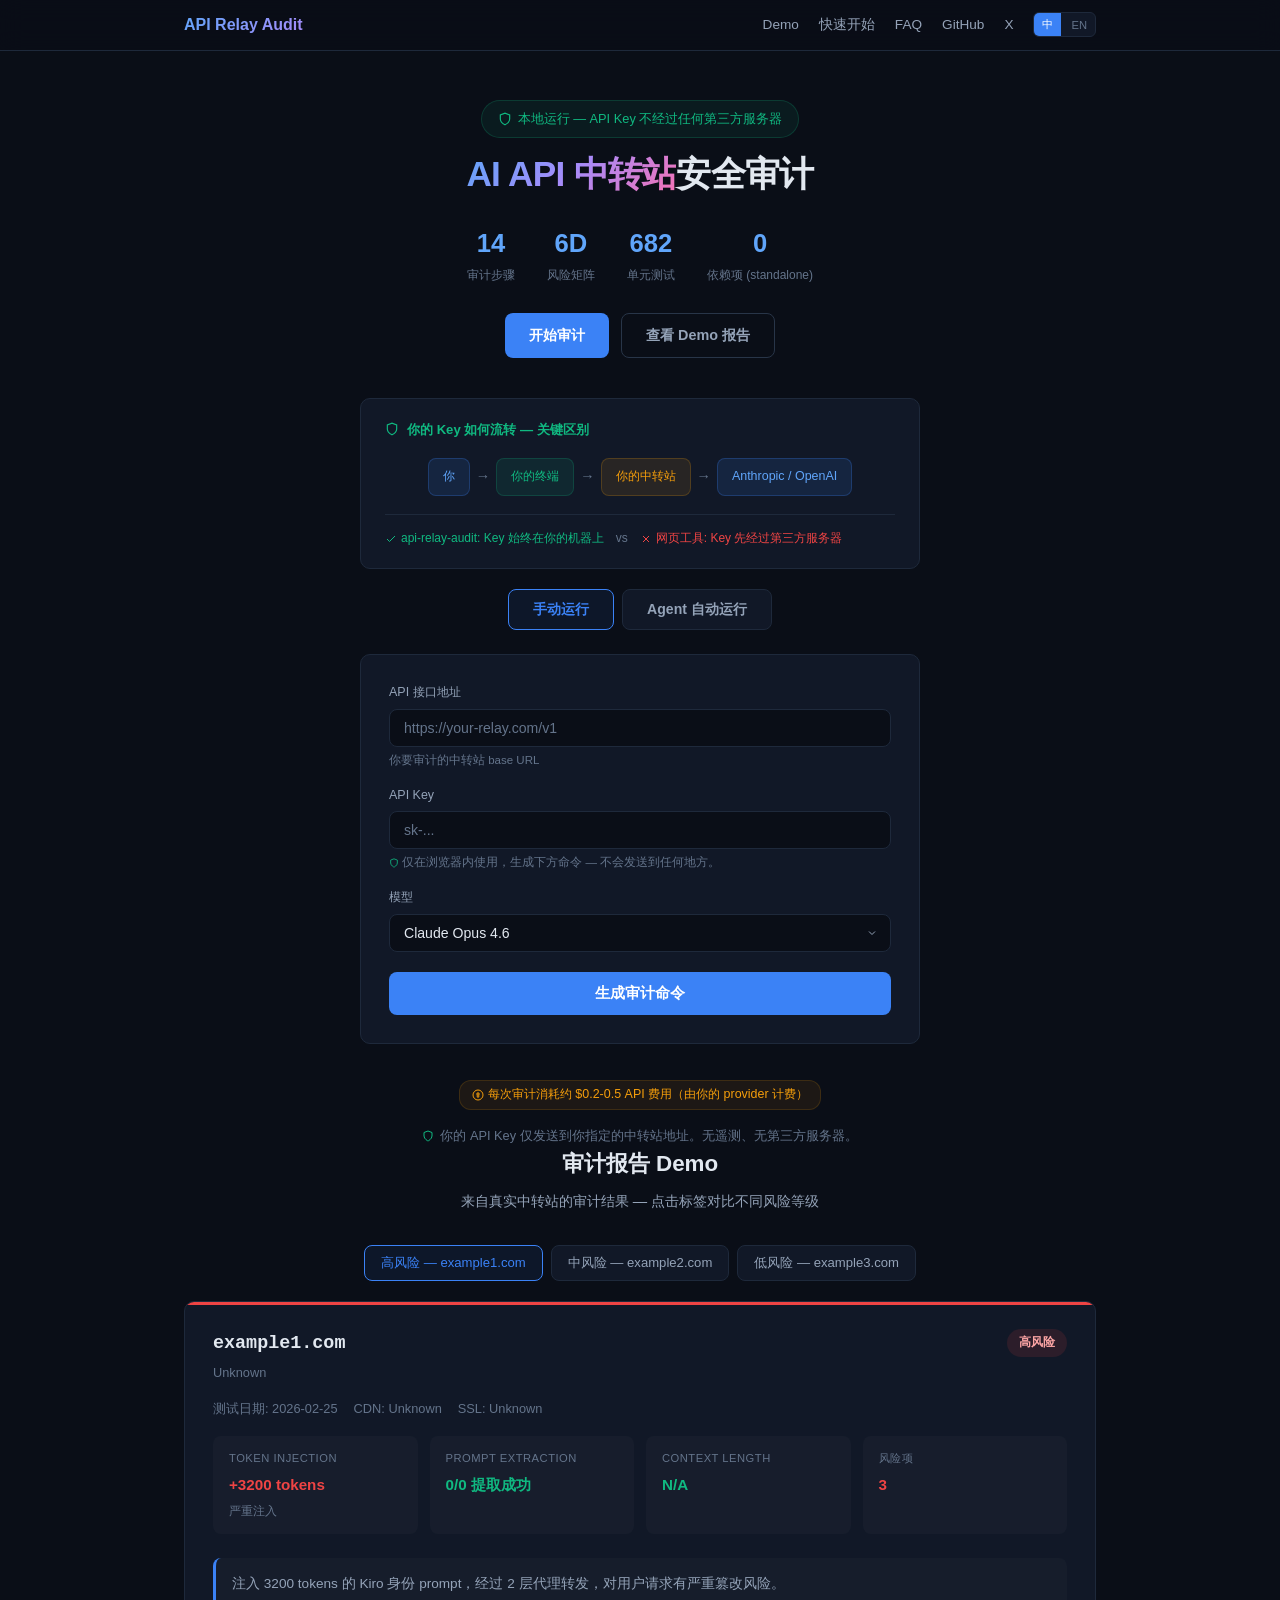
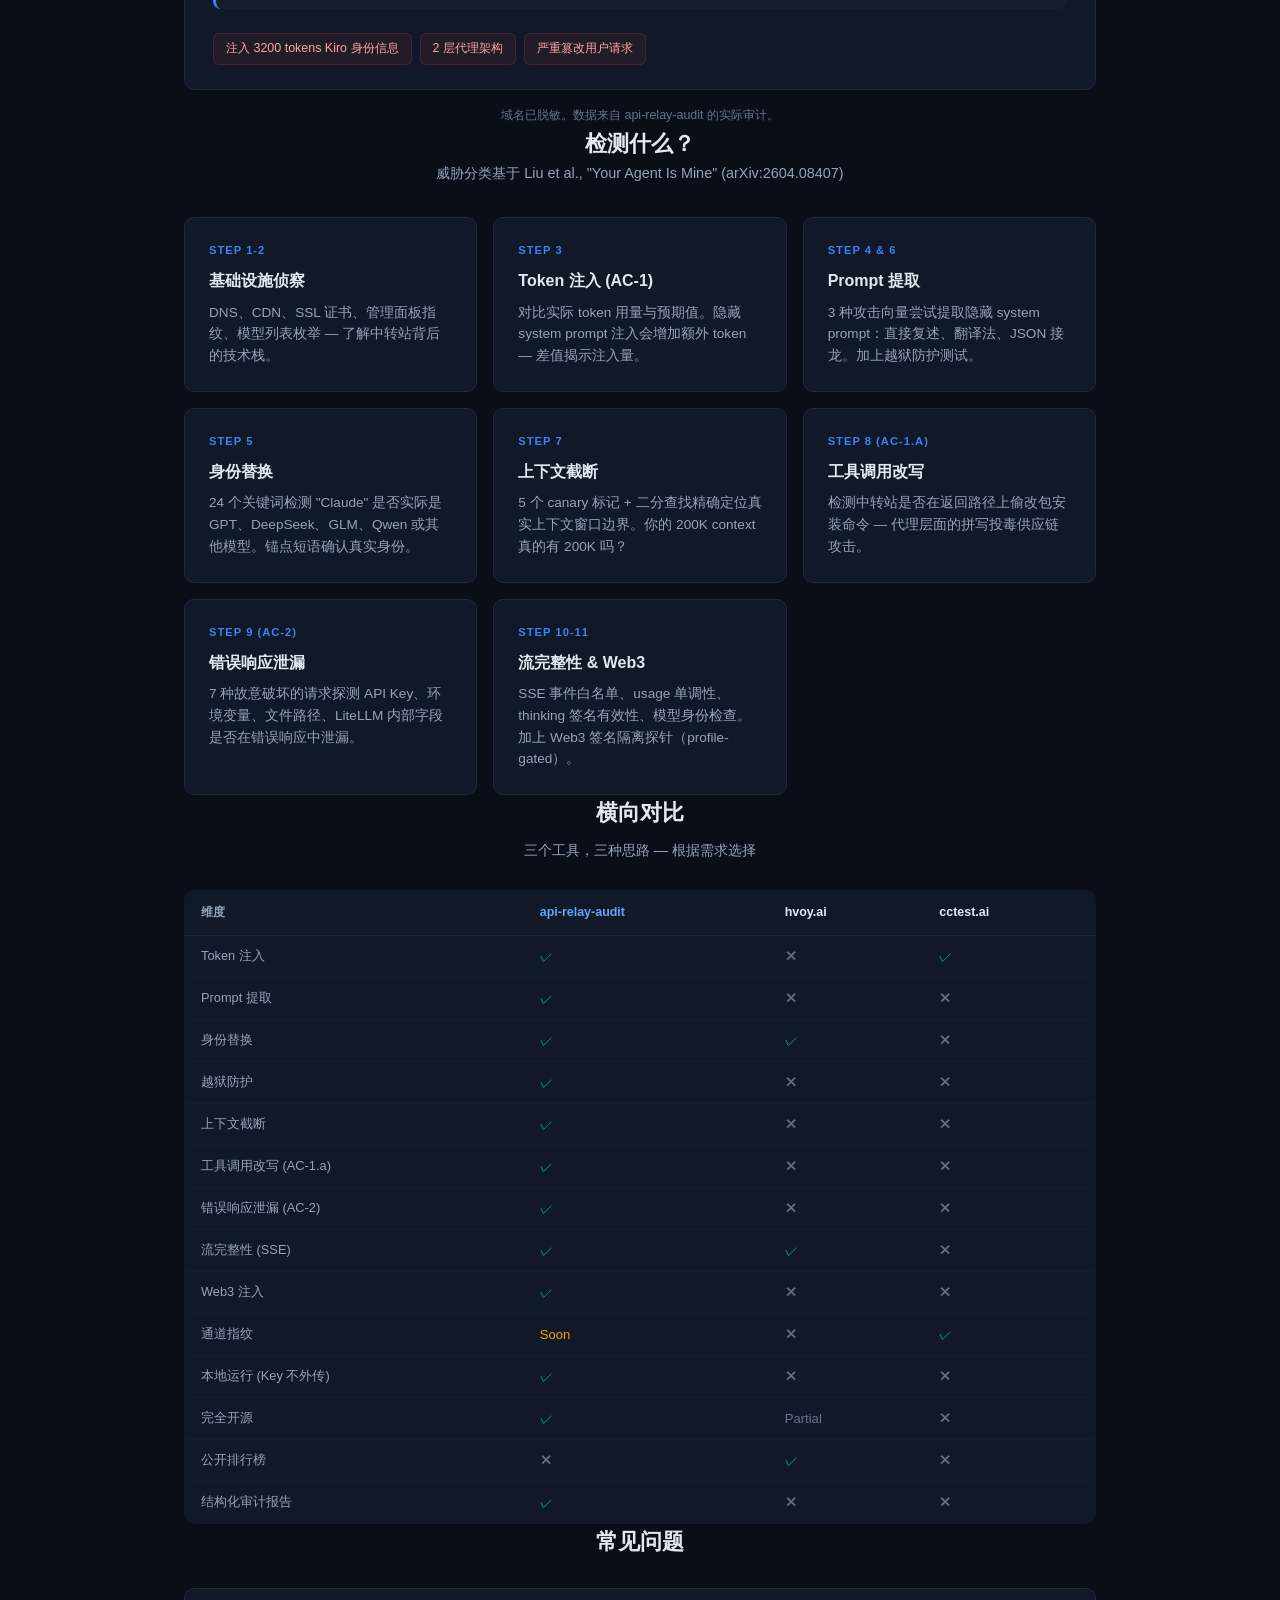
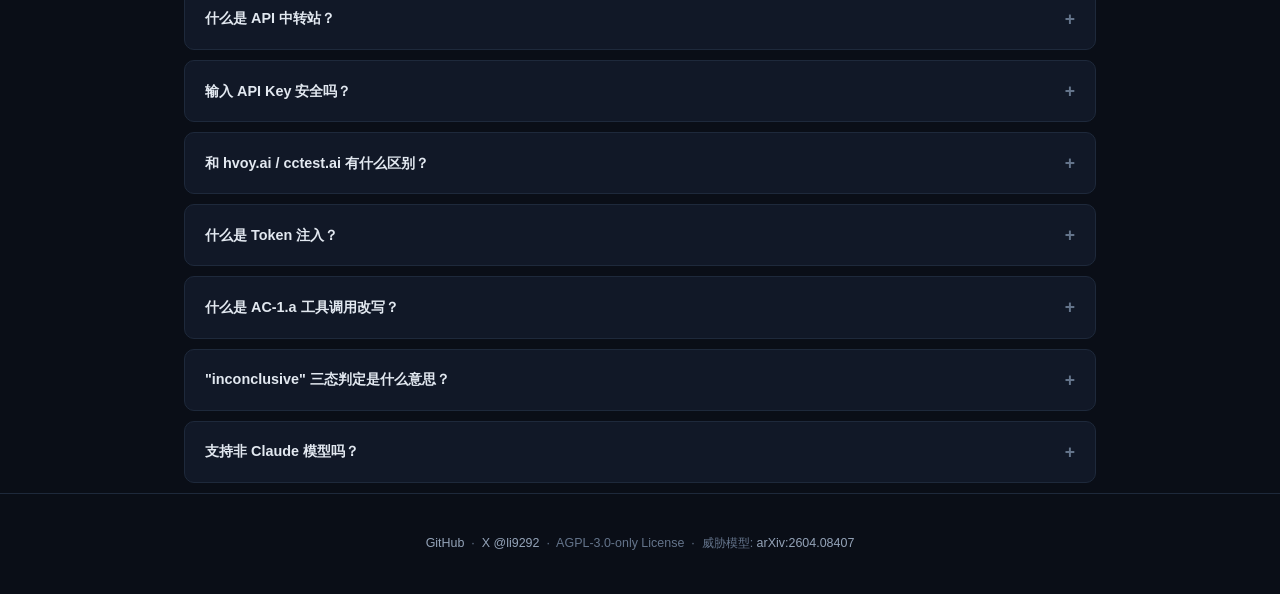
==== web/index.html @ 89159ffd "docs: add social preview assets" ====
<!DOCTYPE html>
<html lang="zh-CN">
<head>
<meta charset="UTF-8">
<meta name="viewport" content="width=device-width, initial-scale=1.0">
<title>API Relay Audit — AI 中转站安全审计</title>
<meta name="description" content="开源 14 步安全审计工具，检测 AI API 中转站的 Token 注入、Prompt 泄露、身份替换、工具调用改写等安全风险。本地运行，Key 不离开你的机器。">
<link rel="canonical" href="https://toby-bridges.github.io/api-relay-audit/">
<meta property="og:type" content="website">
<meta property="og:site_name" content="API Relay Audit">
<meta property="og:title" content="API Relay Audit - AI API Relay Security Audit">
<meta property="og:description" content="Local security audit for AI API relays and LLM proxies: prompt injection, model substitution, tool rewriting, SSE anomalies, and Web3 wallet risks.">
<meta property="og:url" content="https://toby-bridges.github.io/api-relay-audit/">
<meta property="og:image" content="https://toby-bridges.github.io/api-relay-audit/assets/social-preview.png">
<meta property="og:image:width" content="1280">
<meta property="og:image:height" content="640">
<meta property="og:image:alt" content="API Relay Audit - AI API Relay Security Audit. Runs locally, your API key stays local.">
<meta name="twitter:card" content="summary_large_image">
<meta name="twitter:title" content="API Relay Audit - AI API Relay Security Audit">
<meta name="twitter:description" content="Local security audit for AI API relays and LLM proxies: prompt injection, model substitution, tool rewriting, SSE anomalies, and Web3 wallet risks.">
<meta name="twitter:image" content="https://toby-bridges.github.io/api-relay-audit/assets/social-preview.png">
<style>
*{margin:0;padding:0;box-sizing:border-box}
:root{
  --bg:#0a0e17;--bg2:#0d1220;--card:#111827;--card-hover:#1a2332;
  --border:#1e293b;--border2:#283548;
  --text:#e2e8f0;--text2:#94a3b8;--text3:#64748b;
  --accent:#3b82f6;--accent2:#60a5fa;
  --green:#10b981;--yellow:#f59e0b;--red:#ef4444;--gray:#6b7280;
  --radius:10px;
}
html{scroll-behavior:smooth}
body{background:var(--bg);color:var(--text);font-family:-apple-system,BlinkMacSystemFont,'Segoe UI','Noto Sans SC',sans-serif;line-height:1.6;-webkit-font-smoothing:antialiased}

/* ── Nav ── */
nav{position:fixed;top:0;left:0;right:0;z-index:100;background:rgba(10,14,23,.85);backdrop-filter:blur(12px);border-bottom:1px solid var(--border)}
.nav-inner{max-width:960px;margin:0 auto;padding:12px 24px;display:flex;justify-content:space-between;align-items:center}
.nav-logo{font-weight:700;font-size:1rem;color:var(--text);text-decoration:none;display:flex;align-items:center;gap:8px}
.nav-logo span{background:linear-gradient(135deg,var(--accent2),#a78bfa);-webkit-background-clip:text;-webkit-text-fill-color:transparent}
.nav-links{display:flex;gap:20px;align-items:center}
.nav-links a{color:var(--text2);font-size:.85rem;text-decoration:none;transition:color .2s}
.nav-links a:hover{color:var(--text)}
.lang-switch{display:flex;gap:2px;background:var(--card);border:1px solid var(--border);border-radius:6px;overflow:hidden}
.lang-btn{padding:4px 8px;font-size:.7rem;background:none;border:none;color:var(--text3);cursor:pointer;transition:all .2s}
.lang-btn.active{background:var(--accent);color:#fff}
.lang-btn:hover:not(.active){color:var(--text)}

/* ── Sections ── */
.container{max-width:960px;margin:0 auto;padding:0 24px}
section{padding:80px 0 50px}
section:first-of-type{padding-top:100px}

/* ── Hero ── */
.hero{text-align:center}
.hero h1{font-size:2.2rem;font-weight:800;margin-bottom:16px;letter-spacing:-.02em}
.hero h1 .gradient{background:linear-gradient(135deg,var(--accent2),#a78bfa,#f472b6);-webkit-background-clip:text;-webkit-text-fill-color:transparent}
.hero-sub{color:var(--text2);font-size:1.05rem;max-width:600px;margin:0 auto 12px;line-height:1.7}
.hero-stats{display:flex;justify-content:center;gap:32px;margin:20px 0 28px;flex-wrap:wrap}
.stat{text-align:center}
.stat-num{font-size:1.6rem;font-weight:700;color:var(--accent2)}
.stat-label{font-size:.75rem;color:var(--text3);margin-top:2px}
.hero-cta{display:flex;gap:12px;justify-content:center;flex-wrap:wrap;margin-bottom:0}
.btn{padding:10px 24px;border-radius:8px;font-size:.9rem;font-weight:600;text-decoration:none;transition:all .2s;cursor:pointer;border:none;display:inline-flex;align-items:center;gap:8px}
.btn-primary{background:var(--accent);color:#fff}.btn-primary:hover{background:#2563eb}
.btn-secondary{background:transparent;border:1px solid var(--border2);color:var(--text2)}.btn-secondary:hover{border-color:var(--accent);color:var(--text)}
.security-badge{display:inline-flex;align-items:center;gap:6px;background:rgba(16,185,129,.08);border:1px solid rgba(16,185,129,.2);color:var(--green);padding:8px 16px;border-radius:20px;font-size:.8rem;margin-bottom:8px}

/* ── Demo Report ── */
.demo-section h2{font-size:1.4rem;font-weight:700;margin-bottom:8px;text-align:center}
.demo-subtitle{text-align:center;color:var(--text2);font-size:.9rem;margin-bottom:32px}
.demo-tabs{display:flex;gap:8px;margin-bottom:20px;justify-content:center;flex-wrap:wrap}
.demo-tab{padding:8px 16px;border-radius:8px;font-size:.82rem;background:var(--card);border:1px solid var(--border);color:var(--text2);cursor:pointer;transition:all .2s}
.demo-tab.active{border-color:var(--accent);color:var(--accent);background:rgba(59,130,246,.08)}
.demo-tab:hover:not(.active){border-color:var(--border2);color:var(--text)}
.demo-card{background:var(--card);border:1px solid var(--border);border-radius:var(--radius);overflow:hidden;display:none}
.demo-card.active{display:block}
.demo-bar{height:3px}
.demo-bar.red{background:var(--red)}.demo-bar.yellow{background:var(--yellow)}.demo-bar.green{background:var(--green)}
.demo-head{padding:24px 28px 16px;display:flex;justify-content:space-between;align-items:flex-start;flex-wrap:wrap;gap:12px}
.demo-domain{font-size:1.15rem;font-weight:700;font-family:'SF Mono',Monaco,'Cascadia Code',monospace}
.demo-badge{padding:4px 12px;border-radius:20px;font-size:.78rem;font-weight:600}
.demo-badge.red{background:rgba(239,68,68,.12);color:#fca5a5}
.demo-badge.yellow{background:rgba(245,158,11,.12);color:#fcd34d}
.demo-badge.green{background:rgba(16,185,129,.12);color:#6ee7b7}
.demo-meta{padding:0 28px 16px;display:flex;gap:16px;color:var(--text3);font-size:.8rem;flex-wrap:wrap}
.demo-grid{padding:0 28px 24px;display:grid;grid-template-columns:repeat(auto-fit,minmax(200px,1fr));gap:12px}
.demo-metric{background:rgba(255,255,255,.025);border-radius:8px;padding:14px 16px}
.demo-metric-label{font-size:.7rem;color:var(--text3);text-transform:uppercase;letter-spacing:.5px;margin-bottom:6px}
.demo-metric-value{font-size:.95rem;font-weight:600}
.demo-metric-value.ok{color:var(--green)}.demo-metric-value.warn{color:var(--yellow)}.demo-metric-value.danger{color:var(--red)}
.demo-detail{padding:0 28px 24px}
.demo-table{width:100%;border-collapse:collapse;font-size:.82rem}
.demo-table th{text-align:left;padding:8px 12px;color:var(--text3);font-weight:500;border-bottom:1px solid var(--border);font-size:.72rem;text-transform:uppercase;letter-spacing:.5px}
.demo-table td{padding:8px 12px;border-bottom:1px solid rgba(30,41,59,.4)}
.pass{color:var(--green)}.fail{color:var(--red)}.warn-text{color:var(--yellow)}
.demo-flags{padding:0 28px 24px;display:flex;flex-wrap:wrap;gap:8px}
.flag{background:rgba(239,68,68,.08);border:1px solid rgba(239,68,68,.18);color:#fca5a5;padding:5px 12px;border-radius:6px;font-size:.78rem}
.demo-note{text-align:center;color:var(--text3);font-size:.78rem;margin-top:16px}

/* ── How it works ── */
.steps{display:grid;grid-template-columns:repeat(auto-fit,minmax(260px,1fr));gap:16px;margin-top:32px}
.step{background:var(--card);border:1px solid var(--border);border-radius:var(--radius);padding:24px}
.step-num{font-size:.7rem;font-weight:700;color:var(--accent);text-transform:uppercase;letter-spacing:1px;margin-bottom:8px}
.step h3{font-size:1rem;font-weight:600;margin-bottom:8px}
.step p{color:var(--text2);font-size:.85rem;line-height:1.6}

/* ── Install / CTA ── */
.install-section{padding-top:40px}
.install-section h2{font-size:1.4rem;font-weight:700;margin-bottom:8px;text-align:center}
.install-sub{color:var(--text2);font-size:.9rem;margin-bottom:28px;text-align:center}

/* Form */
.audit-form-wrapper{max-width:560px;margin:0 auto 28px}
.audit-form{background:var(--card);border:1px solid var(--border);border-radius:var(--radius);padding:28px;position:relative}
.form-row{margin-bottom:16px}
.form-row:last-of-type{margin-bottom:0}
.form-label{display:block;font-size:.78rem;color:var(--text2);margin-bottom:6px;font-weight:500}
.form-input{width:100%;padding:10px 14px;background:var(--bg);border:1px solid var(--border);border-radius:8px;color:var(--text);font-size:.88rem;font-family:inherit;outline:none;transition:border-color .2s}
.form-input:focus{border-color:var(--accent)}
.form-input::placeholder{color:var(--text3)}
.form-select{width:100%;padding:10px 14px;background:var(--bg);border:1px solid var(--border);border-radius:8px;color:var(--text);font-size:.88rem;font-family:inherit;outline:none;-webkit-appearance:none;appearance:none;background-image:url("data:image/svg+xml,%3Csvg xmlns='http://www.w3.org/2000/svg' width='12' height='12' viewBox='0 0 24 24' fill='none' stroke='%2394a3b8' stroke-width='2'%3E%3Cpath d='M6 9l6 6 6-6'/%3E%3C/svg%3E");background-repeat:no-repeat;background-position:right 12px center;cursor:pointer}
.form-select:focus{border-color:var(--accent)}
.form-hint{font-size:.72rem;color:var(--text3);margin-top:4px}
.generate-btn{width:100%;padding:12px;background:var(--accent);color:#fff;border:none;border-radius:8px;font-size:.92rem;font-weight:600;cursor:pointer;transition:background .2s;margin-top:20px}
.generate-btn:hover{background:#2563eb}

/* Generated command */
.generated-cmd{display:none;max-width:560px;margin:0 auto 20px}
.generated-cmd.visible{display:block}
.cmd-steps{margin-bottom:16px}
.cmd-step{display:flex;gap:12px;align-items:flex-start;margin-bottom:12px}
.cmd-step-num{width:24px;height:24px;background:var(--accent);color:#fff;border-radius:50%;display:flex;align-items:center;justify-content:center;font-size:.72rem;font-weight:700;flex-shrink:0;margin-top:2px}
.cmd-step-text{font-size:.85rem;color:var(--text2);line-height:1.5}
.cmd-block{background:#0d1117;border:1px solid var(--border);border-radius:var(--radius);padding:16px 20px;font-family:'SF Mono',Monaco,'Cascadia Code',monospace;font-size:.82rem;color:var(--accent2);position:relative;overflow-x:auto;line-height:1.7;word-break:break-all}
.cmd-block .comment{color:var(--text3)}
.copy-btn{position:absolute;top:10px;right:10px;background:var(--card);border:1px solid var(--border);color:var(--text3);padding:4px 10px;border-radius:6px;font-size:.72rem;cursor:pointer;transition:all .2s}
.copy-btn:hover{color:var(--text);border-color:var(--border2)}

/* Security flow */
.security-flow{max-width:560px;margin:0 auto 20px;background:var(--card);border:1px solid var(--border);border-radius:var(--radius);padding:20px 24px}
.flow-title{font-size:.82rem;font-weight:600;color:var(--green);margin-bottom:14px;display:flex;align-items:center;gap:8px}
.flow-diagram{display:flex;align-items:center;justify-content:center;gap:0;flex-wrap:wrap;font-size:.78rem;padding:4px 0}
.flow-node{padding:8px 14px;border-radius:8px;text-align:center;white-space:nowrap}
.flow-node.you{background:rgba(59,130,246,.12);border:1px solid rgba(59,130,246,.25);color:var(--accent2)}
.flow-node.local{background:rgba(16,185,129,.1);border:1px solid rgba(16,185,129,.2);color:var(--green)}
.flow-node.relay{background:rgba(245,158,11,.1);border:1px solid rgba(245,158,11,.2);color:var(--yellow)}
.flow-node.danger{background:rgba(239,68,68,.08);border:1px solid rgba(239,68,68,.18);color:#fca5a5}
.flow-arrow{color:var(--text3);font-size:.9rem;padding:0 6px;flex-shrink:0}
.flow-vs{display:flex;align-items:center;gap:12px;margin-top:14px;padding-top:14px;border-top:1px solid var(--border);font-size:.75rem;color:var(--text3)}
.flow-vs-bad{color:var(--red);display:flex;align-items:center;gap:4px}
.flow-vs-good{color:var(--green);display:flex;align-items:center;gap:4px}

.cost-badge{display:inline-flex;align-items:center;gap:4px;background:rgba(245,158,11,.08);border:1px solid rgba(245,158,11,.15);color:var(--yellow);padding:4px 12px;border-radius:12px;font-size:.78rem;margin-top:8px}
.install-note{color:var(--text3);font-size:.8rem;margin-top:16px;display:flex;align-items:center;justify-content:center;gap:6px;text-align:center}

/* ── Comparison table ── */
.compare-section h2{font-size:1.4rem;font-weight:700;margin-bottom:8px;text-align:center}
.compare-sub{text-align:center;color:var(--text2);font-size:.9rem;margin-bottom:28px}
.compare-table{width:100%;border-collapse:collapse;font-size:.82rem;background:var(--card);border:1px solid var(--border);border-radius:var(--radius);overflow:hidden}
.compare-table th{padding:12px 16px;text-align:left;font-weight:600;border-bottom:1px solid var(--border);font-size:.78rem}
.compare-table th:first-child{color:var(--text2)}
.compare-table th.ours{color:var(--accent2)}
.compare-table td{padding:10px 16px;border-bottom:1px solid rgba(30,41,59,.3)}
.compare-table td:first-child{color:var(--text2);font-size:.8rem}
.compare-table tr:last-child td{border-bottom:none}
.compare-table .check{color:var(--green)}.compare-table .cross{color:var(--text3)}.compare-table .soon{color:var(--yellow)}

/* ── FAQ ── */
.faq-section h2{font-size:1.4rem;font-weight:700;margin-bottom:28px;text-align:center}
.faq-item{background:var(--card);border:1px solid var(--border);border-radius:var(--radius);margin-bottom:10px;overflow:hidden}
.faq-q{padding:16px 20px;cursor:pointer;font-weight:600;font-size:.9rem;display:flex;justify-content:space-between;align-items:center;transition:background .2s}
.faq-q:hover{background:var(--card-hover)}
.faq-q::after{content:'+';color:var(--text3);font-size:1.1rem;transition:transform .2s}
.faq-item.open .faq-q::after{content:'-'}
.faq-a{padding:0 20px;max-height:0;overflow:hidden;transition:max-height .3s ease,padding .3s ease;color:var(--text2);font-size:.85rem;line-height:1.7}
.faq-item.open .faq-a{padding:0 20px 16px;max-height:600px}
.faq-a a{color:var(--accent2);text-decoration:none}
.faq-a a:hover{text-decoration:underline}

/* ── Footer ── */
footer{text-align:center;padding:40px 24px;border-top:1px solid var(--border);color:var(--text3);font-size:.78rem}
footer a{color:var(--text2);text-decoration:none}
footer a:hover{color:var(--text)}

/* ── Responsive ── */
@media(max-width:640px){
  .hero h1{font-size:1.6rem}
  .hero-stats{gap:20px}
  .stat-num{font-size:1.3rem}
  .demo-head{padding:16px 16px 12px}
  .demo-meta,.demo-grid,.demo-detail,.demo-flags{padding-left:16px;padding-right:16px}
  .nav-links a.hide-mobile{display:none}
  .compare-table{font-size:.72rem}
  .compare-table th,.compare-table td{padding:8px 10px}
}

/* ── Audit Tabs ── */
.audit-tabs{display:flex;gap:8px;margin-bottom:24px;justify-content:center}
.audit-tab{padding:10px 24px;border-radius:8px;font-size:.88rem;font-weight:600;background:var(--card);border:1px solid var(--border);color:var(--text2);cursor:pointer;transition:all .2s}
.audit-tab.active{border-color:var(--accent);color:var(--accent);background:rgba(59,130,246,.08)}
.audit-tab:hover:not(.active){border-color:var(--border2);color:var(--text)}
.tab-panel{display:none}
.tab-panel.active{display:block}

/* Agent tab */
.agent-pitch{text-align:center;color:var(--text2);font-size:.95rem;margin-bottom:24px;line-height:1.6}
.agent-steps{max-width:560px;margin:0 auto}
.agent-step{background:var(--card);border:1px solid var(--border);border-radius:var(--radius);padding:20px 24px;margin-bottom:14px}
.agent-step-head{display:flex;align-items:center;gap:10px;margin-bottom:10px}
.agent-step-num{width:26px;height:26px;background:var(--accent);color:#fff;border-radius:50%;display:flex;align-items:center;justify-content:center;font-size:.75rem;font-weight:700;flex-shrink:0}
.agent-step-title{font-size:.9rem;font-weight:600}
.agent-step p{color:var(--text2);font-size:.83rem;line-height:1.6;margin-bottom:10px}
.agent-cmd{background:#0d1117;border:1px solid var(--border);border-radius:8px;padding:14px 18px;font-family:'SF Mono',Monaco,'Cascadia Code',monospace;font-size:.8rem;color:var(--accent2);position:relative;overflow-x:auto;line-height:1.6;word-break:break-all}
.agent-trigger{background:rgba(59,130,246,.06);border:1px solid rgba(59,130,246,.15);border-radius:8px;padding:14px 18px;font-size:.88rem;color:var(--text);font-style:italic;text-align:center}
.agent-note{text-align:center;color:var(--text3);font-size:.78rem;margin-top:16px;display:flex;align-items:center;justify-content:center;gap:6px}

/* ── Terminal Demo Animation ── */
.terminal-demo{max-width:560px;margin:24px auto 0;background:#0d1117;border:1px solid var(--border);border-radius:var(--radius);overflow:hidden;display:none}
.terminal-demo.visible{display:block}
.term-bar{background:#161b22;padding:8px 14px;display:flex;align-items:center;gap:6px}
.term-dot{width:10px;height:10px;border-radius:50%}
.term-dot.r{background:#ff5f57}.term-dot.y{background:#febc2e}.term-dot.g{background:#28c840}
.term-bar-title{color:var(--text3);font-size:.7rem;margin-left:8px;font-family:monospace}
.term-body{padding:16px 18px;font-family:'SF Mono',Monaco,'Cascadia Code',monospace;font-size:.78rem;line-height:1.8;color:var(--text2);min-height:160px}
.term-line{opacity:0;transform:translateY(4px);animation:termIn .3s forwards}
.term-line .prompt{color:var(--green)}
.term-line .out{color:var(--text3)}
.term-line .highlight{color:var(--accent2)}
.term-line .warn{color:var(--yellow)}
.term-line .ok{color:var(--green)}
@keyframes termIn{to{opacity:1;transform:translateY(0)}}

/* ── Hidden i18n ── */
[data-i18n]{transition:opacity .15s}
</style>
</head>
<body>

<!-- ── Nav ── -->
<nav>
  <div class="nav-inner">
    <a class="nav-logo" href="#">
      <span>API Relay Audit</span>
    </a>
    <div class="nav-links">
      <a href="#demo" class="hide-mobile" data-i18n="nav_demo">Demo</a>
      <a href="#install" class="hide-mobile" data-i18n="nav_install">Quick Start</a>
      <a href="#faq" class="hide-mobile" data-i18n="nav_faq">FAQ</a>
      <a href="https://github.com/toby-bridges/api-relay-audit" target="_blank" rel="noopener noreferrer">GitHub</a>
      <a href="https://x.com/li9292" target="_blank" rel="noopener noreferrer">X</a>
      <div class="lang-switch">
        <button class="lang-btn active" onclick="setLang('zh')">中</button>
        <button class="lang-btn" onclick="setLang('en')">EN</button>
      </div>
    </div>
  </div>
</nav>

<!-- ── Hero ── -->
<section class="hero container">
  <div class="security-badge">
    <svg width="14" height="14" viewBox="0 0 24 24" fill="none" stroke="currentColor" stroke-width="2"><path d="M12 22s8-4 8-10V5l-8-3-8 3v7c0 6 8 10 8 10z"/></svg>
    <span data-i18n="hero_badge">Local execution — your API Key is never sent to a third-party server</span>
  </div>
  <h1 data-i18n="hero_title"><span class="gradient">AI API Relay</span> Security Audit</h1>
  <div class="hero-stats">
    <div class="stat"><div class="stat-num">14</div><div class="stat-label" data-i18n="stat_steps">Audit Steps</div></div>
    <div class="stat"><div class="stat-num">6D</div><div class="stat-label" data-i18n="stat_matrix">Risk Matrix</div></div>
    <div class="stat"><div class="stat-num">682</div><div class="stat-label" data-i18n="stat_tests">Unit Tests</div></div>
    <div class="stat"><div class="stat-num">0</div><div class="stat-label" data-i18n="stat_deps">Dependencies (standalone)</div></div>
  </div>
  <div class="hero-cta">
    <a class="btn btn-primary" href="#install" data-i18n="cta_install">Start Audit</a>
    <a class="btn btn-secondary" href="#demo" data-i18n="cta_demo">See Demo Report</a>
  </div>
</section>

<!-- ── Audit Form (moved to first position for immediate user value) ── -->
<section class="install-section container" id="install">
  <!-- Security flow diagram -->
  <div class="security-flow">
    <div class="flow-title">
      <svg width="14" height="14" viewBox="0 0 24 24" fill="none" stroke="currentColor" stroke-width="2"><path d="M12 22s8-4 8-10V5l-8-3-8 3v7c0 6 8 10 8 10z"/></svg>
      <span data-i18n="flow_title">How your Key flows — the critical difference</span>
    </div>
    <div class="flow-diagram">
      <div class="flow-node you" data-i18n="flow_you">You</div>
      <div class="flow-arrow">→</div>
      <div class="flow-node local" data-i18n="flow_local">Your Terminal</div>
      <div class="flow-arrow">→</div>
      <div class="flow-node relay" data-i18n="flow_relay">Your Relay</div>
      <div class="flow-arrow">→</div>
      <div class="flow-node you">Anthropic / OpenAI</div>
    </div>
    <div class="flow-vs">
      <span class="flow-vs-good">
        <svg width="12" height="12" viewBox="0 0 24 24" fill="none" stroke="currentColor" stroke-width="2"><path d="M20 6L9 17l-5-5"/></svg>
        <span data-i18n="flow_good">api-relay-audit: Key stays on YOUR machine</span>
      </span>
      <span style="color:var(--text3)">vs</span>
      <span class="flow-vs-bad">
        <svg width="12" height="12" viewBox="0 0 24 24" fill="none" stroke="currentColor" stroke-width="2"><path d="M18 6L6 18M6 6l12 12"/></svg>
        <span data-i18n="flow_bad">Web tools: Key goes to a 3rd-party server first</span>
      </span>
    </div>
  </div>

  <!-- Tab switcher -->
  <div class="audit-tabs">
    <button class="audit-tab active" onclick="switchAuditTab('human')" data-i18n="tab_human">For Human</button>
    <button class="audit-tab" onclick="switchAuditTab('agent')" data-i18n="tab_agent">For Agent</button>
  </div>

  <!-- Tab: Human -->
  <div class="tab-panel active" id="tab-human">

  <!-- Interactive form -->
  <div class="audit-form-wrapper">
    <div class="audit-form">
      <div class="form-row">
        <label class="form-label" data-i18n="form_url_label">API Endpoint URL</label>
        <input class="form-input" type="url" id="f-url" placeholder="https://your-relay.com/v1" spellcheck="false" autocomplete="off">
        <div class="form-hint" data-i18n="form_url_hint">The base URL of the relay you want to audit</div>
      </div>
      <div class="form-row">
        <label class="form-label" data-i18n="form_key_label">API Key</label>
        <input class="form-input" type="password" id="f-key" placeholder="sk-..." spellcheck="false" autocomplete="off">
        <div class="form-hint">
          <svg width="10" height="10" viewBox="0 0 24 24" fill="none" stroke="var(--green)" stroke-width="2" style="vertical-align:middle"><path d="M12 22s8-4 8-10V5l-8-3-8 3v7c0 6 8 10 8 10z"/></svg>
          <span data-i18n="form_key_hint">Stays in your browser. Only used to generate the CLI command below — never sent anywhere.</span>
        </div>
      </div>
      <div class="form-row">
        <label class="form-label" data-i18n="form_model_label">Model</label>
        <select class="form-select" id="f-model">
          <option value="claude-opus-4-6">Claude Opus 4.6</option>
          <option value="claude-sonnet-4-6">Claude Sonnet 4.6</option>
          <option value="claude-haiku-4-5-20251001">Claude Haiku 4.5</option>
        </select>
      </div>
      <button class="generate-btn" onclick="generateCmd()" data-i18n="form_generate">Generate Audit Command</button>
    </div>
  </div>

  <!-- Generated command output -->
  <div class="generated-cmd" id="gen-cmd">
    <div class="cmd-steps">
      <div class="cmd-step">
        <div class="cmd-step-num">1</div>
        <div class="cmd-step-text" data-i18n="cmd_step1">Open your terminal (macOS: Terminal.app / Windows: PowerShell)</div>
      </div>
      <div class="cmd-step">
        <div class="cmd-step-num">2</div>
        <div class="cmd-step-text" data-i18n="cmd_step2">Paste this command and press Enter — takes ~2 minutes:</div>
      </div>
    </div>
    <div class="cmd-block" id="cmd-output">
      <button class="copy-btn" onclick="copyCmdOutput()" data-i18n="copy_btn">Copy</button>
    </div>
    <div class="cmd-steps" style="margin-top:16px">
      <div class="cmd-step">
        <div class="cmd-step-num">3</div>
        <div class="cmd-step-text" data-i18n="cmd_step3">Done! A Markdown audit report will be saved to your current directory.</div>
      </div>
    </div>
  </div>

  <!-- Terminal animation: shows what happens after paste -->
  <div class="terminal-demo" id="term-demo">
    <div class="term-bar">
      <div class="term-dot r"></div><div class="term-dot y"></div><div class="term-dot g"></div>
      <span class="term-bar-title">Terminal</span>
    </div>
    <div class="term-body" id="term-body"></div>
  </div>

  </div><!-- /tab-human -->

  <!-- Tab: Agent -->
  <div class="tab-panel" id="tab-agent">
    <p class="agent-pitch" data-i18n="agent_pitch">Install as a Claude Code Skill — say one sentence, the agent runs the full 14-step audit for you.</p>

    <div class="agent-steps">
      <div class="agent-step">
        <div class="agent-step-head">
          <div class="agent-step-num">1</div>
          <div class="agent-step-title" data-i18n="agent_step1_title">Install the Skill</div>
        </div>
        <p data-i18n="agent_step1_desc">Run this once in your terminal to add the audit skill to Claude Code:</p>
        <div class="agent-cmd" data-cmd="mkdir -p ~/.claude/commands && curl -sL https://raw.githubusercontent.com/toby-bridges/api-relay-audit/master/SKILL.md -o ~/.claude/commands/api-relay-audit.md">
          <button class="copy-btn" onclick="copyAgentCmd(this)" data-i18n="copy_btn">Copy</button>
          mkdir -p ~/.claude/commands && curl -sL https://raw.githubusercontent.com/toby-bridges/api-relay-audit/master/SKILL.md -o ~/.claude/commands/api-relay-audit.md
        </div>
      </div>

      <div class="agent-step">
        <div class="agent-step-head">
          <div class="agent-step-num">2</div>
          <div class="agent-step-title" data-i18n="agent_step2_title">Trigger with one sentence</div>
        </div>
        <p data-i18n="agent_step2_desc">Open Claude Code and say:</p>
        <div class="agent-trigger" data-i18n="agent_trigger">"Audit this relay: https://your-relay.com/v1, my key is sk-xxx"</div>
      </div>

      <div class="agent-step">
        <div class="agent-step-head">
          <div class="agent-step-num">3</div>
          <div class="agent-step-title" data-i18n="agent_step3_title">Agent does everything</div>
        </div>
        <p data-i18n="agent_step3_desc">Claude Code automatically downloads the script, runs all 14 steps, and presents the findings — you just read the result.</p>
      </div>
    </div>

    <p class="agent-note">
      <svg width="10" height="10" viewBox="0 0 24 24" fill="none" stroke="var(--green)" stroke-width="2" style="vertical-align:middle"><path d="M12 22s8-4 8-10V5l-8-3-8 3v7c0 6 8 10 8 10z"/></svg>
      <span data-i18n="agent_security">Same security model — the agent runs locally on your machine, Key never touches a third-party server.</span>
    </p>
  </div><!-- /tab-agent -->

  <div style="text-align:center">
    <div class="cost-badge">
      <svg width="12" height="12" viewBox="0 0 24 24" fill="none" stroke="currentColor" stroke-width="2"><circle cx="12" cy="12" r="10"/><path d="M12 6v12M8 10h8M9 14h6"/></svg>
      <span data-i18n="cost_note">Each audit costs ~$0.2-0.5 in API usage (billed by your provider)</span>
    </div>

    <p class="install-note">
      <svg width="12" height="12" viewBox="0 0 24 24" fill="none" stroke="var(--green)" stroke-width="2"><path d="M12 22s8-4 8-10V5l-8-3-8 3v7c0 6 8 10 8 10z"/></svg>
      <span data-i18n="install_security">Your API Key is only sent to the relay URL you specify. No telemetry, no third-party servers.</span>
    </p>
  </div>
</section>

<!-- ── Demo Report ── -->
<section class="demo-section container" id="demo">
  <h2 data-i18n="demo_title">Audit Report Demo</h2>
  <p class="demo-subtitle" data-i18n="demo_sub">Real audit results from three relay services — click tabs to compare</p>

  <div class="demo-tabs">
    <button class="demo-tab active" onclick="showDemo(0)" data-rating="red"><span data-i18n="demo_tab_high">High Risk</span> — example1.com</button>
    <button class="demo-tab" onclick="showDemo(1)" data-rating="yellow"><span data-i18n="demo_tab_mid">Medium Risk</span> — example2.com</button>
    <button class="demo-tab" onclick="showDemo(2)" data-rating="green"><span data-i18n="demo_tab_low">Low Risk</span> — example3.com</button>
  </div>

  <div id="demo-cards"></div>
  <p class="demo-note" data-i18n="demo_note">Domain names redacted. Data from actual audits run with api-relay-audit.</p>
</section>

<!-- ── How It Works ── -->
<section class="container">
  <h2 style="font-size:1.4rem;font-weight:700;text-align:center" data-i18n="how_title">What Does It Detect?</h2>
  <p style="text-align:center;color:var(--text2);font-size:.9rem;margin-bottom:8px" data-i18n="how_sub">Threat taxonomy based on Liu et al., "Your Agent Is Mine" (arXiv:2604.08407)</p>
  <div class="steps">
    <div class="step">
      <div class="step-num" data-i18n="step_infra_label">Step 1-2</div>
      <h3 data-i18n="step_infra_title">Infrastructure Recon</h3>
      <p data-i18n="step_infra_desc">DNS, CDN, SSL certificate, management panel fingerprint, model list enumeration — understand what's behind the relay.</p>
    </div>
    <div class="step">
      <div class="step-num" data-i18n="step_inject_label">Step 3</div>
      <h3 data-i18n="step_inject_title">Token Injection (AC-1)</h3>
      <p data-i18n="step_inject_desc">Compares actual token usage against expected values. Hidden system prompt injection adds extra tokens — the delta reveals it.</p>
    </div>
    <div class="step">
      <div class="step-num" data-i18n="step_extract_label">Step 4 &amp; 6</div>
      <h3 data-i18n="step_extract_title">Prompt Extraction</h3>
      <p data-i18n="step_extract_desc">3 attack vectors attempt to extract hidden system prompts: verbatim recall, translation trick, JSON continuation. Plus jailbreak resistance tests.</p>
    </div>
    <div class="step">
      <div class="step-num" data-i18n="step_id_label">Step 5</div>
      <h3 data-i18n="step_id_title">Identity Substitution</h3>
      <p data-i18n="step_id_desc">24 keywords detect if "Claude" is actually GPT, DeepSeek, GLM, Qwen, or other models in disguise. Anchor phrases confirm true identity.</p>
    </div>
    <div class="step">
      <div class="step-num" data-i18n="step_ctx_label">Step 7</div>
      <h3 data-i18n="step_ctx_title">Context Truncation</h3>
      <p data-i18n="step_ctx_desc">5 canary markers + binary search pinpoint the real context window boundary. Is your 200K context really 200K?</p>
    </div>
    <div class="step">
      <div class="step-num" data-i18n="step_tool_label">Step 8 (AC-1.a)</div>
      <h3 data-i18n="step_tool_title">Tool-Call Rewriting</h3>
      <p data-i18n="step_tool_desc">Checks if the relay silently modifies package install commands in responses — typosquatting supply-chain attacks at the proxy layer.</p>
    </div>
    <div class="step">
      <div class="step-num" data-i18n="step_err_label">Step 9 (AC-2)</div>
      <h3 data-i18n="step_err_title">Error Response Leakage</h3>
      <p data-i18n="step_err_desc">7 deliberately broken requests probe for API key, env vars, file paths, and LiteLLM internals leaking in error responses.</p>
    </div>
    <div class="step">
      <div class="step-num" data-i18n="step_sse_label">Step 10-11</div>
      <h3 data-i18n="step_sse_title">Stream Integrity &amp; Web3</h3>
      <p data-i18n="step_sse_desc">SSE event whitelist, usage monotonicity, thinking signature validity, model identity check. Plus Web3 signature-isolation probes (profile-gated).</p>
    </div>
  </div>
</section>

<!-- ── Comparison ── -->
<section class="compare-section container" id="compare">
  <h2 data-i18n="cmp_title">How We Compare</h2>
  <p class="compare-sub" data-i18n="cmp_sub">Three tools, three approaches — pick the right one for your needs</p>
  <div style="overflow-x:auto">
  <table class="compare-table">
    <thead>
      <tr>
        <th data-i18n="cmp_col_dim">Dimension</th>
        <th class="ours">api-relay-audit</th>
        <th>hvoy.ai</th>
        <th>cctest.ai</th>
      </tr>
    </thead>
    <tbody>
      <tr><td data-i18n="cmp_inject">Token Injection</td><td class="check">&#10003;</td><td class="cross">&#10005;</td><td class="check">&#10003;</td></tr>
      <tr><td data-i18n="cmp_prompt">Prompt Extraction</td><td class="check">&#10003;</td><td class="cross">&#10005;</td><td class="cross">&#10005;</td></tr>
      <tr><td data-i18n="cmp_identity">Identity Substitution</td><td class="check">&#10003;</td><td class="check">&#10003;</td><td class="cross">&#10005;</td></tr>
      <tr><td data-i18n="cmp_jailbreak">Jailbreak Resistance</td><td class="check">&#10003;</td><td class="cross">&#10005;</td><td class="cross">&#10005;</td></tr>
      <tr><td data-i18n="cmp_context">Context Truncation</td><td class="check">&#10003;</td><td class="cross">&#10005;</td><td class="cross">&#10005;</td></tr>
      <tr><td data-i18n="cmp_tool">Tool-Call Rewriting (AC-1.a)</td><td class="check">&#10003;</td><td class="cross">&#10005;</td><td class="cross">&#10005;</td></tr>
      <tr><td data-i18n="cmp_error">Error Response Leakage (AC-2)</td><td class="check">&#10003;</td><td class="cross">&#10005;</td><td class="cross">&#10005;</td></tr>
      <tr><td data-i18n="cmp_stream">Stream Integrity (SSE)</td><td class="check">&#10003;</td><td class="check">&#10003;</td><td class="cross">&#10005;</td></tr>
      <tr><td data-i18n="cmp_web3">Web3 Injection</td><td class="check">&#10003;</td><td class="cross">&#10005;</td><td class="cross">&#10005;</td></tr>
      <tr><td data-i18n="cmp_channel">Channel Fingerprint</td><td class="soon">Soon</td><td class="cross">&#10005;</td><td class="check">&#10003;</td></tr>
      <tr><td data-i18n="cmp_local">Local Execution (Key stays local)</td><td class="check">&#10003;</td><td class="cross">&#10005;</td><td class="cross">&#10005;</td></tr>
      <tr><td data-i18n="cmp_oss">Fully Open Source</td><td class="check">&#10003;</td><td class="cross">Partial</td><td class="cross">&#10005;</td></tr>
      <tr><td data-i18n="cmp_leaderboard">Public Leaderboard</td><td class="cross">&#10005;</td><td class="check">&#10003;</td><td class="cross">&#10005;</td></tr>
      <tr><td data-i18n="cmp_report">Structured Audit Report</td><td class="check">&#10003;</td><td class="cross">&#10005;</td><td class="cross">&#10005;</td></tr>
    </tbody>
  </table>
  </div>
</section>

<!-- ── FAQ ── -->
<section class="faq-section container" id="faq">
  <h2 data-i18n="faq_title">FAQ</h2>

  <div class="faq-item">
    <div class="faq-q" onclick="toggleFaq(this)" data-i18n="faq_q1">What is an API relay / proxy?</div>
    <div class="faq-a" data-i18n="faq_a1">An API relay (also called "中转站" in Chinese) is a third-party service that sits between you and an AI provider like Anthropic or OpenAI. You send your requests to the relay, and it forwards them to the upstream provider. Relays exist because some users can't access AI APIs directly (geo restrictions, payment issues), or because relays offer cheaper per-token pricing by pooling API keys. The problem: a malicious relay can inject hidden instructions, swap the model, truncate your context, or even steal your credentials from error responses.</div>
  </div>
  <div class="faq-item">
    <div class="faq-q" onclick="toggleFaq(this)" data-i18n="faq_q2">Is it safe to enter my API Key?</div>
    <div class="faq-a" data-i18n="faq_a2">api-relay-audit runs entirely on your machine. Your API Key is only sent to the relay URL you specify — the same relay you're already using. No data is sent to us, no telemetry, no analytics. The standalone version is a single Python file with zero dependencies (just stdlib + curl) — you can read every line of code before running it. This is fundamentally different from web-based tools that ask you to enter your key into a webpage.</div>
  </div>
  <div class="faq-item">
    <div class="faq-q" onclick="toggleFaq(this)" data-i18n="faq_q3">What's the difference between this and hvoy.ai / cctest.ai?</div>
    <div class="faq-a" data-i18n="faq_a3">Three tools, three approaches. <strong>hvoy.ai</strong> excels at information aggregation — its public leaderboard of 40+ relays is the fastest way to check a relay's reputation. <strong>cctest.ai</strong> offers one-click convenience and a unique channel fingerprint (protobuf signature parsing). <strong>api-relay-audit</strong> covers 13 audit dimensions (vs ~5 for hvoy, 5 for cctest), runs locally, and is fully open-source. Only api-relay-audit detects tool-call rewriting (AC-1.a), error response credential leakage (AC-2), context truncation, and Web3 injection. Pick based on your needs: quick lookup → hvoy; one-click check → cctest; full security audit → api-relay-audit. <a href="https://github.com/toby-bridges/api-relay-audit/blob/master/docs/comparison-api-relay-audit-vs-hvoy-vs-cctest.md" target="_blank" rel="noopener noreferrer">Full comparison →</a></div>
  </div>
  <div class="faq-item">
    <div class="faq-q" onclick="toggleFaq(this)" data-i18n="faq_q4">What does "token injection" mean?</div>
    <div class="faq-a" data-i18n="faq_a4">When you send a message to an AI API, the relay may secretly prepend a hidden system prompt. This injects extra tokens into your request — for example, 3200 tokens of instructions telling the model to behave as "Kiro" instead of Claude. You pay for these hidden tokens, and worse, they can override your own instructions. api-relay-audit detects this by comparing actual token counts against expected values: if you sent 100 tokens but the model reports using 3300, there are ~3200 tokens of injection. Similar to the "掺水率" (dilution rate) concept from hvoy.ai, but measured as an absolute token delta for precision.</div>
  </div>
  <div class="faq-item">
    <div class="faq-q" onclick="toggleFaq(this)" data-i18n="faq_q5">What is AC-1.a tool-call rewriting?</div>
    <div class="faq-a" data-i18n="faq_a5">AC-1.a (from the threat taxonomy in arXiv:2604.08407) is a supply-chain attack where the relay modifies package names in the model's response. For example, the model says <code>pip install requests==2.31.0</code>, but the relay changes it to a typosquatted package. If you're using Claude Code or an AI coding agent that automatically installs packages, this is a real attack vector. api-relay-audit sends pinned package-install commands and compares received text character-by-character to detect any modification.</div>
  </div>
  <div class="faq-item">
    <div class="faq-q" onclick="toggleFaq(this)" data-i18n="faq_q6">What does "inconclusive" mean in the tri-state verdict?</div>
    <div class="faq-a" data-i18n="faq_a6">Every audit step returns one of three states: <strong>clean</strong> (no anomaly detected), <strong>anomaly</strong> (issue confirmed), or <strong>inconclusive</strong> (the test couldn't determine a result — e.g., the relay blocked the probe or returned an error). This is important because "couldn't test" and "confirmed safe" are very different things. A relay that blocks all probes gets "inconclusive," not "clean." Numeric scoring systems (0-100) blur this distinction — a blocked test might score 50, which looks like "okay" when it should mean "suspicious."</div>
  </div>
  <div class="faq-item">
    <div class="faq-q" onclick="toggleFaq(this)" data-i18n="faq_q7">Does this work with non-Claude models?</div>
    <div class="faq-a" data-i18n="faq_a7">Most steps (1-9) work with any model through any relay. Step 10 (stream integrity) is Anthropic-specific because it validates Anthropic's SSE event schema, usage fields, and thinking signatures. Step 11 (Web3 injection) is model-agnostic but profile-gated. If your relay uses OpenAI format, the tool auto-detects and adapts the request format. Stream integrity will return "inconclusive" for non-Anthropic formats.</div>
  </div>
</section>

<footer>
  <p>
    <a href="https://github.com/toby-bridges/api-relay-audit" target="_blank" rel="noopener noreferrer">GitHub</a> &nbsp;·&nbsp;
    <a href="https://x.com/li9292" target="_blank" rel="noopener noreferrer">X @li9292</a> &nbsp;·&nbsp;
    AGPL-3.0-only License &nbsp;·&nbsp;
    <span data-i18n="footer_threat">Threat model: </span><a href="https://arxiv.org/abs/2604.08407" target="_blank" rel="noopener noreferrer">arXiv:2604.08407</a>
  </p>
</footer>

<script>
// ── Demo Data ──
const demos = [
  {
    domain:"example1.com", rating:"red", ratingLabel:"HIGH RISK",
    ratingLabel_zh:"高风险", ratingLabel_ja:"高リスク", ratingLabel_ko:"고위험",
    testDate:"2026-02-25",
    infra:{cdn:"Unknown",system:"Unknown",ssl:"Unknown"},
    tokenInjection:{delta:3200,verdict:"Severe injection",verdict_zh:"严重注入",verdict_ja:"深刻な注入",verdict_ko:"심각한 주입"},
    promptExtraction:{leaked:0,total:0},
    toolSub:{detected:false,probes:0},
    errorLeak:{severity:"none"},
    contextLength:{maxTokens:"N/A"},
    redFlags:["Injected 3200 tokens of Kiro identity","2-layer proxy architecture","Severe request tampering"],
    redFlags_zh:["注入 3200 tokens Kiro 身份信息","2 层代理架构","严重篡改用户请求"],
    summary:"Injects 3200 tokens of Kiro identity prompt, routed through 2 proxy layers. Severe request tampering risk.",
    summary_zh:"注入 3200 tokens 的 Kiro 身份 prompt，经过 2 层代理转发，对用户请求有严重篡改风险。"
  },
  {
    domain:"example2.com", rating:"yellow", ratingLabel:"MEDIUM RISK",
    ratingLabel_zh:"低中风险", ratingLabel_ja:"中リスク", ratingLabel_ko:"중간위험",
    testDate:"2026-02-26",
    infra:{cdn:"Alibaba Cloud ESA (HK)",system:"New API v0.10.9",ssl:"Let's Encrypt"},
    tokenInjection:{delta:80,verdict:"Injection (Claude Code CLI identity)",verdict_zh:"有注入（Claude Code CLI 身份）",verdict_ja:"注入あり",verdict_ko:"주입 감지"},
    promptExtraction:{leaked:2,total:6,methods:["Translation","JSON continuation"]},
    toolSub:{detected:false,probes:5},
    errorLeak:{severity:"none"},
    contextLength:{maxTokens:"~200K"},
    redFlags:["Hidden system prompt ~80 tokens","Multi-domain shared cert","Custom system prompt causes 422 conflict"],
    redFlags_zh:["隐藏 system prompt 注入 ~80 tokens","多域名共享证书","自定义 system prompt 导致 422 冲突"],
    summary:"Injects ~80 tokens of Claude Code CLI identity. Translation and JSON continuation methods can extract prompt. Context ~200K tokens intact.",
    summary_zh:"注入约 80 tokens 的 Claude Code CLI 身份指令。翻译法和 JSON 接龙法可提取 prompt。上下文 ~200K tokens 完整。",
    tests:[
      {step:"Token Injection",result:"warn",detail:"+80 tokens"},
      {step:"Prompt Extraction",result:"warn",detail:"2/6 extracted"},
      {step:"Identity",result:"fail",detail:"422 error"},
      {step:"Context Length",result:"pass",detail:"~200K OK"},
      {step:"Tool-Call (AC-1.a)",result:"pass",detail:"5/5 intact"},
      {step:"Error Leakage (AC-2)",result:"pass",detail:"Clean"},
    ]
  },
  {
    domain:"example3.com", rating:"green", ratingLabel:"LOW RISK",
    ratingLabel_zh:"低风险", ratingLabel_ja:"低リスク", ratingLabel_ko:"저위험",
    testDate:"2026-02-26",
    infra:{cdn:"Cloudflare (AMS)",system:"New API (self-hosted)",ssl:"Google Trust Services"},
    tokenInjection:{delta:25,verdict:"Minor (likely system default)",verdict_zh:"轻微注入（疑似系统默认）",verdict_ja:"軽微（システムデフォルトの可能性）",verdict_ko:"경미(시스템 기본값 추정)"},
    promptExtraction:{leaked:1,total:6,methods:["Verbatim recall"]},
    toolSub:{detected:false,probes:5},
    errorLeak:{severity:"none"},
    contextLength:{maxTokens:"~197K"},
    redFlags:["Minor ~25 tokens (likely New API default behavior)"],
    redFlags_zh:["轻微注入 ~25 tokens（疑似 New API 系统默认行为）"],
    summary:"Self-hosted relay, minor ~25 token injection (likely New API default). Cat-test and identity test passed. Context ~197K tokens intact. Overall safe and reliable.",
    summary_zh:"自建中转站，轻微注入约 25 tokens（可能是 New API 默认行为）。猫叫和身份测试通过，上下文 ~197K tokens 完整。整体安全可靠。",
    tests:[
      {step:"Token Injection",result:"pass",detail:"+25 (default)"},
      {step:"Prompt Extraction",result:"pass",detail:"1/6 (minor)"},
      {step:"Identity",result:"pass",detail:"Claude by Anthropic"},
      {step:"Context Length",result:"pass",detail:"~197K OK"},
      {step:"Tool-Call (AC-1.a)",result:"pass",detail:"5/5 intact"},
      {step:"Error Leakage (AC-2)",result:"pass",detail:"Clean"},
    ]
  }
];

function esc(s){return s==null?'—':String(s).replace(/</g,'&lt;').replace(/>/g,'&gt;')}

function renderDemo(i){
  const d=demos[i];
  const lang=currentLang;
  const rl = d['ratingLabel_'+lang]||d.ratingLabel;
  const vd = d.tokenInjection['verdict_'+lang]||d.tokenInjection.verdict;
  const sm = d['summary_'+lang]||d.summary;
  const rf = d['redFlags_'+lang]||d.redFlags;

  const testsHtml = d.tests ? `
    <div class="demo-detail">
      <table class="demo-table">
        <tr><th>${t('demo_th_step')}</th><th>${t('demo_th_result')}</th><th>${t('demo_th_detail')}</th></tr>
        ${d.tests.map(t=>`<tr>
          <td>${esc(t.step)}</td>
          <td class="${t.result==='pass'?'pass':t.result==='warn'?'warn-text':'fail'}">${t.result==='pass'?'&#10003; Clean':t.result==='warn'?'&#9888; Warning':'&#10005; Issue'}</td>
          <td>${esc(t.detail)}</td>
        </tr>`).join('')}
      </table>
    </div>` : '';

  return `
    <div class="demo-card active" id="demo-${i}">
      <div class="demo-bar ${d.rating}"></div>
      <div class="demo-head">
        <div>
          <div class="demo-domain">${esc(d.domain)}</div>
          <div style="color:var(--text3);font-size:.8rem;margin-top:4px">${esc(d.infra.system)}</div>
        </div>
        <span class="demo-badge ${d.rating}">${esc(rl)}</span>
      </div>
      <div class="demo-meta">
        <span>${t('demo_date')}: ${esc(d.testDate)}</span>
        <span>CDN: ${esc(d.infra.cdn)}</span>
        <span>SSL: ${esc(d.infra.ssl)}</span>
      </div>
      <div class="demo-grid">
        <div class="demo-metric">
          <div class="demo-metric-label">Token Injection</div>
          <div class="demo-metric-value ${d.tokenInjection.delta>500?'danger':d.tokenInjection.delta>50?'warn':'ok'}">${d.tokenInjection.delta>0?'+'+d.tokenInjection.delta+' tokens':t('demo_no_inject')}</div>
          <div style="color:var(--text3);font-size:.72rem;margin-top:4px">${esc(vd)}</div>
        </div>
        <div class="demo-metric">
          <div class="demo-metric-label">Prompt Extraction</div>
          <div class="demo-metric-value ${d.promptExtraction.leaked>1?'warn':d.promptExtraction.leaked>0?'warn':'ok'}">${d.promptExtraction.leaked}/${d.promptExtraction.total} ${t('demo_extracted')}</div>
        </div>
        <div class="demo-metric">
          <div class="demo-metric-label">Context Length</div>
          <div class="demo-metric-value ok">${esc(d.contextLength.maxTokens)}</div>
        </div>
        <div class="demo-metric">
          <div class="demo-metric-label">${t('demo_risk_items')}</div>
          <div class="demo-metric-value ${rf.length>2?'danger':rf.length>0?'warn':'ok'}">${rf.length}</div>
        </div>
      </div>
      ${testsHtml}
      <div class="demo-detail">
        <div style="color:var(--text2);font-size:.85rem;line-height:1.7;background:rgba(255,255,255,.02);padding:14px 16px;border-radius:8px;border-left:3px solid var(--accent)">${esc(sm)}</div>
      </div>
      ${rf.length?`<div class="demo-flags">${rf.map(f=>`<span class="flag">${esc(f)}</span>`).join('')}</div>`:''}
    </div>`;
}

let currentDemo=0;
function showDemo(i){
  currentDemo=i;
  document.querySelectorAll('.demo-tab').forEach((t,j)=>t.classList.toggle('active',j===i));
  document.getElementById('demo-cards').innerHTML=renderDemo(i);
}

// ── Audit Tab Switching ──
function switchAuditTab(tab){
  document.querySelectorAll('.audit-tab').forEach((b,i)=>b.classList.toggle('active',i===(tab==='human'?0:1)));
  document.getElementById('tab-human').classList.toggle('active',tab==='human');
  document.getElementById('tab-agent').classList.toggle('active',tab==='agent');
}
function copyAgentCmd(btn){
  const block=btn.parentElement;
  const text=block.getAttribute('data-cmd')||block.innerText.replace(t('copy_btn'),'').replace(t('copied_btn'),'').trim();
  navigator.clipboard.writeText(text).then(()=>{
    btn.textContent=t('copied_btn');
    setTimeout(()=>btn.textContent=t('copy_btn'),1500);
  });
}

// ── Terminal Animation ──
function playTerminalDemo(userUrl){
  const el=document.getElementById('term-demo');
  const body=document.getElementById('term-body');
  el.classList.add('visible');
  body.innerHTML='';
  const domain=userUrl.replace(/^https?:\/\//,'').replace(/\/.*$/,'');
  const lines=[
    {text:'$ curl -sO https://raw.githubusercontent.com/.../audit.py',cls:'prompt',delay:0},
    {text:t('term_downloading'),cls:'out',delay:600},
    {text:'$ python3 audit.py --key \'sk-...\' --url \''+esc(domain)+'/v1\'',cls:'prompt',delay:1200},
    {text:'',cls:'out',delay:1600},
    {text:t('term_step1'),cls:'highlight',delay:2000},
    {text:t('term_step1_out'),cls:'out',delay:2600},
    {text:t('term_step3'),cls:'highlight',delay:3200},
    {text:t('term_step3_out'),cls:'warn',delay:3800},
    {text:t('term_step5'),cls:'highlight',delay:4400},
    {text:t('term_step5_out'),cls:'ok',delay:5000},
    {text:t('term_step8'),cls:'highlight',delay:5600},
    {text:t('term_step8_out'),cls:'ok',delay:6200},
    {text:'...',cls:'out',delay:6600},
    {text:'',cls:'out',delay:7000},
    {text:t('term_done').replace('{domain}',domain),cls:'ok',delay:7400},
    {text:t('term_open_hint'),cls:'out',delay:8000},
  ];
  lines.forEach(l=>{
    setTimeout(()=>{
      const div=document.createElement('div');
      div.className='term-line';
      div.style.animationDelay='0s';
      if(l.cls==='prompt') div.innerHTML='<span class="prompt">'+l.text+'</span>';
      else if(l.cls==='highlight') div.innerHTML='<span class="highlight">'+l.text+'</span>';
      else if(l.cls==='warn') div.innerHTML='<span class="warn">'+l.text+'</span>';
      else if(l.cls==='ok') div.innerHTML='<span class="ok">'+l.text+'</span>';
      else div.innerHTML='<span class="out">'+l.text+'</span>';
      body.appendChild(div);
      body.scrollTop=body.scrollHeight;
    },l.delay);
  });
}

// ── FAQ Toggle ──
function toggleFaq(el){
  el.parentElement.classList.toggle('open');
}

// ── Form & Command Generator ──
// Shell-safe escaping: wrap in single quotes, escape inner single quotes
function shellEscape(s){
  return "'"+s.replace(/'/g,"'\\''")+"'";
}
function isWindows(){
  return /Win/i.test(navigator.platform||navigator.userAgent);
}
function generateCmd(){
  const url=document.getElementById('f-url').value.trim();
  const key=document.getElementById('f-key').value.trim();
  const model=document.getElementById('f-model').value;
  if(!url){document.getElementById('f-url').focus();return}
  if(!key){document.getElementById('f-key').focus();return}
  const win=isWindows();
  let cmd;
  if(win){
    // PowerShell: Invoke-WebRequest, semicolon, single-quote escaping via doubling
    const psKey=key.replace(/'/g,"''");
    const psUrl=url.replace(/'/g,"''");
    cmd=`Invoke-WebRequest -Uri 'https://raw.githubusercontent.com/toby-bridges/api-relay-audit/master/audit.py' -OutFile audit.py; python audit.py --key '${psKey}' --url '${psUrl}' --model ${model}`;
  } else {
    cmd=`curl -sO https://raw.githubusercontent.com/toby-bridges/api-relay-audit/master/audit.py && python3 audit.py --key ${shellEscape(key)} --url ${shellEscape(url)} --model ${model}`;
  }
  const el=document.getElementById('cmd-output');
  el.setAttribute('data-cmd',cmd);
  const copyBtn=el.querySelector('.copy-btn');
  el.innerHTML='';
  el.appendChild(copyBtn);
  const commentSpan=document.createElement('span');
  commentSpan.className='comment';
  commentSpan.textContent=(win?'# PowerShell\n':'# ')+ t('cmd_comment');
  el.appendChild(commentSpan);
  el.appendChild(document.createElement('br'));
  el.appendChild(document.createTextNode(cmd));
  // Show env-var hint for shell history awareness
  const hintDiv=document.createElement('div');
  hintDiv.style.cssText='margin-top:10px;font-size:.72rem;color:var(--text3);font-family:inherit';
  hintDiv.textContent=t('cmd_history_hint');
  el.appendChild(hintDiv);
  document.getElementById('gen-cmd').classList.add('visible');
  document.getElementById('gen-cmd').scrollIntoView({behavior:'smooth',block:'center'});
  // Trigger terminal animation
  playTerminalDemo(url);
}

function copyCmdOutput(){
  const el=document.getElementById('cmd-output');
  const text=el.getAttribute('data-cmd')||'';
  navigator.clipboard.writeText(text).then(()=>{
    const btn=el.querySelector('.copy-btn');
    btn.textContent=t('copied_btn');
    setTimeout(()=>btn.textContent=t('copy_btn'),1500);
  });
}

// ── i18n ──
let currentLang='zh';
const i18n={
  zh:{
    nav_demo:"Demo",nav_install:"快速开始",nav_faq:"FAQ",
    hero_badge:"本地运行 — API Key 不经过任何第三方服务器",
    hero_title:'<span class="gradient">AI API 中转站</span>安全审计',
    hero_sub:"开源 14 步审计工具。检测 Token 注入、Prompt 泄露、身份替换、工具调用改写、错误响应凭证回显、SSE 流完整性篡改。",
    stat_steps:"审计步骤",stat_matrix:"风险矩阵",stat_tests:"单元测试",stat_deps:"依赖项 (standalone)",
    cta_demo:"查看 Demo 报告",cta_install:"开始审计",
    demo_title:"审计报告 Demo",
    demo_sub:"来自真实中转站的审计结果 — 点击标签对比不同风险等级",
    demo_tab_high:"高风险",demo_tab_mid:"中风险",demo_tab_low:"低风险",
    demo_note:"域名已脱敏。数据来自 api-relay-audit 的实际审计。",
    demo_date:"测试日期",demo_no_inject:"无注入",demo_extracted:"提取成功",demo_risk_items:"风险项",
    demo_th_step:"检测项",demo_th_result:"结果",demo_th_detail:"详情",
    how_title:"检测什么？",
    how_sub:'威胁分类基于 Liu et al., "Your Agent Is Mine" (arXiv:2604.08407)',
    step_infra_label:"Step 1-2",step_infra_title:"基础设施侦察",step_infra_desc:"DNS、CDN、SSL 证书、管理面板指纹、模型列表枚举 — 了解中转站背后的技术栈。",
    step_inject_label:"Step 3",step_inject_title:"Token 注入 (AC-1)",step_inject_desc:"对比实际 token 用量与预期值。隐藏 system prompt 注入会增加额外 token — 差值揭示注入量。",
    step_extract_label:"Step 4 & 6",step_extract_title:"Prompt 提取",step_extract_desc:"3 种攻击向量尝试提取隐藏 system prompt：直接复述、翻译法、JSON 接龙。加上越狱防护测试。",
    step_id_label:"Step 5",step_id_title:"身份替换",step_id_desc:'24 个关键词检测 "Claude" 是否实际是 GPT、DeepSeek、GLM、Qwen 或其他模型。锚点短语确认真实身份。',
    step_ctx_label:"Step 7",step_ctx_title:"上下文截断",step_ctx_desc:"5 个 canary 标记 + 二分查找精确定位真实上下文窗口边界。你的 200K context 真的有 200K 吗？",
    step_tool_label:"Step 8 (AC-1.a)",step_tool_title:"工具调用改写",step_tool_desc:"检测中转站是否在返回路径上偷改包安装命令 — 代理层面的拼写投毒供应链攻击。",
    step_err_label:"Step 9 (AC-2)",step_err_title:"错误响应泄漏",step_err_desc:"7 种故意破坏的请求探测 API Key、环境变量、文件路径、LiteLLM 内部字段是否在错误响应中泄漏。",
    step_sse_label:"Step 10-11",step_sse_title:"流完整性 & Web3",step_sse_desc:"SSE 事件白名单、usage 单调性、thinking 签名有效性、模型身份检查。加上 Web3 签名隔离探针（profile-gated）。",
    cmp_title:"横向对比",cmp_sub:"三个工具，三种思路 — 根据需求选择",
    cmp_col_dim:"维度",
    cmp_inject:"Token 注入",cmp_prompt:"Prompt 提取",cmp_identity:"身份替换",cmp_jailbreak:"越狱防护",
    cmp_context:"上下文截断",cmp_tool:"工具调用改写 (AC-1.a)",cmp_error:"错误响应泄漏 (AC-2)",
    cmp_stream:"流完整性 (SSE)",cmp_web3:"Web3 注入",cmp_channel:"通道指纹",
    cmp_local:"本地运行 (Key 不外传)",cmp_oss:"完全开源",cmp_leaderboard:"公开排行榜",cmp_report:"结构化审计报告",
    install_title:"开始审计",install_sub:"填写你的中转站信息 — 我们生成命令，你在本地运行。",
    flow_title:"你的 Key 如何流转 — 关键区别",
    flow_you:"你",flow_local:"你的终端",flow_relay:"你的中转站",
    flow_good:"api-relay-audit: Key 始终在你的机器上",
    flow_bad:"网页工具: Key 先经过第三方服务器",
    form_url_label:"API 接口地址",form_url_hint:"你要审计的中转站 base URL",
    form_key_label:"API Key",form_key_hint:"仅在浏览器内使用，生成下方命令 — 不会发送到任何地方。",
    form_model_label:"模型",form_generate:"生成审计命令",
    cmd_step1:"打开终端（macOS: Terminal.app / Windows: PowerShell）",
    cmd_step2:"粘贴以下命令并回车 — 约 2 分钟完成：",
    cmd_step3:"完成！Markdown 审计报告会保存在当前目录。",
    cmd_comment:"下载审计脚本并运行 14 步审计",
    cmd_history_hint:"Tip: 命令中的 Key 会留在 shell history 中。如需更安全，可改用环境变量: export KEY=sk-... 然后 --key $KEY",
    tab_human:"手动运行",tab_agent:"Agent 自动运行",
    agent_pitch:"安装为 Claude Code Skill — 说一句话，agent 替你跑完 14 步审计。",
    agent_step1_title:"安装 Skill",agent_step1_desc:"在终端运行一次，将审计技能添加到 Claude Code：",
    agent_step2_title:"一句话触发",agent_step2_desc:"打开 Claude Code，说：",
    agent_trigger:'\u201c帮我审计这个中转站：https://your-relay.com/v1，key 是 sk-xxx\u201d',
    agent_step3_title:"Agent 全自动执行",agent_step3_desc:"Claude Code 自动下载脚本、运行 14 步检测、呈现结果 — 你只需要看报告。",
    agent_security:"同样的安全模型 — agent 在你的本地机器上运行，Key 不经过任何第三方服务器。",
    term_downloading:"audit.py 已下载 (2,847 行, 零依赖)",
    term_step1:"[Step 1/14] 基础设施侦察...",
    term_step1_out:"  CDN: Cloudflare | 系统: New API | SSL: Let's Encrypt",
    term_step3:"[Step 3/14] Token 注入检测...",
    term_step3_out:"  ⚠ 检测到注入: +80 tokens (疑似 Claude Code CLI 身份)",
    term_step5:"[Step 5/14] 身份替换检测...",
    term_step5_out:"  ✓ 身份确认: Claude by Anthropic",
    term_step8:"[Step 8/14] 工具调用改写检测 (AC-1.a)...",
    term_step8_out:"  ✓ 5/5 包管理器探测完整，无改写",
    term_done:"✓ 审计完成! 报告已保存: audit-{domain}.md",
    term_open_hint:"用任意文本编辑器打开 .md 文件查看完整报告",
    copy_btn:"复制",copied_btn:"已复制!",
    cost_note:"每次审计消耗约 $0.2-0.5 API 费用（由你的 provider 计费）",
    install_security:"你的 API Key 仅发送到你指定的中转站地址。无遥测、无第三方服务器。",
    faq_title:"常见问题",
    faq_q1:"什么是 API 中转站？",
    faq_a1:'API 中转站是介于你和 AI 提供商（如 Anthropic、OpenAI）之间的第三方服务。你的请求发送到中转站，由它转发给上游。中转站存在的原因：部分用户无法直接访问 AI API（地理限制、支付问题），或者中转站通过共享 API Key 提供更便宜的价格。问题是：恶意中转站可以注入隐藏指令、替换模型、截断上下文、甚至从错误响应中窃取你的凭证。',
    faq_q2:"输入 API Key 安全吗？",
    faq_a2:'api-relay-audit 完全在你的机器上运行。你的 API Key 仅发送到你指定的中转站地址 — 也就是你本来就在使用的那个中转站。没有数据发送给我们，没有遥测，没有分析。Standalone 版本是一个单 Python 文件，零依赖（只用 stdlib + curl）— 你可以在运行前阅读每一行代码。这与要求你在网页上输入 Key 的工具有本质区别。',
    faq_q3:"和 hvoy.ai / cctest.ai 有什么区别？",
    faq_a3:'三个工具，三种思路。<strong>hvoy.ai</strong> 擅长信息聚合 — 40+ 中转站的公开排行榜是最快的查看方式。<strong>cctest.ai</strong> 提供一键便利和独特的通道指纹（protobuf 签名解析）。<strong>api-relay-audit</strong> 覆盖 14 个审计步骤（vs hvoy ~5 个，cctest 5 个），本地运行，完全开源。只有 api-relay-audit 能检测工具调用改写 (AC-1.a)、错误响应凭证泄漏 (AC-2)、上下文截断和 Web3 注入。按需选择：快速查看 → hvoy；一键检查 → cctest；完整安全审计 → api-relay-audit。<a href="https://github.com/toby-bridges/api-relay-audit/blob/master/docs/comparison-api-relay-audit-vs-hvoy-vs-cctest.md" target="_blank" rel="noopener noreferrer">完整评测 →</a>',
    faq_q4:"什么是 Token 注入？",
    faq_a4:'当你向 AI API 发送消息时，中转站可能暗中在前面插入一段隐藏 system prompt。这注入了额外的 token — 例如 3200 tokens 的指令让模型表现为 "Kiro" 而非 Claude。你为这些隐藏 token 付费，更严重的是它们可以覆盖你的指令。api-relay-audit 通过对比实际 token 数与预期值来检测：如果你发送了 100 tokens 但模型报告使用了 3300，说明有 ~3200 tokens 的注入。类似于 hvoy.ai 的 "掺水率" 概念，但以绝对 token 差值衡量，更精确。',
    faq_q5:"什么是 AC-1.a 工具调用改写？",
    faq_a5:'AC-1.a（来自 arXiv:2604.08407 的威胁分类）是一种供应链攻击：中转站修改模型回复中的包名。例如模型说 <code>pip install requests==2.31.0</code>，但中转站把它改成一个拼写投毒的包名。如果你使用 Claude Code 或 AI 编码 agent 自动安装包，这是一个真实的攻击向量。api-relay-audit 发送固定版本的包安装命令，逐字符比对返回内容来检测任何修改。',
    faq_q6:'"inconclusive" 三态判定是什么意思？',
    faq_a6:'每个审计步骤返回三种状态之一：<strong>clean</strong>（未检测到异常）、<strong>anomaly</strong>（确认问题）、<strong>inconclusive</strong>（无法确定 — 例如中转站拦截了探针或返回错误）。这很重要，因为 "无法测试" 和 "确认安全" 是截然不同的。拦截所有探针的中转站得到 "inconclusive" 而非 "clean"。数字评分系统（0-100）模糊了这个区别 — 一个被拦截的测试可能得 50 分，看起来像 "还行"，但实际应该是 "可疑"。',
    faq_q7:"支持非 Claude 模型吗？",
    faq_a7:'大多数步骤 (1-9) 适用于任何模型和中转站。Step 10（流完整性）是 Anthropic 专属的，因为它验证 Anthropic 的 SSE 事件 schema、usage 字段和 thinking 签名。Step 11（Web3 注入）不限模型但需要 profile 开关。如果你的中转站使用 OpenAI 格式，工具会自动检测并适配请求格式。非 Anthropic 格式的流完整性检测会返回 "inconclusive"。',
    footer_threat:"威胁模型: "
  },
  en:{
    nav_demo:"Demo",nav_install:"Quick Start",nav_faq:"FAQ",
    hero_badge:"Local execution — your API Key is never sent to a third-party server",
    hero_title:'<span class="gradient">AI API Relay</span> Security Audit',
    hero_sub:"Open-source 14-step audit tool. Detects token injection, prompt leakage, identity substitution, tool-call rewriting, credential leakage in error responses, and SSE stream tampering.",
    stat_steps:"Audit Steps",stat_matrix:"Risk Matrix",stat_tests:"Unit Tests",stat_deps:"Dependencies (standalone)",
    cta_demo:"See Demo Report",cta_install:"Start Audit",
    demo_title:"Audit Report Demo",demo_sub:"Real audit results from three relay services — click tabs to compare",
    demo_tab_high:"High Risk",demo_tab_mid:"Medium Risk",demo_tab_low:"Low Risk",
    demo_note:"Domain names redacted. Data from actual audits run with api-relay-audit.",
    demo_date:"Test date",demo_no_inject:"No injection",demo_extracted:"extracted",demo_risk_items:"Risk Items",
    demo_th_step:"Test",demo_th_result:"Result",demo_th_detail:"Detail",
    how_title:"What Does It Detect?",
    how_sub:'Threat taxonomy based on Liu et al., "Your Agent Is Mine" (arXiv:2604.08407)',
    step_infra_label:"Step 1-2",step_infra_title:"Infrastructure Recon",step_infra_desc:"DNS, CDN, SSL certificate, management panel fingerprint, model list enumeration — understand what's behind the relay.",
    step_inject_label:"Step 3",step_inject_title:"Token Injection (AC-1)",step_inject_desc:"Compares actual token usage against expected values. Hidden system prompt injection adds extra tokens — the delta reveals it.",
    step_extract_label:"Step 4 & 6",step_extract_title:"Prompt Extraction",step_extract_desc:"3 attack vectors attempt to extract hidden system prompts: verbatim recall, translation trick, JSON continuation. Plus jailbreak resistance tests.",
    step_id_label:"Step 5",step_id_title:"Identity Substitution",step_id_desc:'24 keywords detect if "Claude" is actually GPT, DeepSeek, GLM, Qwen, or other models in disguise. Anchor phrases confirm true identity.',
    step_ctx_label:"Step 7",step_ctx_title:"Context Truncation",step_ctx_desc:"5 canary markers + binary search pinpoint the real context window boundary. Is your 200K context really 200K?",
    step_tool_label:"Step 8 (AC-1.a)",step_tool_title:"Tool-Call Rewriting",step_tool_desc:"Checks if the relay silently modifies package install commands in responses — typosquatting supply-chain attacks at the proxy layer.",
    step_err_label:"Step 9 (AC-2)",step_err_title:"Error Response Leakage",step_err_desc:"7 deliberately broken requests probe for API key, env vars, file paths, and LiteLLM internals leaking in error responses.",
    step_sse_label:"Step 10-11",step_sse_title:"Stream Integrity & Web3",step_sse_desc:"SSE event whitelist, usage monotonicity, thinking signature validity, model identity check. Plus Web3 signature-isolation probes (profile-gated).",
    cmp_title:"How We Compare",cmp_sub:"Three tools, three approaches — pick the right one for your needs",
    cmp_col_dim:"Dimension",
    cmp_inject:"Token Injection",cmp_prompt:"Prompt Extraction",cmp_identity:"Identity Substitution",cmp_jailbreak:"Jailbreak Resistance",
    cmp_context:"Context Truncation",cmp_tool:"Tool-Call Rewriting (AC-1.a)",cmp_error:"Error Response Leakage (AC-2)",
    cmp_stream:"Stream Integrity (SSE)",cmp_web3:"Web3 Injection",cmp_channel:"Channel Fingerprint",
    cmp_local:"Local Execution (Key stays local)",cmp_oss:"Fully Open Source",cmp_leaderboard:"Public Leaderboard",cmp_report:"Structured Audit Report",
    install_title:"Start Your Audit",install_sub:"Fill in your relay info — we generate the command, you run it locally.",
    flow_title:"How your Key flows — the critical difference",
    flow_you:"You",flow_local:"Your Terminal",flow_relay:"Your Relay",
    flow_good:"api-relay-audit: Key stays on YOUR machine",
    flow_bad:"Web tools: Key goes to a 3rd-party server first",
    form_url_label:"API Endpoint URL",form_url_hint:"The base URL of the relay you want to audit",
    form_key_label:"API Key",form_key_hint:"Stays in your browser. Only used to generate the CLI command below — never sent anywhere.",
    form_model_label:"Model",form_generate:"Generate Audit Command",
    cmd_step1:"Open your terminal (macOS: Terminal.app / Windows: PowerShell)",
    cmd_step2:"Paste this command and press Enter — takes ~2 minutes:",
    cmd_step3:"Done! A Markdown audit report will be saved to your current directory.",
    cmd_comment:"Download audit script and run full 14-step audit",
    cmd_history_hint:"Tip: The Key in this command will persist in shell history. For better hygiene: export KEY=sk-... then use --key $KEY",
    tab_human:"Run Manually",tab_agent:"Agent Auto-Run",
    agent_pitch:"Install as a Claude Code Skill — say one sentence, the agent runs the full 14-step audit for you.",
    agent_step1_title:"Install the Skill",agent_step1_desc:"Run this once in your terminal to add the audit skill to Claude Code:",
    agent_step2_title:"Trigger with one sentence",agent_step2_desc:"Open Claude Code and say:",
    agent_trigger:'"Audit this relay: https://your-relay.com/v1, my key is sk-xxx"',
    agent_step3_title:"Agent does everything",agent_step3_desc:"Claude Code automatically downloads the script, runs all 14 steps, and presents the findings — you just read the result.",
    agent_security:"Same security model — the agent runs locally on your machine, Key never touches a third-party server.",
    term_downloading:"audit.py downloaded (2,847 lines, zero dependencies)",
    term_step1:"[Step 1/14] Infrastructure recon...",
    term_step1_out:"  CDN: Cloudflare | System: New API | SSL: Let's Encrypt",
    term_step3:"[Step 3/14] Token injection detection...",
    term_step3_out:"  ⚠ Injection detected: +80 tokens (Claude Code CLI identity)",
    term_step5:"[Step 5/14] Identity substitution check...",
    term_step5_out:"  ✓ Identity confirmed: Claude by Anthropic",
    term_step8:"[Step 8/14] Tool-call rewriting (AC-1.a)...",
    term_step8_out:"  ✓ 5/5 package manager probes intact, no rewriting",
    term_done:"✓ Audit complete! Report saved: audit-{domain}.md",
    term_open_hint:"Open the .md file with any text editor to view the full report",
    copy_btn:"Copy",copied_btn:"Copied!",
    cost_note:"Each audit costs ~$0.2-0.5 in API usage (billed by your provider)",
    install_security:"Your API Key is only sent to the relay URL you specify. No telemetry, no third-party servers.",
    faq_title:"FAQ",
    faq_q1:"What is an API relay / proxy?",
    faq_a1:'An API relay (also called "中转站" in Chinese) is a third-party service that sits between you and an AI provider like Anthropic or OpenAI. You send your requests to the relay, and it forwards them to the upstream provider. Relays exist because some users can\'t access AI APIs directly (geo restrictions, payment issues), or because relays offer cheaper per-token pricing by pooling API keys. The problem: a malicious relay can inject hidden instructions, swap the model, truncate your context, or even steal your credentials from error responses.',
    faq_a2:'api-relay-audit runs entirely on your machine. Your API Key is only sent to the relay URL you specify — the same relay you\'re already using. No data is sent to us, no telemetry, no analytics. The standalone version is a single Python file with zero dependencies (just stdlib + curl) — you can read every line of code before running it. This is fundamentally different from web-based tools that ask you to enter your key into a webpage.',
    faq_q2:"Is it safe to enter my API Key?",
    faq_q3:"What's the difference between this and hvoy.ai / cctest.ai?",
    faq_a3:'Three tools, three approaches. <strong>hvoy.ai</strong> excels at information aggregation — its public leaderboard of 40+ relays is the fastest way to check a relay\'s reputation. <strong>cctest.ai</strong> offers one-click convenience and a unique channel fingerprint (protobuf signature parsing). <strong>api-relay-audit</strong> covers 13 audit dimensions (vs ~5 for hvoy, 5 for cctest), runs locally, and is fully open-source. Only api-relay-audit detects tool-call rewriting (AC-1.a), error response credential leakage (AC-2), context truncation, and Web3 injection. Pick based on your needs: quick lookup → hvoy; one-click check → cctest; full security audit → api-relay-audit. <a href="https://github.com/toby-bridges/api-relay-audit/blob/master/docs/comparison-api-relay-audit-vs-hvoy-vs-cctest.md" target="_blank" rel="noopener noreferrer">Full comparison →</a>',
    faq_q4:'What does "token injection" mean?',
    faq_a4:'When you send a message to an AI API, the relay may secretly prepend a hidden system prompt. This injects extra tokens into your request — for example, 3200 tokens of instructions telling the model to behave as "Kiro" instead of Claude. You pay for these hidden tokens, and worse, they can override your own instructions. api-relay-audit detects this by comparing actual token counts against expected values: if you sent 100 tokens but the model reports using 3300, there are ~3200 tokens of injection. Similar to hvoy.ai\'s "掺水率" (dilution rate) concept, but measured as an absolute token delta for precision.',
    faq_q5:"What is AC-1.a tool-call rewriting?",
    faq_a5:'AC-1.a (from the threat taxonomy in arXiv:2604.08407) is a supply-chain attack where the relay modifies package names in the model\'s response. For example, the model says <code>pip install requests==2.31.0</code>, but the relay changes it to a typosquatted package. If you\'re using Claude Code or an AI coding agent that automatically installs packages, this is a real attack vector. api-relay-audit sends pinned package-install commands and compares received text character-by-character to detect any modification.',
    faq_q6:'What does "inconclusive" mean in the tri-state verdict?',
    faq_a6:'Every audit step returns one of three states: <strong>clean</strong> (no anomaly detected), <strong>anomaly</strong> (issue confirmed), or <strong>inconclusive</strong> (the test couldn\'t determine a result — e.g., the relay blocked the probe or returned an error). This is important because "couldn\'t test" and "confirmed safe" are very different things. A relay that blocks all probes gets "inconclusive," not "clean." Numeric scoring systems (0-100) blur this distinction — a blocked test might score 50, which looks like "okay" when it should mean "suspicious."',
    faq_q7:"Does this work with non-Claude models?",
    faq_a7:'Most steps (1-9) work with any model through any relay. Step 10 (stream integrity) is Anthropic-specific because it validates Anthropic\'s SSE event schema, usage fields, and thinking signatures. Step 11 (Web3 injection) is model-agnostic but profile-gated. If your relay uses OpenAI format, the tool auto-detects and adapts the request format. Stream integrity will return "inconclusive" for non-Anthropic formats.',
    footer_threat:"Threat model: "
  }
};


function t(key){
  return (i18n[currentLang]&&i18n[currentLang][key])||i18n.en[key]||key;
}

function setLang(lang){
  currentLang=lang;
  document.querySelectorAll('.lang-btn').forEach(b=>b.classList.toggle('active',b.textContent.trim()==={zh:'中',en:'EN'}[lang]));
  document.documentElement.lang={zh:'zh-CN',en:'en'}[lang];
  // Update all data-i18n elements
  document.querySelectorAll('[data-i18n]').forEach(el=>{
    const key=el.getAttribute('data-i18n');
    const val=t(key);
    if(val){
      if(val.includes('<')){el.innerHTML=val}else{el.textContent=val}
    }
  });
  // Re-render demo
  showDemo(currentDemo);
}

// ── Init ──
document.addEventListener('DOMContentLoaded',()=>{
  setLang('zh');
  showDemo(0);
});
</script>
</body>
</html>
<!-- deployed 2026-04-13T19:22:58Z -->
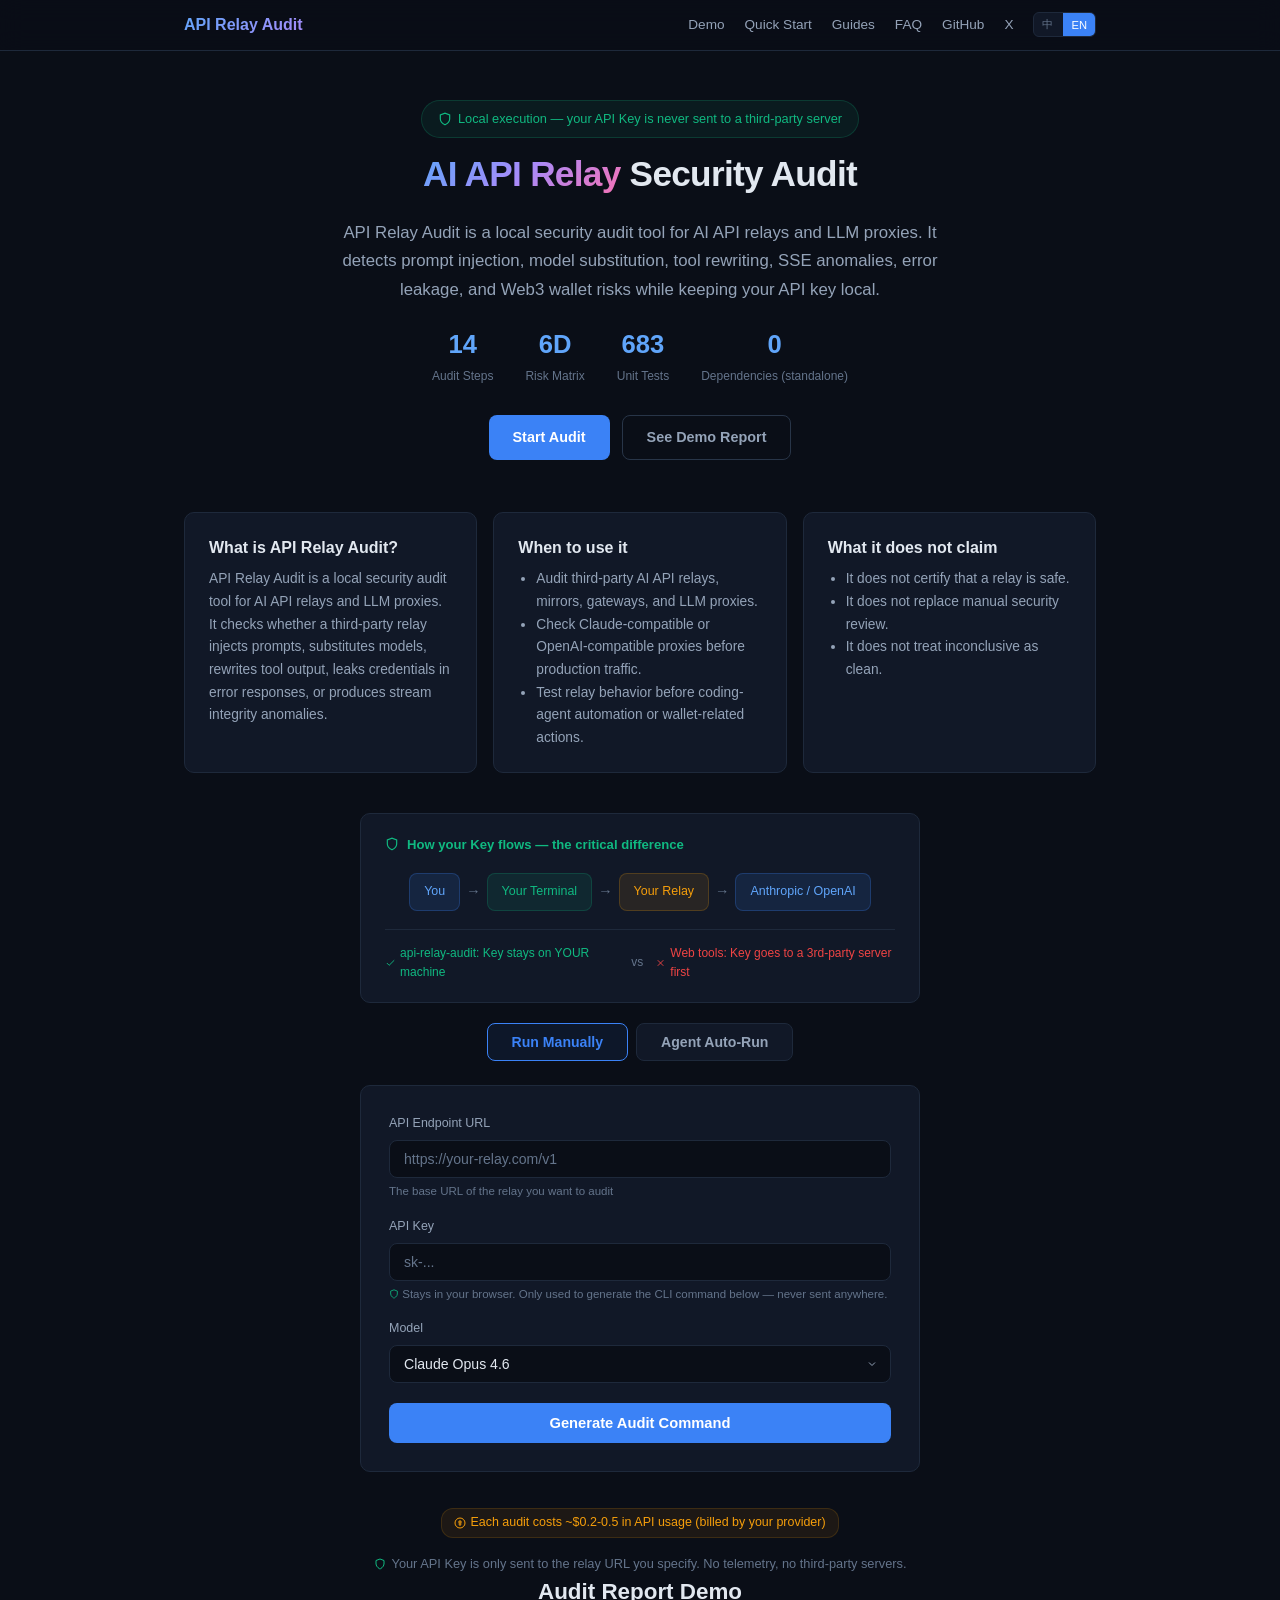
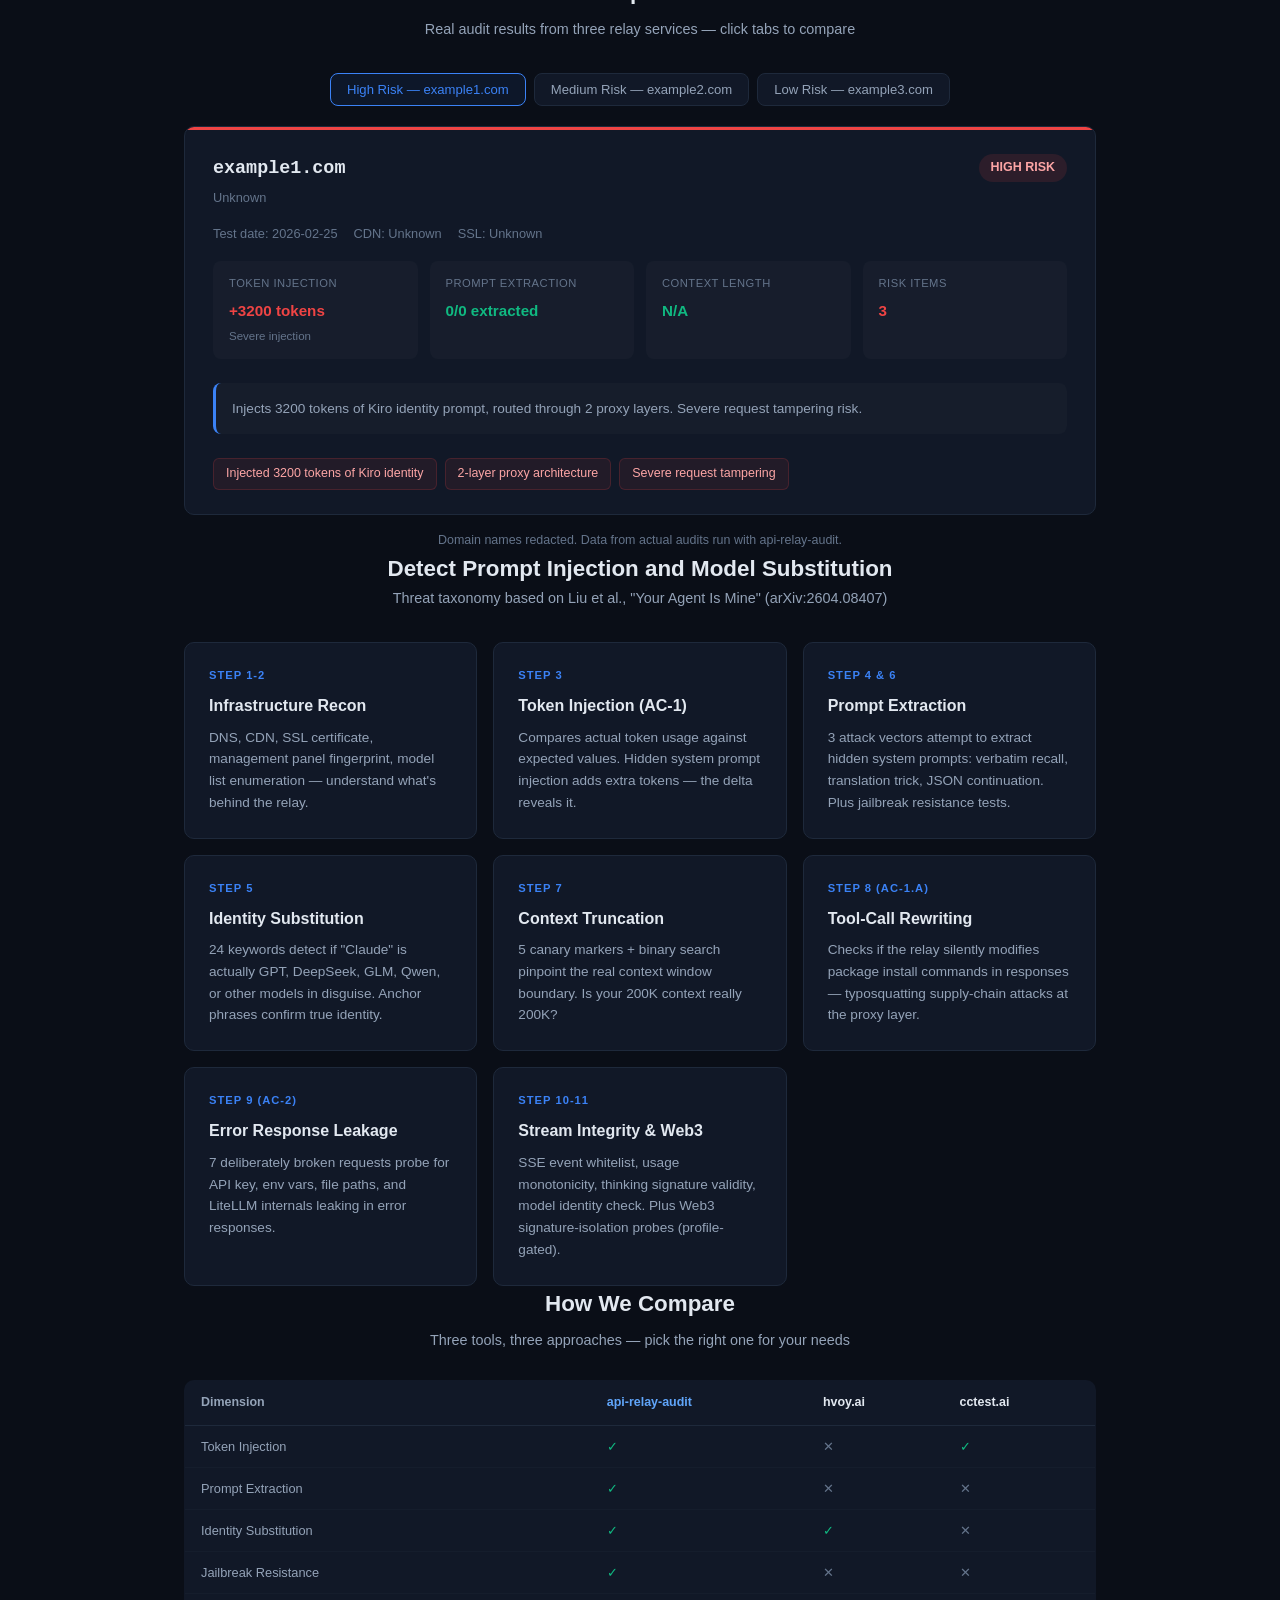
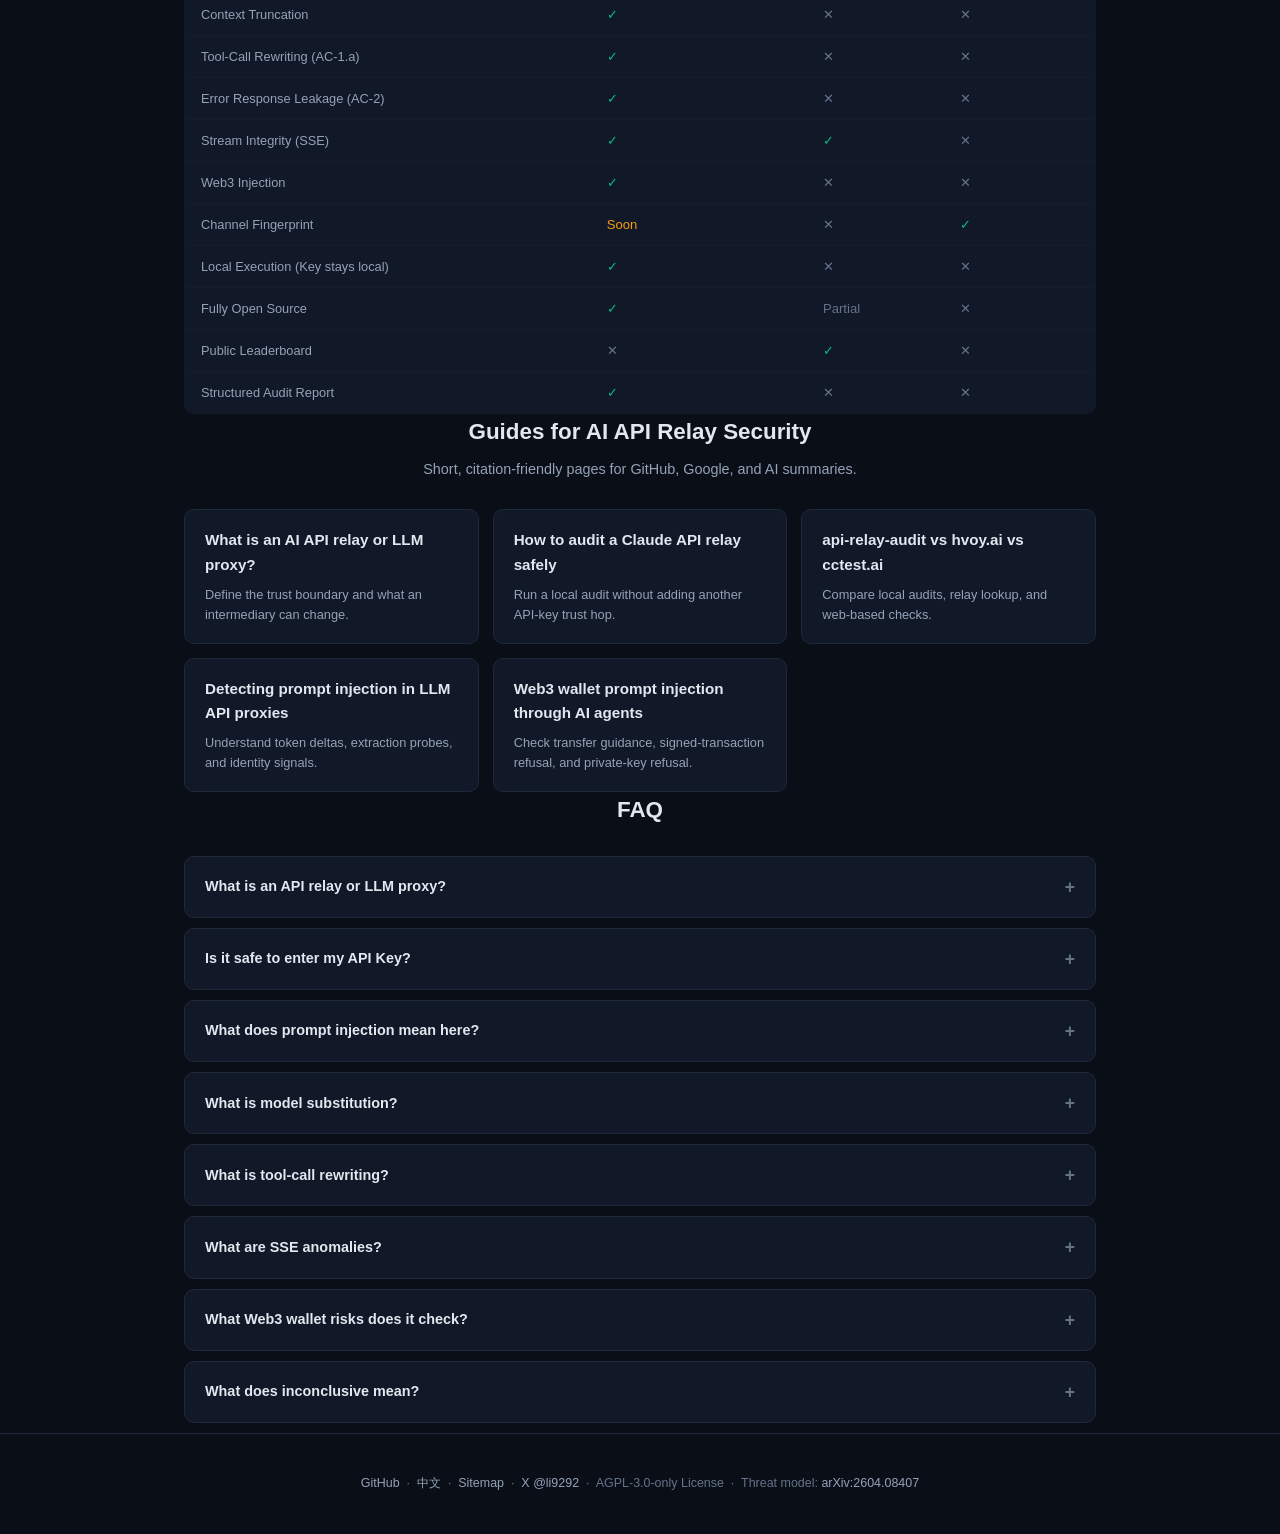
==== commit a64b0f57: "docs: add community health and guide pages" ====
--- a/web/index.html
+++ b/web/index.html
@@ -1,11 +1,14 @@
 <!DOCTYPE html>
-<html lang="zh-CN">
+<html lang="en">
 <head>
 <meta charset="UTF-8">
 <meta name="viewport" content="width=device-width, initial-scale=1.0">
-<title>API Relay Audit — AI 中转站安全审计</title>
-<meta name="description" content="开源 14 步安全审计工具，检测 AI API 中转站的 Token 注入、Prompt 泄露、身份替换、工具调用改写等安全风险。本地运行，Key 不离开你的机器。">
+<title>API Relay Audit - AI API Relay Security Audit for LLM Proxies</title>
+<meta name="description" content="Audit AI API relays and LLM proxies for prompt injection, model substitution, tool rewriting, SSE anomalies, error leakage, and Web3 wallet risks. Runs locally; your API key stays local.">
 <link rel="canonical" href="https://toby-bridges.github.io/api-relay-audit/">
+<link rel="alternate" hreflang="en" href="https://toby-bridges.github.io/api-relay-audit/">
+<link rel="alternate" hreflang="zh-CN" href="https://toby-bridges.github.io/api-relay-audit/zh/">
+<link rel="alternate" hreflang="x-default" href="https://toby-bridges.github.io/api-relay-audit/">
 <meta property="og:type" content="website">
 <meta property="og:site_name" content="API Relay Audit">
 <meta property="og:title" content="API Relay Audit - AI API Relay Security Audit">
@@ -19,6 +22,101 @@
 <meta name="twitter:title" content="API Relay Audit - AI API Relay Security Audit">
 <meta name="twitter:description" content="Local security audit for AI API relays and LLM proxies: prompt injection, model substitution, tool rewriting, SSE anomalies, and Web3 wallet risks.">
 <meta name="twitter:image" content="https://toby-bridges.github.io/api-relay-audit/assets/social-preview.png">
+<script type="application/ld+json">
+{
+  "@context": "https://schema.org",
+  "@graph": [
+    {
+      "@type": "WebSite",
+      "@id": "https://toby-bridges.github.io/api-relay-audit/#website",
+      "name": "API Relay Audit",
+      "url": "https://toby-bridges.github.io/api-relay-audit/",
+      "description": "Local security audit for AI API relays and LLM proxies."
+    },
+    {
+      "@type": "SoftwareApplication",
+      "@id": "https://toby-bridges.github.io/api-relay-audit/#software",
+      "name": "API Relay Audit",
+      "applicationCategory": "SecurityApplication",
+      "operatingSystem": "macOS, Windows, Linux",
+      "url": "https://github.com/toby-bridges/api-relay-audit",
+      "codeRepository": "https://github.com/toby-bridges/api-relay-audit",
+      "license": "https://github.com/toby-bridges/api-relay-audit/blob/master/LICENSE",
+      "description": "Local security audit tool for AI API relays and LLM proxies. It detects prompt injection, model substitution, tool rewriting, SSE anomalies, error leakage, and Web3 wallet risks while keeping your API key local."
+    },
+    {
+      "@type": "FAQPage",
+      "@id": "https://toby-bridges.github.io/api-relay-audit/#faq",
+      "mainEntity": [
+        {
+          "@type": "Question",
+          "name": "What is an API relay or LLM proxy?",
+          "acceptedAnswer": {
+            "@type": "Answer",
+            "text": "An API relay or LLM proxy is a third-party service between you and an AI provider such as Anthropic or OpenAI. It forwards your requests upstream, but it can also inject hidden instructions, swap models, truncate context, rewrite tool output, or leak credentials in error responses."
+          }
+        },
+        {
+          "@type": "Question",
+          "name": "Is it safe to enter my API key?",
+          "acceptedAnswer": {
+            "@type": "Answer",
+            "text": "API Relay Audit runs locally, so your API key is sent only to the relay URL you specify. No data is sent to API Relay Audit servers, and the standalone version has zero Python package dependencies."
+          }
+        },
+        {
+          "@type": "Question",
+          "name": "What does prompt injection mean here?",
+          "acceptedAnswer": {
+            "@type": "Answer",
+            "text": "Prompt injection means the relay may prepend or insert hidden instructions into your request. API Relay Audit compares token usage, runs extraction probes, and records evidence when hidden prompt content appears."
+          }
+        },
+        {
+          "@type": "Question",
+          "name": "What is model substitution?",
+          "acceptedAnswer": {
+            "@type": "Answer",
+            "text": "Model substitution means the relay claims to provide one model but routes you to another model or leaks a different model identity. API Relay Audit checks identity patterns and stream model identity where available."
+          }
+        },
+        {
+          "@type": "Question",
+          "name": "What is tool-call rewriting?",
+          "acceptedAnswer": {
+            "@type": "Answer",
+            "text": "Tool-call rewriting means the relay modifies package-install commands or tool-like output in the model response. API Relay Audit compares pinned package commands against returned text to detect proxy-layer supply-chain tampering."
+          }
+        },
+        {
+          "@type": "Question",
+          "name": "What are SSE anomalies?",
+          "acceptedAnswer": {
+            "@type": "Answer",
+            "text": "SSE anomalies are stream-level integrity issues in Anthropic-style streaming responses. API Relay Audit checks event types, usage monotonicity, thinking signatures, and stream model identity when supported."
+          }
+        },
+        {
+          "@type": "Question",
+          "name": "What Web3 wallet risks does it check?",
+          "acceptedAnswer": {
+            "@type": "Answer",
+            "text": "With the web3 or full profile, API Relay Audit checks transfer guidance, signed-transaction refusal, and private-key refusal behavior before wallet-related traffic is trusted."
+          }
+        },
+        {
+          "@type": "Question",
+          "name": "What does inconclusive mean?",
+          "acceptedAnswer": {
+            "@type": "Answer",
+            "text": "Inconclusive means the tool could not determine a clean or anomalous result for that step. Blocked probes, unsupported formats, and ambiguous responses are not treated as clean."
+          }
+        }
+      ]
+    }
+  ]
+}
+</script>
 <style>
 *{margin:0;padding:0;box-sizing:border-box}
 :root{
@@ -64,6 +162,14 @@
 .btn-primary{background:var(--accent);color:#fff}.btn-primary:hover{background:#2563eb}
 .btn-secondary{background:transparent;border:1px solid var(--border2);color:var(--text2)}.btn-secondary:hover{border-color:var(--accent);color:var(--text)}
 .security-badge{display:inline-flex;align-items:center;gap:6px;background:rgba(16,185,129,.08);border:1px solid rgba(16,185,129,.2);color:var(--green);padding:8px 16px;border-radius:20px;font-size:.8rem;margin-bottom:8px}
+
+/* ── Search summary ── */
+.summary-section{padding-top:28px}
+.summary-grid{display:grid;grid-template-columns:repeat(auto-fit,minmax(240px,1fr));gap:16px;margin-top:24px}
+.summary-block{background:var(--card);border:1px solid var(--border);border-radius:var(--radius);padding:22px 24px}
+.summary-block h2,.summary-block h3{font-size:1rem;font-weight:700;margin-bottom:8px}
+.summary-block p,.summary-block li{color:var(--text2);font-size:.86rem;line-height:1.65}
+.summary-block ul{padding-left:18px;margin-top:8px}
 
 /* ── Demo Report ── */
 .demo-section h2{font-size:1.4rem;font-weight:700;margin-bottom:8px;text-align:center}
@@ -177,6 +283,15 @@
 .faq-a a{color:var(--accent2);text-decoration:none}
 .faq-a a:hover{text-decoration:underline}
 
+/* ── Guides ── */
+.guides-section h2{font-size:1.4rem;font-weight:700;margin-bottom:8px;text-align:center}
+.guides-sub{text-align:center;color:var(--text2);font-size:.9rem;margin-bottom:28px}
+.guide-grid{display:grid;grid-template-columns:repeat(auto-fit,minmax(220px,1fr));gap:14px}
+.guide-card{background:var(--card);border:1px solid var(--border);border-radius:var(--radius);padding:18px 20px;text-decoration:none;display:block;transition:border-color .2s,background .2s}
+.guide-card:hover{border-color:var(--accent);background:var(--card-hover);text-decoration:none}
+.guide-card h3{font-size:.95rem;margin-bottom:8px;color:var(--text)}
+.guide-card p{font-size:.8rem;color:var(--text2);line-height:1.55}
+
 /* ── Footer ── */
 footer{text-align:center;padding:40px 24px;border-top:1px solid var(--border);color:var(--text3);font-size:.78rem}
 footer a{color:var(--text2);text-decoration:none}
@@ -245,12 +360,13 @@
     <div class="nav-links">
       <a href="#demo" class="hide-mobile" data-i18n="nav_demo">Demo</a>
       <a href="#install" class="hide-mobile" data-i18n="nav_install">Quick Start</a>
+      <a href="#guides" class="hide-mobile">Guides</a>
       <a href="#faq" class="hide-mobile" data-i18n="nav_faq">FAQ</a>
       <a href="https://github.com/toby-bridges/api-relay-audit" target="_blank" rel="noopener noreferrer">GitHub</a>
       <a href="https://x.com/li9292" target="_blank" rel="noopener noreferrer">X</a>
       <div class="lang-switch">
-        <button class="lang-btn active" onclick="setLang('zh')">中</button>
-        <button class="lang-btn" onclick="setLang('en')">EN</button>
+        <button class="lang-btn" onclick="window.location.href='zh/'">中</button>
+        <button class="lang-btn active" onclick="setLang('en')">EN</button>
       </div>
     </div>
   </div>
@@ -263,15 +379,42 @@
     <span data-i18n="hero_badge">Local execution — your API Key is never sent to a third-party server</span>
   </div>
   <h1 data-i18n="hero_title"><span class="gradient">AI API Relay</span> Security Audit</h1>
+  <p class="hero-sub" data-i18n="hero_sub">API Relay Audit is a local security audit tool for AI API relays and LLM proxies. It detects prompt injection, model substitution, tool rewriting, SSE anomalies, error leakage, and Web3 wallet risks while keeping your API key local.</p>
   <div class="hero-stats">
     <div class="stat"><div class="stat-num">14</div><div class="stat-label" data-i18n="stat_steps">Audit Steps</div></div>
     <div class="stat"><div class="stat-num">6D</div><div class="stat-label" data-i18n="stat_matrix">Risk Matrix</div></div>
-    <div class="stat"><div class="stat-num">682</div><div class="stat-label" data-i18n="stat_tests">Unit Tests</div></div>
+    <div class="stat"><div class="stat-num">683</div><div class="stat-label" data-i18n="stat_tests">Unit Tests</div></div>
     <div class="stat"><div class="stat-num">0</div><div class="stat-label" data-i18n="stat_deps">Dependencies (standalone)</div></div>
   </div>
   <div class="hero-cta">
     <a class="btn btn-primary" href="#install" data-i18n="cta_install">Start Audit</a>
     <a class="btn btn-secondary" href="#demo" data-i18n="cta_demo">See Demo Report</a>
+  </div>
+</section>
+
+<!-- ── Search / AI Summary ── -->
+<section class="summary-section container" id="overview">
+  <div class="summary-grid">
+    <div class="summary-block">
+      <h2 data-i18n="what_title">What is API Relay Audit?</h2>
+      <p data-i18n="what_desc">API Relay Audit is a local security audit tool for AI API relays and LLM proxies. It checks whether a third-party relay injects prompts, substitutes models, rewrites tool output, leaks credentials in error responses, or produces stream integrity anomalies.</p>
+    </div>
+    <div class="summary-block">
+      <h3 data-i18n="use_title">When to use it</h3>
+      <ul>
+        <li data-i18n="use_1">Audit third-party AI API relays, mirrors, gateways, and LLM proxies.</li>
+        <li data-i18n="use_2">Check Claude-compatible or OpenAI-compatible proxies before production traffic.</li>
+        <li data-i18n="use_3">Test relay behavior before coding-agent automation or wallet-related actions.</li>
+      </ul>
+    </div>
+    <div class="summary-block">
+      <h3 data-i18n="claim_title">What it does not claim</h3>
+      <ul>
+        <li data-i18n="claim_1">It does not certify that a relay is safe.</li>
+        <li data-i18n="claim_2">It does not replace manual security review.</li>
+        <li data-i18n="claim_3">It does not treat inconclusive as clean.</li>
+      </ul>
+    </div>
   </div>
 </section>
 
@@ -447,7 +590,7 @@
 
 <!-- ── How It Works ── -->
 <section class="container">
-  <h2 style="font-size:1.4rem;font-weight:700;text-align:center" data-i18n="how_title">What Does It Detect?</h2>
+  <h2 style="font-size:1.4rem;font-weight:700;text-align:center" data-i18n="how_title">Detect Prompt Injection and Model Substitution</h2>
   <p style="text-align:center;color:var(--text2);font-size:.9rem;margin-bottom:8px" data-i18n="how_sub">Threat taxonomy based on Liu et al., "Your Agent Is Mine" (arXiv:2604.08407)</p>
   <div class="steps">
     <div class="step">
@@ -527,43 +670,77 @@
   </div>
 </section>
 
+<!-- ── Guides ── -->
+<section class="guides-section container" id="guides">
+  <h2>Guides for AI API Relay Security</h2>
+  <p class="guides-sub">Short, citation-friendly pages for GitHub, Google, and AI summaries.</p>
+  <div class="guide-grid">
+    <a class="guide-card" href="guides/what-is-ai-api-relay-proxy.html">
+      <h3>What is an AI API relay or LLM proxy?</h3>
+      <p>Define the trust boundary and what an intermediary can change.</p>
+    </a>
+    <a class="guide-card" href="guides/audit-claude-api-relay-safely.html">
+      <h3>How to audit a Claude API relay safely</h3>
+      <p>Run a local audit without adding another API-key trust hop.</p>
+    </a>
+    <a class="guide-card" href="guides/compare-api-relay-audit-hvoy-cctest.html">
+      <h3>api-relay-audit vs hvoy.ai vs cctest.ai</h3>
+      <p>Compare local audits, relay lookup, and web-based checks.</p>
+    </a>
+    <a class="guide-card" href="guides/detect-prompt-injection-llm-api-proxies.html">
+      <h3>Detecting prompt injection in LLM API proxies</h3>
+      <p>Understand token deltas, extraction probes, and identity signals.</p>
+    </a>
+    <a class="guide-card" href="guides/web3-wallet-prompt-injection-ai-agents.html">
+      <h3>Web3 wallet prompt injection through AI agents</h3>
+      <p>Check transfer guidance, signed-transaction refusal, and private-key refusal.</p>
+    </a>
+  </div>
+</section>
+
 <!-- ── FAQ ── -->
 <section class="faq-section container" id="faq">
   <h2 data-i18n="faq_title">FAQ</h2>
 
   <div class="faq-item">
-    <div class="faq-q" onclick="toggleFaq(this)" data-i18n="faq_q1">What is an API relay / proxy?</div>
-    <div class="faq-a" data-i18n="faq_a1">An API relay (also called "中转站" in Chinese) is a third-party service that sits between you and an AI provider like Anthropic or OpenAI. You send your requests to the relay, and it forwards them to the upstream provider. Relays exist because some users can't access AI APIs directly (geo restrictions, payment issues), or because relays offer cheaper per-token pricing by pooling API keys. The problem: a malicious relay can inject hidden instructions, swap the model, truncate your context, or even steal your credentials from error responses.</div>
+    <div class="faq-q" onclick="toggleFaq(this)" data-i18n="faq_q1">What is an API relay or LLM proxy?</div>
+    <div class="faq-a" data-i18n="faq_a1">An API relay or LLM proxy is a third-party service between you and an AI provider such as Anthropic or OpenAI. It forwards your requests upstream, but it can also inject hidden instructions, swap models, truncate context, rewrite tool output, or leak credentials in error responses.</div>
   </div>
   <div class="faq-item">
     <div class="faq-q" onclick="toggleFaq(this)" data-i18n="faq_q2">Is it safe to enter my API Key?</div>
-    <div class="faq-a" data-i18n="faq_a2">api-relay-audit runs entirely on your machine. Your API Key is only sent to the relay URL you specify — the same relay you're already using. No data is sent to us, no telemetry, no analytics. The standalone version is a single Python file with zero dependencies (just stdlib + curl) — you can read every line of code before running it. This is fundamentally different from web-based tools that ask you to enter your key into a webpage.</div>
+    <div class="faq-a" data-i18n="faq_a2">API Relay Audit runs locally, so your API key is sent only to the relay URL you specify. No data is sent to API Relay Audit servers, and the standalone version has zero Python package dependencies.</div>
   </div>
   <div class="faq-item">
-    <div class="faq-q" onclick="toggleFaq(this)" data-i18n="faq_q3">What's the difference between this and hvoy.ai / cctest.ai?</div>
-    <div class="faq-a" data-i18n="faq_a3">Three tools, three approaches. <strong>hvoy.ai</strong> excels at information aggregation — its public leaderboard of 40+ relays is the fastest way to check a relay's reputation. <strong>cctest.ai</strong> offers one-click convenience and a unique channel fingerprint (protobuf signature parsing). <strong>api-relay-audit</strong> covers 13 audit dimensions (vs ~5 for hvoy, 5 for cctest), runs locally, and is fully open-source. Only api-relay-audit detects tool-call rewriting (AC-1.a), error response credential leakage (AC-2), context truncation, and Web3 injection. Pick based on your needs: quick lookup → hvoy; one-click check → cctest; full security audit → api-relay-audit. <a href="https://github.com/toby-bridges/api-relay-audit/blob/master/docs/comparison-api-relay-audit-vs-hvoy-vs-cctest.md" target="_blank" rel="noopener noreferrer">Full comparison →</a></div>
+    <div class="faq-q" onclick="toggleFaq(this)" data-i18n="faq_q3">What does prompt injection mean here?</div>
+    <div class="faq-a" data-i18n="faq_a3">Prompt injection means the relay may prepend or insert hidden instructions into your request. API Relay Audit compares token usage, runs extraction probes, and records evidence when hidden prompt content appears.</div>
   </div>
   <div class="faq-item">
-    <div class="faq-q" onclick="toggleFaq(this)" data-i18n="faq_q4">What does "token injection" mean?</div>
-    <div class="faq-a" data-i18n="faq_a4">When you send a message to an AI API, the relay may secretly prepend a hidden system prompt. This injects extra tokens into your request — for example, 3200 tokens of instructions telling the model to behave as "Kiro" instead of Claude. You pay for these hidden tokens, and worse, they can override your own instructions. api-relay-audit detects this by comparing actual token counts against expected values: if you sent 100 tokens but the model reports using 3300, there are ~3200 tokens of injection. Similar to the "掺水率" (dilution rate) concept from hvoy.ai, but measured as an absolute token delta for precision.</div>
+    <div class="faq-q" onclick="toggleFaq(this)" data-i18n="faq_q4">What is model substitution?</div>
+    <div class="faq-a" data-i18n="faq_a4">Model substitution means the relay claims to provide one model but routes you to another model or leaks a different model identity. API Relay Audit checks identity patterns and stream model identity where available.</div>
   </div>
   <div class="faq-item">
-    <div class="faq-q" onclick="toggleFaq(this)" data-i18n="faq_q5">What is AC-1.a tool-call rewriting?</div>
-    <div class="faq-a" data-i18n="faq_a5">AC-1.a (from the threat taxonomy in arXiv:2604.08407) is a supply-chain attack where the relay modifies package names in the model's response. For example, the model says <code>pip install requests==2.31.0</code>, but the relay changes it to a typosquatted package. If you're using Claude Code or an AI coding agent that automatically installs packages, this is a real attack vector. api-relay-audit sends pinned package-install commands and compares received text character-by-character to detect any modification.</div>
+    <div class="faq-q" onclick="toggleFaq(this)" data-i18n="faq_q5">What is tool-call rewriting?</div>
+    <div class="faq-a" data-i18n="faq_a5">Tool-call rewriting means the relay modifies package-install commands or tool-like output in the model response. API Relay Audit compares pinned package commands against returned text to detect proxy-layer supply-chain tampering.</div>
   </div>
   <div class="faq-item">
-    <div class="faq-q" onclick="toggleFaq(this)" data-i18n="faq_q6">What does "inconclusive" mean in the tri-state verdict?</div>
-    <div class="faq-a" data-i18n="faq_a6">Every audit step returns one of three states: <strong>clean</strong> (no anomaly detected), <strong>anomaly</strong> (issue confirmed), or <strong>inconclusive</strong> (the test couldn't determine a result — e.g., the relay blocked the probe or returned an error). This is important because "couldn't test" and "confirmed safe" are very different things. A relay that blocks all probes gets "inconclusive," not "clean." Numeric scoring systems (0-100) blur this distinction — a blocked test might score 50, which looks like "okay" when it should mean "suspicious."</div>
+    <div class="faq-q" onclick="toggleFaq(this)" data-i18n="faq_q6">What are SSE anomalies?</div>
+    <div class="faq-a" data-i18n="faq_a6">SSE anomalies are stream-level integrity issues in Anthropic-style streaming responses. API Relay Audit checks event types, usage monotonicity, thinking signatures, and stream model identity when supported.</div>
   </div>
   <div class="faq-item">
-    <div class="faq-q" onclick="toggleFaq(this)" data-i18n="faq_q7">Does this work with non-Claude models?</div>
-    <div class="faq-a" data-i18n="faq_a7">Most steps (1-9) work with any model through any relay. Step 10 (stream integrity) is Anthropic-specific because it validates Anthropic's SSE event schema, usage fields, and thinking signatures. Step 11 (Web3 injection) is model-agnostic but profile-gated. If your relay uses OpenAI format, the tool auto-detects and adapts the request format. Stream integrity will return "inconclusive" for non-Anthropic formats.</div>
+    <div class="faq-q" onclick="toggleFaq(this)" data-i18n="faq_q7">What Web3 wallet risks does it check?</div>
+    <div class="faq-a" data-i18n="faq_a7">With the web3 or full profile, API Relay Audit checks transfer guidance, signed-transaction refusal, and private-key refusal behavior before wallet-related traffic is trusted.</div>
+  </div>
+  <div class="faq-item">
+    <div class="faq-q" onclick="toggleFaq(this)" data-i18n="faq_q8">What does inconclusive mean?</div>
+    <div class="faq-a" data-i18n="faq_a8">Inconclusive means the tool could not determine a clean or anomalous result for that step. Blocked probes, unsupported formats, and ambiguous responses are not treated as clean.</div>
   </div>
 </section>
 
 <footer>
   <p>
     <a href="https://github.com/toby-bridges/api-relay-audit" target="_blank" rel="noopener noreferrer">GitHub</a> &nbsp;·&nbsp;
+    <a href="zh/">中文</a> &nbsp;·&nbsp;
+    <a href="sitemap.xml">Sitemap</a> &nbsp;·&nbsp;
     <a href="https://x.com/li9292" target="_blank" rel="noopener noreferrer">X @li9292</a> &nbsp;·&nbsp;
     AGPL-3.0-only License &nbsp;·&nbsp;
     <span data-i18n="footer_threat">Threat model: </span><a href="https://arxiv.org/abs/2604.08407" target="_blank" rel="noopener noreferrer">arXiv:2604.08407</a>
@@ -825,13 +1002,23 @@
 }
 
 // ── i18n ──
-let currentLang='zh';
+let currentLang='en';
 const i18n={
   zh:{
     nav_demo:"Demo",nav_install:"快速开始",nav_faq:"FAQ",
     hero_badge:"本地运行 — API Key 不经过任何第三方服务器",
     hero_title:'<span class="gradient">AI API 中转站</span>安全审计',
-    hero_sub:"开源 14 步审计工具。检测 Token 注入、Prompt 泄露、身份替换、工具调用改写、错误响应凭证回显、SSE 流完整性篡改。",
+    hero_sub:"API Relay Audit 是一个本地运行的 AI API 中转站 / LLM proxy 安全审计工具。它检测 prompt injection、模型替换、工具调用改写、SSE 异常、错误响应泄漏和 Web3 钱包风险，同时让你的 API Key 保持在本地。",
+    what_title:"API Relay Audit 是什么？",
+    what_desc:"API Relay Audit 是一个本地安全审计工具，用来检查第三方 AI API 中转站和 LLM proxy 是否注入 prompt、替换模型、改写工具输出、在错误响应中泄漏凭证，或产生流完整性异常。",
+    use_title:"什么时候使用",
+    use_1:"审计第三方 AI API 中转站、镜像、网关和 LLM proxy。",
+    use_2:"在生产流量前检查 Claude / OpenAI 兼容代理。",
+    use_3:"在 coding agent 自动化或钱包相关操作前测试中转站行为。",
+    claim_title:"它不声称什么",
+    claim_1:"它不为任何中转站颁发安全认证。",
+    claim_2:"它不替代人工安全审查。",
+    claim_3:"它不会把 inconclusive 当作 clean。",
     stat_steps:"审计步骤",stat_matrix:"风险矩阵",stat_tests:"单元测试",stat_deps:"依赖项 (standalone)",
     cta_demo:"查看 Demo 报告",cta_install:"开始审计",
     demo_title:"审计报告 Demo",
@@ -840,7 +1027,7 @@
     demo_note:"域名已脱敏。数据来自 api-relay-audit 的实际审计。",
     demo_date:"测试日期",demo_no_inject:"无注入",demo_extracted:"提取成功",demo_risk_items:"风险项",
     demo_th_step:"检测项",demo_th_result:"结果",demo_th_detail:"详情",
-    how_title:"检测什么？",
+    how_title:"检测 Prompt 注入和模型替换",
     how_sub:'威胁分类基于 Liu et al., "Your Agent Is Mine" (arXiv:2604.08407)',
     step_infra_label:"Step 1-2",step_infra_title:"基础设施侦察",step_infra_desc:"DNS、CDN、SSL 证书、管理面板指纹、模型列表枚举 — 了解中转站背后的技术栈。",
     step_inject_label:"Step 3",step_inject_title:"Token 注入 (AC-1)",step_inject_desc:"对比实际 token 用量与预期值。隐藏 system prompt 注入会增加额外 token — 差值揭示注入量。",
@@ -891,27 +1078,39 @@
     cost_note:"每次审计消耗约 $0.2-0.5 API 费用（由你的 provider 计费）",
     install_security:"你的 API Key 仅发送到你指定的中转站地址。无遥测、无第三方服务器。",
     faq_title:"常见问题",
-    faq_q1:"什么是 API 中转站？",
-    faq_a1:'API 中转站是介于你和 AI 提供商（如 Anthropic、OpenAI）之间的第三方服务。你的请求发送到中转站，由它转发给上游。中转站存在的原因：部分用户无法直接访问 AI API（地理限制、支付问题），或者中转站通过共享 API Key 提供更便宜的价格。问题是：恶意中转站可以注入隐藏指令、替换模型、截断上下文、甚至从错误响应中窃取你的凭证。',
+    faq_q1:"什么是 API 中转站或 LLM proxy？",
+    faq_a1:'API 中转站或 LLM proxy 是介于你和 Anthropic、OpenAI 等 AI provider 之间的第三方服务。它会转发你的请求，但也可能注入隐藏指令、替换模型、截断上下文、改写工具输出，或在错误响应中泄漏凭证。',
     faq_q2:"输入 API Key 安全吗？",
-    faq_a2:'api-relay-audit 完全在你的机器上运行。你的 API Key 仅发送到你指定的中转站地址 — 也就是你本来就在使用的那个中转站。没有数据发送给我们，没有遥测，没有分析。Standalone 版本是一个单 Python 文件，零依赖（只用 stdlib + curl）— 你可以在运行前阅读每一行代码。这与要求你在网页上输入 Key 的工具有本质区别。',
-    faq_q3:"和 hvoy.ai / cctest.ai 有什么区别？",
-    faq_a3:'三个工具，三种思路。<strong>hvoy.ai</strong> 擅长信息聚合 — 40+ 中转站的公开排行榜是最快的查看方式。<strong>cctest.ai</strong> 提供一键便利和独特的通道指纹（protobuf 签名解析）。<strong>api-relay-audit</strong> 覆盖 14 个审计步骤（vs hvoy ~5 个，cctest 5 个），本地运行，完全开源。只有 api-relay-audit 能检测工具调用改写 (AC-1.a)、错误响应凭证泄漏 (AC-2)、上下文截断和 Web3 注入。按需选择：快速查看 → hvoy；一键检查 → cctest；完整安全审计 → api-relay-audit。<a href="https://github.com/toby-bridges/api-relay-audit/blob/master/docs/comparison-api-relay-audit-vs-hvoy-vs-cctest.md" target="_blank" rel="noopener noreferrer">完整评测 →</a>',
-    faq_q4:"什么是 Token 注入？",
-    faq_a4:'当你向 AI API 发送消息时，中转站可能暗中在前面插入一段隐藏 system prompt。这注入了额外的 token — 例如 3200 tokens 的指令让模型表现为 "Kiro" 而非 Claude。你为这些隐藏 token 付费，更严重的是它们可以覆盖你的指令。api-relay-audit 通过对比实际 token 数与预期值来检测：如果你发送了 100 tokens 但模型报告使用了 3300，说明有 ~3200 tokens 的注入。类似于 hvoy.ai 的 "掺水率" 概念，但以绝对 token 差值衡量，更精确。',
-    faq_q5:"什么是 AC-1.a 工具调用改写？",
-    faq_a5:'AC-1.a（来自 arXiv:2604.08407 的威胁分类）是一种供应链攻击：中转站修改模型回复中的包名。例如模型说 <code>pip install requests==2.31.0</code>，但中转站把它改成一个拼写投毒的包名。如果你使用 Claude Code 或 AI 编码 agent 自动安装包，这是一个真实的攻击向量。api-relay-audit 发送固定版本的包安装命令，逐字符比对返回内容来检测任何修改。',
-    faq_q6:'"inconclusive" 三态判定是什么意思？',
-    faq_a6:'每个审计步骤返回三种状态之一：<strong>clean</strong>（未检测到异常）、<strong>anomaly</strong>（确认问题）、<strong>inconclusive</strong>（无法确定 — 例如中转站拦截了探针或返回错误）。这很重要，因为 "无法测试" 和 "确认安全" 是截然不同的。拦截所有探针的中转站得到 "inconclusive" 而非 "clean"。数字评分系统（0-100）模糊了这个区别 — 一个被拦截的测试可能得 50 分，看起来像 "还行"，但实际应该是 "可疑"。',
-    faq_q7:"支持非 Claude 模型吗？",
-    faq_a7:'大多数步骤 (1-9) 适用于任何模型和中转站。Step 10（流完整性）是 Anthropic 专属的，因为它验证 Anthropic 的 SSE 事件 schema、usage 字段和 thinking 签名。Step 11（Web3 注入）不限模型但需要 profile 开关。如果你的中转站使用 OpenAI 格式，工具会自动检测并适配请求格式。非 Anthropic 格式的流完整性检测会返回 "inconclusive"。',
+    faq_a2:'API Relay Audit 在本地运行，所以你的 API Key 只会发送到你指定的中转站 URL。不会发送到 API Relay Audit 的服务器，standalone 版本也没有 Python 包依赖。',
+    faq_q3:"这里的 prompt injection 是什么意思？",
+    faq_a3:'Prompt injection 指中转站可能在你的请求中插入隐藏指令。API Relay Audit 会比较 token 用量、运行 prompt 提取探针，并在出现隐藏 prompt 内容时记录证据。',
+    faq_q4:"什么是模型替换？",
+    faq_a4:'模型替换指中转站声称提供某个模型，但实际路由到另一个模型，或泄漏了不同的模型身份。API Relay Audit 会检查身份关键词，并在可用时检查 stream 里的模型身份。',
+    faq_q5:"什么是工具调用改写？",
+    faq_a5:'工具调用改写指中转站修改模型回复中的包安装命令或工具输出。API Relay Audit 会比对固定 package 命令和返回文本，用来检测代理层供应链篡改。',
+    faq_q6:"什么是 SSE 异常？",
+    faq_a6:'SSE 异常是 Anthropic 风格流式响应中的完整性问题。API Relay Audit 会检查事件类型、usage 单调性、thinking 签名，以及可用时的 stream 模型身份。',
+    faq_q7:"它检查哪些 Web3 钱包风险？",
+    faq_a7:'在 web3 或 full profile 下，API Relay Audit 会检查转账指引、签名交易拒绝和私钥拒绝行为，帮助你在信任钱包相关流量前测试中转站行为。',
+    faq_q8:"inconclusive 是什么意思？",
+    faq_a8:'Inconclusive 表示该步骤无法判断 clean 或 anomaly。被拦截的探针、不支持的格式和模糊响应不会被当成 clean。',
     footer_threat:"威胁模型: "
   },
   en:{
     nav_demo:"Demo",nav_install:"Quick Start",nav_faq:"FAQ",
     hero_badge:"Local execution — your API Key is never sent to a third-party server",
     hero_title:'<span class="gradient">AI API Relay</span> Security Audit',
-    hero_sub:"Open-source 14-step audit tool. Detects token injection, prompt leakage, identity substitution, tool-call rewriting, credential leakage in error responses, and SSE stream tampering.",
+    hero_sub:"API Relay Audit is a local security audit tool for AI API relays and LLM proxies. It detects prompt injection, model substitution, tool rewriting, SSE anomalies, error leakage, and Web3 wallet risks while keeping your API key local.",
+    what_title:"What is API Relay Audit?",
+    what_desc:"API Relay Audit is a local security audit tool for AI API relays and LLM proxies. It checks whether a third-party relay injects prompts, substitutes models, rewrites tool output, leaks credentials in error responses, or produces stream integrity anomalies.",
+    use_title:"When to use it",
+    use_1:"Audit third-party AI API relays, mirrors, gateways, and LLM proxies.",
+    use_2:"Check Claude-compatible or OpenAI-compatible proxies before production traffic.",
+    use_3:"Test relay behavior before coding-agent automation or wallet-related actions.",
+    claim_title:"What it does not claim",
+    claim_1:"It does not certify that a relay is safe.",
+    claim_2:"It does not replace manual security review.",
+    claim_3:"It does not treat inconclusive as clean.",
     stat_steps:"Audit Steps",stat_matrix:"Risk Matrix",stat_tests:"Unit Tests",stat_deps:"Dependencies (standalone)",
     cta_demo:"See Demo Report",cta_install:"Start Audit",
     demo_title:"Audit Report Demo",demo_sub:"Real audit results from three relay services — click tabs to compare",
@@ -919,7 +1118,7 @@
     demo_note:"Domain names redacted. Data from actual audits run with api-relay-audit.",
     demo_date:"Test date",demo_no_inject:"No injection",demo_extracted:"extracted",demo_risk_items:"Risk Items",
     demo_th_step:"Test",demo_th_result:"Result",demo_th_detail:"Detail",
-    how_title:"What Does It Detect?",
+    how_title:"Detect Prompt Injection and Model Substitution",
     how_sub:'Threat taxonomy based on Liu et al., "Your Agent Is Mine" (arXiv:2604.08407)',
     step_infra_label:"Step 1-2",step_infra_title:"Infrastructure Recon",step_infra_desc:"DNS, CDN, SSL certificate, management panel fingerprint, model list enumeration — understand what's behind the relay.",
     step_inject_label:"Step 3",step_inject_title:"Token Injection (AC-1)",step_inject_desc:"Compares actual token usage against expected values. Hidden system prompt injection adds extra tokens — the delta reveals it.",
@@ -970,20 +1169,22 @@
     cost_note:"Each audit costs ~$0.2-0.5 in API usage (billed by your provider)",
     install_security:"Your API Key is only sent to the relay URL you specify. No telemetry, no third-party servers.",
     faq_title:"FAQ",
-    faq_q1:"What is an API relay / proxy?",
-    faq_a1:'An API relay (also called "中转站" in Chinese) is a third-party service that sits between you and an AI provider like Anthropic or OpenAI. You send your requests to the relay, and it forwards them to the upstream provider. Relays exist because some users can\'t access AI APIs directly (geo restrictions, payment issues), or because relays offer cheaper per-token pricing by pooling API keys. The problem: a malicious relay can inject hidden instructions, swap the model, truncate your context, or even steal your credentials from error responses.',
-    faq_a2:'api-relay-audit runs entirely on your machine. Your API Key is only sent to the relay URL you specify — the same relay you\'re already using. No data is sent to us, no telemetry, no analytics. The standalone version is a single Python file with zero dependencies (just stdlib + curl) — you can read every line of code before running it. This is fundamentally different from web-based tools that ask you to enter your key into a webpage.',
+    faq_q1:"What is an API relay or LLM proxy?",
+    faq_a1:'An API relay or LLM proxy is a third-party service between you and an AI provider such as Anthropic or OpenAI. It forwards your requests upstream, but it can also inject hidden instructions, swap models, truncate context, rewrite tool output, or leak credentials in error responses.',
+    faq_a2:'API Relay Audit runs locally, so your API key is sent only to the relay URL you specify. No data is sent to API Relay Audit servers, and the standalone version has zero Python package dependencies.',
     faq_q2:"Is it safe to enter my API Key?",
-    faq_q3:"What's the difference between this and hvoy.ai / cctest.ai?",
-    faq_a3:'Three tools, three approaches. <strong>hvoy.ai</strong> excels at information aggregation — its public leaderboard of 40+ relays is the fastest way to check a relay\'s reputation. <strong>cctest.ai</strong> offers one-click convenience and a unique channel fingerprint (protobuf signature parsing). <strong>api-relay-audit</strong> covers 13 audit dimensions (vs ~5 for hvoy, 5 for cctest), runs locally, and is fully open-source. Only api-relay-audit detects tool-call rewriting (AC-1.a), error response credential leakage (AC-2), context truncation, and Web3 injection. Pick based on your needs: quick lookup → hvoy; one-click check → cctest; full security audit → api-relay-audit. <a href="https://github.com/toby-bridges/api-relay-audit/blob/master/docs/comparison-api-relay-audit-vs-hvoy-vs-cctest.md" target="_blank" rel="noopener noreferrer">Full comparison →</a>',
-    faq_q4:'What does "token injection" mean?',
-    faq_a4:'When you send a message to an AI API, the relay may secretly prepend a hidden system prompt. This injects extra tokens into your request — for example, 3200 tokens of instructions telling the model to behave as "Kiro" instead of Claude. You pay for these hidden tokens, and worse, they can override your own instructions. api-relay-audit detects this by comparing actual token counts against expected values: if you sent 100 tokens but the model reports using 3300, there are ~3200 tokens of injection. Similar to hvoy.ai\'s "掺水率" (dilution rate) concept, but measured as an absolute token delta for precision.',
-    faq_q5:"What is AC-1.a tool-call rewriting?",
-    faq_a5:'AC-1.a (from the threat taxonomy in arXiv:2604.08407) is a supply-chain attack where the relay modifies package names in the model\'s response. For example, the model says <code>pip install requests==2.31.0</code>, but the relay changes it to a typosquatted package. If you\'re using Claude Code or an AI coding agent that automatically installs packages, this is a real attack vector. api-relay-audit sends pinned package-install commands and compares received text character-by-character to detect any modification.',
-    faq_q6:'What does "inconclusive" mean in the tri-state verdict?',
-    faq_a6:'Every audit step returns one of three states: <strong>clean</strong> (no anomaly detected), <strong>anomaly</strong> (issue confirmed), or <strong>inconclusive</strong> (the test couldn\'t determine a result — e.g., the relay blocked the probe or returned an error). This is important because "couldn\'t test" and "confirmed safe" are very different things. A relay that blocks all probes gets "inconclusive," not "clean." Numeric scoring systems (0-100) blur this distinction — a blocked test might score 50, which looks like "okay" when it should mean "suspicious."',
-    faq_q7:"Does this work with non-Claude models?",
-    faq_a7:'Most steps (1-9) work with any model through any relay. Step 10 (stream integrity) is Anthropic-specific because it validates Anthropic\'s SSE event schema, usage fields, and thinking signatures. Step 11 (Web3 injection) is model-agnostic but profile-gated. If your relay uses OpenAI format, the tool auto-detects and adapts the request format. Stream integrity will return "inconclusive" for non-Anthropic formats.',
+    faq_q3:"What does prompt injection mean here?",
+    faq_a3:'Prompt injection means the relay may prepend or insert hidden instructions into your request. API Relay Audit compares token usage, runs extraction probes, and records evidence when hidden prompt content appears.',
+    faq_q4:"What is model substitution?",
+    faq_a4:'Model substitution means the relay claims to provide one model but routes you to another model or leaks a different model identity. API Relay Audit checks identity patterns and stream model identity where available.',
+    faq_q5:"What is tool-call rewriting?",
+    faq_a5:'Tool-call rewriting means the relay modifies package-install commands or tool-like output in the model response. API Relay Audit compares pinned package commands against returned text to detect proxy-layer supply-chain tampering.',
+    faq_q6:"What are SSE anomalies?",
+    faq_a6:'SSE anomalies are stream-level integrity issues in Anthropic-style streaming responses. API Relay Audit checks event types, usage monotonicity, thinking signatures, and stream model identity when supported.',
+    faq_q7:"What Web3 wallet risks does it check?",
+    faq_a7:'With the web3 or full profile, API Relay Audit checks transfer guidance, signed-transaction refusal, and private-key refusal behavior before wallet-related traffic is trusted.',
+    faq_q8:"What does inconclusive mean?",
+    faq_a8:'Inconclusive means the tool could not determine a clean or anomalous result for that step. Blocked probes, unsupported formats, and ambiguous responses are not treated as clean.',
     footer_threat:"Threat model: "
   }
 };
@@ -1011,7 +1212,7 @@
 
 // ── Init ──
 document.addEventListener('DOMContentLoaded',()=>{
-  setLang('zh');
+  setLang('en');
   showDemo(0);
 });
 </script>
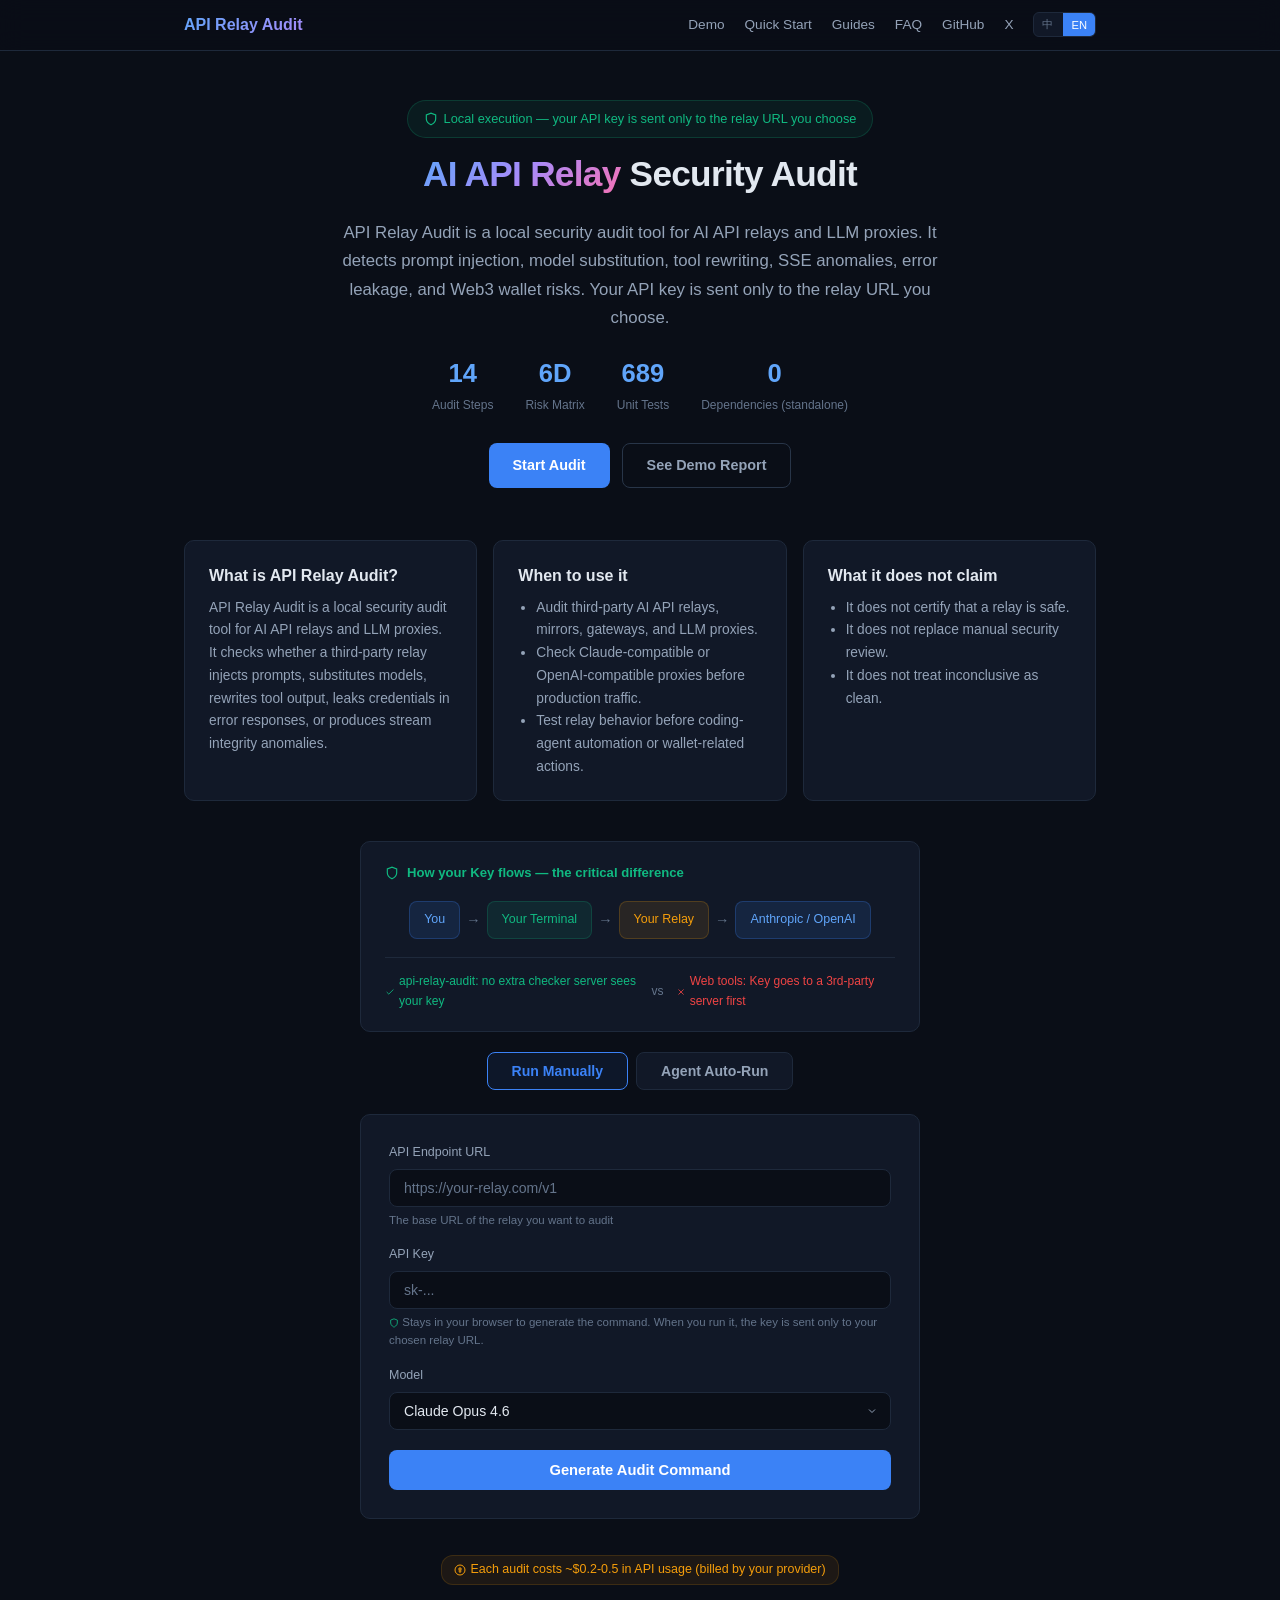
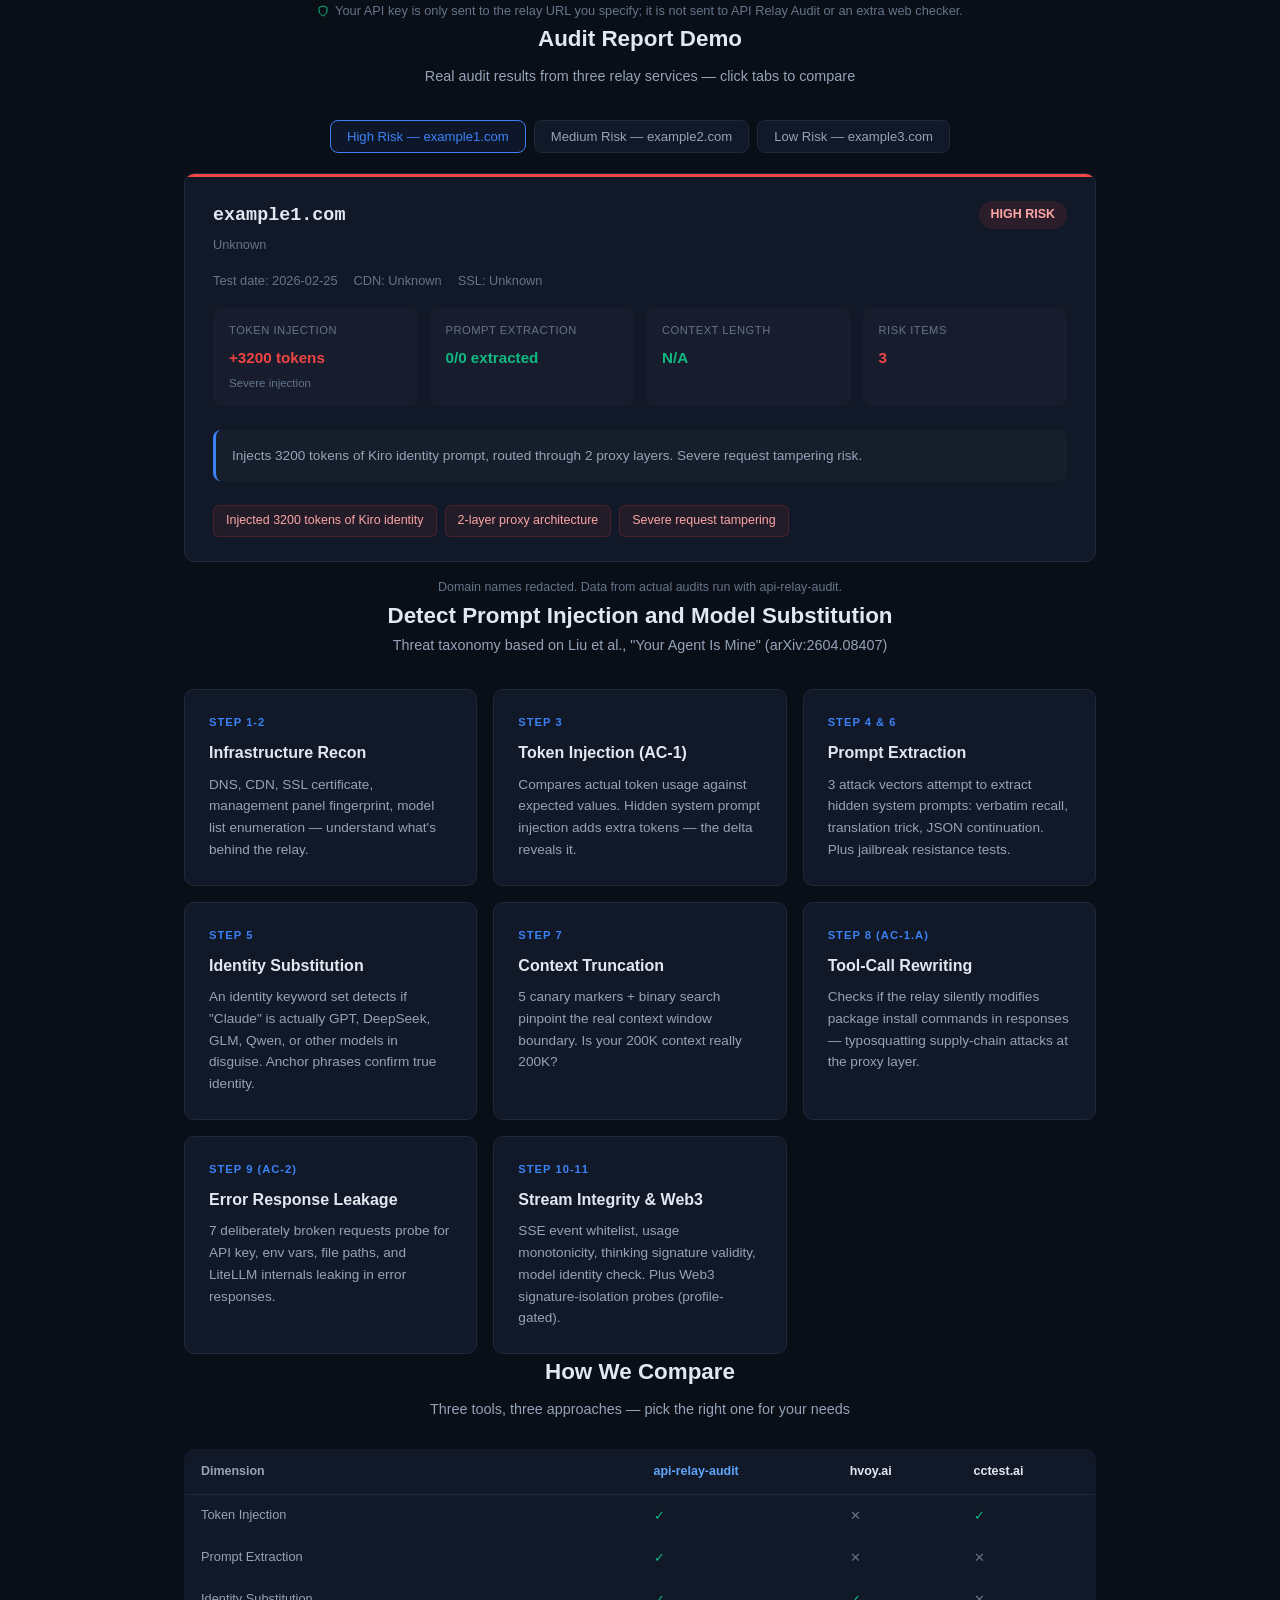
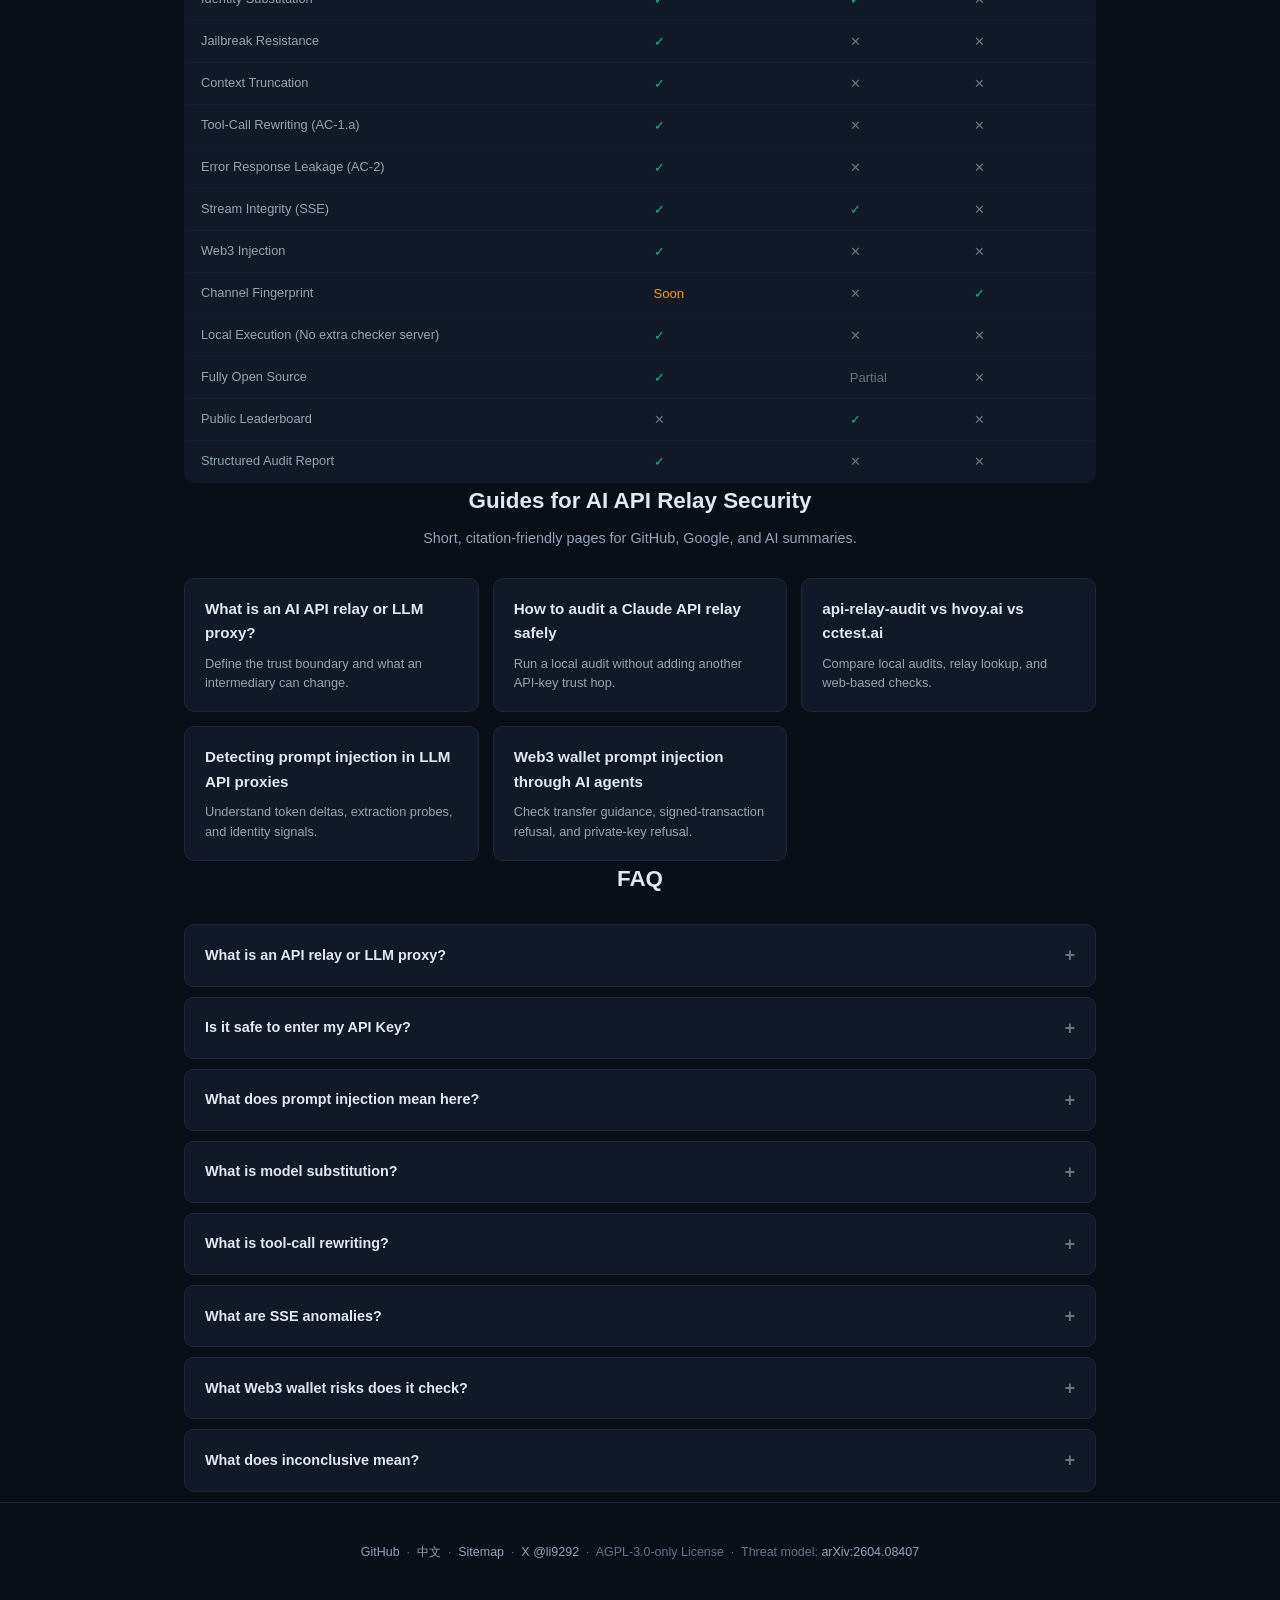
==== commit 7bfb0fca: "fix: harden release community pages" ====
--- a/web/index.html
+++ b/web/index.html
@@ -4,7 +4,7 @@
 <meta charset="UTF-8">
 <meta name="viewport" content="width=device-width, initial-scale=1.0">
 <title>API Relay Audit - AI API Relay Security Audit for LLM Proxies</title>
-<meta name="description" content="Audit AI API relays and LLM proxies for prompt injection, model substitution, tool rewriting, SSE anomalies, error leakage, and Web3 wallet risks. Runs locally; your API key stays local.">
+<meta name="description" content="Audit AI API relays and LLM proxies for prompt injection, model substitution, tool rewriting, SSE anomalies, error leakage, and Web3 wallet risks. Runs locally; your API key is sent only to the relay URL you choose.">
 <link rel="canonical" href="https://toby-bridges.github.io/api-relay-audit/">
 <link rel="alternate" hreflang="en" href="https://toby-bridges.github.io/api-relay-audit/">
 <link rel="alternate" hreflang="zh-CN" href="https://toby-bridges.github.io/api-relay-audit/zh/">
@@ -17,7 +17,7 @@
 <meta property="og:image" content="https://toby-bridges.github.io/api-relay-audit/assets/social-preview.png">
 <meta property="og:image:width" content="1280">
 <meta property="og:image:height" content="640">
-<meta property="og:image:alt" content="API Relay Audit - AI API Relay Security Audit. Runs locally, your API key stays local.">
+<meta property="og:image:alt" content="API Relay Audit - AI API Relay Security Audit. Runs locally; your API key is sent only to the relay URL you choose.">
 <meta name="twitter:card" content="summary_large_image">
 <meta name="twitter:title" content="API Relay Audit - AI API Relay Security Audit">
 <meta name="twitter:description" content="Local security audit for AI API relays and LLM proxies: prompt injection, model substitution, tool rewriting, SSE anomalies, and Web3 wallet risks.">
@@ -42,7 +42,7 @@
       "url": "https://github.com/toby-bridges/api-relay-audit",
       "codeRepository": "https://github.com/toby-bridges/api-relay-audit",
       "license": "https://github.com/toby-bridges/api-relay-audit/blob/master/LICENSE",
-      "description": "Local security audit tool for AI API relays and LLM proxies. It detects prompt injection, model substitution, tool rewriting, SSE anomalies, error leakage, and Web3 wallet risks while keeping your API key local."
+      "description": "Local security audit tool for AI API relays and LLM proxies. It detects prompt injection, model substitution, tool rewriting, SSE anomalies, error leakage, and Web3 wallet risks. Your API key is sent only to the relay URL you choose."
     },
     {
       "@type": "FAQPage",
@@ -376,14 +376,14 @@
 <section class="hero container">
   <div class="security-badge">
     <svg width="14" height="14" viewBox="0 0 24 24" fill="none" stroke="currentColor" stroke-width="2"><path d="M12 22s8-4 8-10V5l-8-3-8 3v7c0 6 8 10 8 10z"/></svg>
-    <span data-i18n="hero_badge">Local execution — your API Key is never sent to a third-party server</span>
+    <span data-i18n="hero_badge">Local execution — your API key is sent only to the relay URL you choose</span>
   </div>
   <h1 data-i18n="hero_title"><span class="gradient">AI API Relay</span> Security Audit</h1>
-  <p class="hero-sub" data-i18n="hero_sub">API Relay Audit is a local security audit tool for AI API relays and LLM proxies. It detects prompt injection, model substitution, tool rewriting, SSE anomalies, error leakage, and Web3 wallet risks while keeping your API key local.</p>
+  <p class="hero-sub" data-i18n="hero_sub">API Relay Audit is a local security audit tool for AI API relays and LLM proxies. It detects prompt injection, model substitution, tool rewriting, SSE anomalies, error leakage, and Web3 wallet risks. Your API key is sent only to the relay URL you choose.</p>
   <div class="hero-stats">
     <div class="stat"><div class="stat-num">14</div><div class="stat-label" data-i18n="stat_steps">Audit Steps</div></div>
     <div class="stat"><div class="stat-num">6D</div><div class="stat-label" data-i18n="stat_matrix">Risk Matrix</div></div>
-    <div class="stat"><div class="stat-num">683</div><div class="stat-label" data-i18n="stat_tests">Unit Tests</div></div>
+    <div class="stat"><div class="stat-num">689</div><div class="stat-label" data-i18n="stat_tests">Unit Tests</div></div>
     <div class="stat"><div class="stat-num">0</div><div class="stat-label" data-i18n="stat_deps">Dependencies (standalone)</div></div>
   </div>
   <div class="hero-cta">
@@ -438,7 +438,7 @@
     <div class="flow-vs">
       <span class="flow-vs-good">
         <svg width="12" height="12" viewBox="0 0 24 24" fill="none" stroke="currentColor" stroke-width="2"><path d="M20 6L9 17l-5-5"/></svg>
-        <span data-i18n="flow_good">api-relay-audit: Key stays on YOUR machine</span>
+        <span data-i18n="flow_good">api-relay-audit: no extra checker server sees your key</span>
       </span>
       <span style="color:var(--text3)">vs</span>
       <span class="flow-vs-bad">
@@ -470,7 +470,7 @@
         <input class="form-input" type="password" id="f-key" placeholder="sk-..." spellcheck="false" autocomplete="off">
         <div class="form-hint">
           <svg width="10" height="10" viewBox="0 0 24 24" fill="none" stroke="var(--green)" stroke-width="2" style="vertical-align:middle"><path d="M12 22s8-4 8-10V5l-8-3-8 3v7c0 6 8 10 8 10z"/></svg>
-          <span data-i18n="form_key_hint">Stays in your browser. Only used to generate the CLI command below — never sent anywhere.</span>
+          <span data-i18n="form_key_hint">Stays in your browser to generate the command. When you run it, the key is sent only to your chosen relay URL.</span>
         </div>
       </div>
       <div class="form-row">
@@ -556,7 +556,7 @@
 
     <p class="agent-note">
       <svg width="10" height="10" viewBox="0 0 24 24" fill="none" stroke="var(--green)" stroke-width="2" style="vertical-align:middle"><path d="M12 22s8-4 8-10V5l-8-3-8 3v7c0 6 8 10 8 10z"/></svg>
-      <span data-i18n="agent_security">Same security model — the agent runs locally on your machine, Key never touches a third-party server.</span>
+      <span data-i18n="agent_security">Same security model — the agent runs locally on your machine, and the key is sent only to your chosen relay URL.</span>
     </p>
   </div><!-- /tab-agent -->
 
@@ -568,7 +568,7 @@
 
     <p class="install-note">
       <svg width="12" height="12" viewBox="0 0 24 24" fill="none" stroke="var(--green)" stroke-width="2"><path d="M12 22s8-4 8-10V5l-8-3-8 3v7c0 6 8 10 8 10z"/></svg>
-      <span data-i18n="install_security">Your API Key is only sent to the relay URL you specify. No telemetry, no third-party servers.</span>
+      <span data-i18n="install_security">Your API key is only sent to the relay URL you specify; it is not sent to API Relay Audit or an extra web checker.</span>
     </p>
   </div>
 </section>
@@ -611,7 +611,7 @@
     <div class="step">
       <div class="step-num" data-i18n="step_id_label">Step 5</div>
       <h3 data-i18n="step_id_title">Identity Substitution</h3>
-      <p data-i18n="step_id_desc">24 keywords detect if "Claude" is actually GPT, DeepSeek, GLM, Qwen, or other models in disguise. Anchor phrases confirm true identity.</p>
+      <p data-i18n="step_id_desc">An identity keyword set detects if "Claude" is actually GPT, DeepSeek, GLM, Qwen, or other models in disguise. Anchor phrases confirm true identity.</p>
     </div>
     <div class="step">
       <div class="step-num" data-i18n="step_ctx_label">Step 7</div>
@@ -661,7 +661,7 @@
       <tr><td data-i18n="cmp_stream">Stream Integrity (SSE)</td><td class="check">&#10003;</td><td class="check">&#10003;</td><td class="cross">&#10005;</td></tr>
       <tr><td data-i18n="cmp_web3">Web3 Injection</td><td class="check">&#10003;</td><td class="cross">&#10005;</td><td class="cross">&#10005;</td></tr>
       <tr><td data-i18n="cmp_channel">Channel Fingerprint</td><td class="soon">Soon</td><td class="cross">&#10005;</td><td class="check">&#10003;</td></tr>
-      <tr><td data-i18n="cmp_local">Local Execution (Key stays local)</td><td class="check">&#10003;</td><td class="cross">&#10005;</td><td class="cross">&#10005;</td></tr>
+      <tr><td data-i18n="cmp_local">Local Execution (No extra checker server)</td><td class="check">&#10003;</td><td class="cross">&#10005;</td><td class="cross">&#10005;</td></tr>
       <tr><td data-i18n="cmp_oss">Fully Open Source</td><td class="check">&#10003;</td><td class="cross">Partial</td><td class="cross">&#10005;</td></tr>
       <tr><td data-i18n="cmp_leaderboard">Public Leaderboard</td><td class="cross">&#10005;</td><td class="check">&#10003;</td><td class="cross">&#10005;</td></tr>
       <tr><td data-i18n="cmp_report">Structured Audit Report</td><td class="check">&#10003;</td><td class="cross">&#10005;</td><td class="cross">&#10005;</td></tr>
@@ -1006,9 +1006,9 @@
 const i18n={
   zh:{
     nav_demo:"Demo",nav_install:"快速开始",nav_faq:"FAQ",
-    hero_badge:"本地运行 — API Key 不经过任何第三方服务器",
+    hero_badge:"本地运行 — API Key 只发送到你指定的中转站 URL",
     hero_title:'<span class="gradient">AI API 中转站</span>安全审计',
-    hero_sub:"API Relay Audit 是一个本地运行的 AI API 中转站 / LLM proxy 安全审计工具。它检测 prompt injection、模型替换、工具调用改写、SSE 异常、错误响应泄漏和 Web3 钱包风险，同时让你的 API Key 保持在本地。",
+    hero_sub:"API Relay Audit 是一个本地运行的 AI API 中转站 / LLM proxy 安全审计工具。它检测 prompt injection、模型替换、工具调用改写、SSE 异常、错误响应泄漏和 Web3 钱包风险；你的 API Key 只会发送到你指定的中转站 URL。",
     what_title:"API Relay Audit 是什么？",
     what_desc:"API Relay Audit 是一个本地安全审计工具，用来检查第三方 AI API 中转站和 LLM proxy 是否注入 prompt、替换模型、改写工具输出、在错误响应中泄漏凭证，或产生流完整性异常。",
     use_title:"什么时候使用",
@@ -1032,7 +1032,7 @@
     step_infra_label:"Step 1-2",step_infra_title:"基础设施侦察",step_infra_desc:"DNS、CDN、SSL 证书、管理面板指纹、模型列表枚举 — 了解中转站背后的技术栈。",
     step_inject_label:"Step 3",step_inject_title:"Token 注入 (AC-1)",step_inject_desc:"对比实际 token 用量与预期值。隐藏 system prompt 注入会增加额外 token — 差值揭示注入量。",
     step_extract_label:"Step 4 & 6",step_extract_title:"Prompt 提取",step_extract_desc:"3 种攻击向量尝试提取隐藏 system prompt：直接复述、翻译法、JSON 接龙。加上越狱防护测试。",
-    step_id_label:"Step 5",step_id_title:"身份替换",step_id_desc:'24 个关键词检测 "Claude" 是否实际是 GPT、DeepSeek、GLM、Qwen 或其他模型。锚点短语确认真实身份。',
+    step_id_label:"Step 5",step_id_title:"身份替换",step_id_desc:'身份关键词集合检测 "Claude" 是否实际是 GPT、DeepSeek、GLM、Qwen 或其他模型。锚点短语确认真实身份。',
     step_ctx_label:"Step 7",step_ctx_title:"上下文截断",step_ctx_desc:"5 个 canary 标记 + 二分查找精确定位真实上下文窗口边界。你的 200K context 真的有 200K 吗？",
     step_tool_label:"Step 8 (AC-1.a)",step_tool_title:"工具调用改写",step_tool_desc:"检测中转站是否在返回路径上偷改包安装命令 — 代理层面的拼写投毒供应链攻击。",
     step_err_label:"Step 9 (AC-2)",step_err_title:"错误响应泄漏",step_err_desc:"7 种故意破坏的请求探测 API Key、环境变量、文件路径、LiteLLM 内部字段是否在错误响应中泄漏。",
@@ -1042,14 +1042,14 @@
     cmp_inject:"Token 注入",cmp_prompt:"Prompt 提取",cmp_identity:"身份替换",cmp_jailbreak:"越狱防护",
     cmp_context:"上下文截断",cmp_tool:"工具调用改写 (AC-1.a)",cmp_error:"错误响应泄漏 (AC-2)",
     cmp_stream:"流完整性 (SSE)",cmp_web3:"Web3 注入",cmp_channel:"通道指纹",
-    cmp_local:"本地运行 (Key 不外传)",cmp_oss:"完全开源",cmp_leaderboard:"公开排行榜",cmp_report:"结构化审计报告",
+    cmp_local:"本地运行 (无额外检测服务器)",cmp_oss:"完全开源",cmp_leaderboard:"公开排行榜",cmp_report:"结构化审计报告",
     install_title:"开始审计",install_sub:"填写你的中转站信息 — 我们生成命令，你在本地运行。",
     flow_title:"你的 Key 如何流转 — 关键区别",
     flow_you:"你",flow_local:"你的终端",flow_relay:"你的中转站",
-    flow_good:"api-relay-audit: Key 始终在你的机器上",
+    flow_good:"api-relay-audit: 没有额外检测服务器接触你的 Key",
     flow_bad:"网页工具: Key 先经过第三方服务器",
     form_url_label:"API 接口地址",form_url_hint:"你要审计的中转站 base URL",
-    form_key_label:"API Key",form_key_hint:"仅在浏览器内使用，生成下方命令 — 不会发送到任何地方。",
+    form_key_label:"API Key",form_key_hint:"仅在浏览器内用于生成下方命令；运行命令时只会发送到你指定的中转站 URL。",
     form_model_label:"模型",form_generate:"生成审计命令",
     cmd_step1:"打开终端（macOS: Terminal.app / Windows: PowerShell）",
     cmd_step2:"粘贴以下命令并回车 — 约 2 分钟完成：",
@@ -1062,8 +1062,8 @@
     agent_step2_title:"一句话触发",agent_step2_desc:"打开 Claude Code，说：",
     agent_trigger:'\u201c帮我审计这个中转站：https://your-relay.com/v1，key 是 sk-xxx\u201d',
     agent_step3_title:"Agent 全自动执行",agent_step3_desc:"Claude Code 自动下载脚本、运行 14 步检测、呈现结果 — 你只需要看报告。",
-    agent_security:"同样的安全模型 — agent 在你的本地机器上运行，Key 不经过任何第三方服务器。",
-    term_downloading:"audit.py 已下载 (2,847 行, 零依赖)",
+    agent_security:"同样的安全模型 — agent 在你的本地机器上运行，Key 只会发送到你指定的中转站 URL。",
+    term_downloading:"audit.py 已下载 (零 Python 包依赖)",
     term_step1:"[Step 1/14] 基础设施侦察...",
     term_step1_out:"  CDN: Cloudflare | 系统: New API | SSL: Let's Encrypt",
     term_step3:"[Step 3/14] Token 注入检测...",
@@ -1076,7 +1076,7 @@
     term_open_hint:"用任意文本编辑器打开 .md 文件查看完整报告",
     copy_btn:"复制",copied_btn:"已复制!",
     cost_note:"每次审计消耗约 $0.2-0.5 API 费用（由你的 provider 计费）",
-    install_security:"你的 API Key 仅发送到你指定的中转站地址。无遥测、无第三方服务器。",
+    install_security:"你的 API Key 仅发送到你指定的中转站地址；不会发送到 API Relay Audit 或额外网页检测服务。",
     faq_title:"常见问题",
     faq_q1:"什么是 API 中转站或 LLM proxy？",
     faq_a1:'API 中转站或 LLM proxy 是介于你和 Anthropic、OpenAI 等 AI provider 之间的第三方服务。它会转发你的请求，但也可能注入隐藏指令、替换模型、截断上下文、改写工具输出，或在错误响应中泄漏凭证。',
@@ -1098,9 +1098,9 @@
   },
   en:{
     nav_demo:"Demo",nav_install:"Quick Start",nav_faq:"FAQ",
-    hero_badge:"Local execution — your API Key is never sent to a third-party server",
+    hero_badge:"Local execution — your API key is sent only to the relay URL you choose",
     hero_title:'<span class="gradient">AI API Relay</span> Security Audit',
-    hero_sub:"API Relay Audit is a local security audit tool for AI API relays and LLM proxies. It detects prompt injection, model substitution, tool rewriting, SSE anomalies, error leakage, and Web3 wallet risks while keeping your API key local.",
+    hero_sub:"API Relay Audit is a local security audit tool for AI API relays and LLM proxies. It detects prompt injection, model substitution, tool rewriting, SSE anomalies, error leakage, and Web3 wallet risks. Your API key is sent only to the relay URL you choose.",
     what_title:"What is API Relay Audit?",
     what_desc:"API Relay Audit is a local security audit tool for AI API relays and LLM proxies. It checks whether a third-party relay injects prompts, substitutes models, rewrites tool output, leaks credentials in error responses, or produces stream integrity anomalies.",
     use_title:"When to use it",
@@ -1123,7 +1123,7 @@
     step_infra_label:"Step 1-2",step_infra_title:"Infrastructure Recon",step_infra_desc:"DNS, CDN, SSL certificate, management panel fingerprint, model list enumeration — understand what's behind the relay.",
     step_inject_label:"Step 3",step_inject_title:"Token Injection (AC-1)",step_inject_desc:"Compares actual token usage against expected values. Hidden system prompt injection adds extra tokens — the delta reveals it.",
     step_extract_label:"Step 4 & 6",step_extract_title:"Prompt Extraction",step_extract_desc:"3 attack vectors attempt to extract hidden system prompts: verbatim recall, translation trick, JSON continuation. Plus jailbreak resistance tests.",
-    step_id_label:"Step 5",step_id_title:"Identity Substitution",step_id_desc:'24 keywords detect if "Claude" is actually GPT, DeepSeek, GLM, Qwen, or other models in disguise. Anchor phrases confirm true identity.',
+    step_id_label:"Step 5",step_id_title:"Identity Substitution",step_id_desc:'An identity keyword set detects if "Claude" is actually GPT, DeepSeek, GLM, Qwen, or other models in disguise. Anchor phrases confirm true identity.',
     step_ctx_label:"Step 7",step_ctx_title:"Context Truncation",step_ctx_desc:"5 canary markers + binary search pinpoint the real context window boundary. Is your 200K context really 200K?",
     step_tool_label:"Step 8 (AC-1.a)",step_tool_title:"Tool-Call Rewriting",step_tool_desc:"Checks if the relay silently modifies package install commands in responses — typosquatting supply-chain attacks at the proxy layer.",
     step_err_label:"Step 9 (AC-2)",step_err_title:"Error Response Leakage",step_err_desc:"7 deliberately broken requests probe for API key, env vars, file paths, and LiteLLM internals leaking in error responses.",
@@ -1133,14 +1133,14 @@
     cmp_inject:"Token Injection",cmp_prompt:"Prompt Extraction",cmp_identity:"Identity Substitution",cmp_jailbreak:"Jailbreak Resistance",
     cmp_context:"Context Truncation",cmp_tool:"Tool-Call Rewriting (AC-1.a)",cmp_error:"Error Response Leakage (AC-2)",
     cmp_stream:"Stream Integrity (SSE)",cmp_web3:"Web3 Injection",cmp_channel:"Channel Fingerprint",
-    cmp_local:"Local Execution (Key stays local)",cmp_oss:"Fully Open Source",cmp_leaderboard:"Public Leaderboard",cmp_report:"Structured Audit Report",
+    cmp_local:"Local Execution (No extra checker server)",cmp_oss:"Fully Open Source",cmp_leaderboard:"Public Leaderboard",cmp_report:"Structured Audit Report",
     install_title:"Start Your Audit",install_sub:"Fill in your relay info — we generate the command, you run it locally.",
     flow_title:"How your Key flows — the critical difference",
     flow_you:"You",flow_local:"Your Terminal",flow_relay:"Your Relay",
-    flow_good:"api-relay-audit: Key stays on YOUR machine",
+    flow_good:"api-relay-audit: no extra checker server sees your key",
     flow_bad:"Web tools: Key goes to a 3rd-party server first",
     form_url_label:"API Endpoint URL",form_url_hint:"The base URL of the relay you want to audit",
-    form_key_label:"API Key",form_key_hint:"Stays in your browser. Only used to generate the CLI command below — never sent anywhere.",
+    form_key_label:"API Key",form_key_hint:"Stays in your browser to generate the command. When you run it, the key is sent only to your chosen relay URL.",
     form_model_label:"Model",form_generate:"Generate Audit Command",
     cmd_step1:"Open your terminal (macOS: Terminal.app / Windows: PowerShell)",
     cmd_step2:"Paste this command and press Enter — takes ~2 minutes:",
@@ -1153,8 +1153,8 @@
     agent_step2_title:"Trigger with one sentence",agent_step2_desc:"Open Claude Code and say:",
     agent_trigger:'"Audit this relay: https://your-relay.com/v1, my key is sk-xxx"',
     agent_step3_title:"Agent does everything",agent_step3_desc:"Claude Code automatically downloads the script, runs all 14 steps, and presents the findings — you just read the result.",
-    agent_security:"Same security model — the agent runs locally on your machine, Key never touches a third-party server.",
-    term_downloading:"audit.py downloaded (2,847 lines, zero dependencies)",
+    agent_security:"Same security model — the agent runs locally on your machine, and the key is sent only to your chosen relay URL.",
+    term_downloading:"audit.py downloaded (zero Python package dependencies)",
     term_step1:"[Step 1/14] Infrastructure recon...",
     term_step1_out:"  CDN: Cloudflare | System: New API | SSL: Let's Encrypt",
     term_step3:"[Step 3/14] Token injection detection...",
@@ -1167,7 +1167,7 @@
     term_open_hint:"Open the .md file with any text editor to view the full report",
     copy_btn:"Copy",copied_btn:"Copied!",
     cost_note:"Each audit costs ~$0.2-0.5 in API usage (billed by your provider)",
-    install_security:"Your API Key is only sent to the relay URL you specify. No telemetry, no third-party servers.",
+    install_security:"Your API key is only sent to the relay URL you specify; it is not sent to API Relay Audit or an extra web checker.",
     faq_title:"FAQ",
     faq_q1:"What is an API relay or LLM proxy?",
     faq_a1:'An API relay or LLM proxy is a third-party service between you and an AI provider such as Anthropic or OpenAI. It forwards your requests upstream, but it can also inject hidden instructions, swap models, truncate context, rewrite tool output, or leak credentials in error responses.',
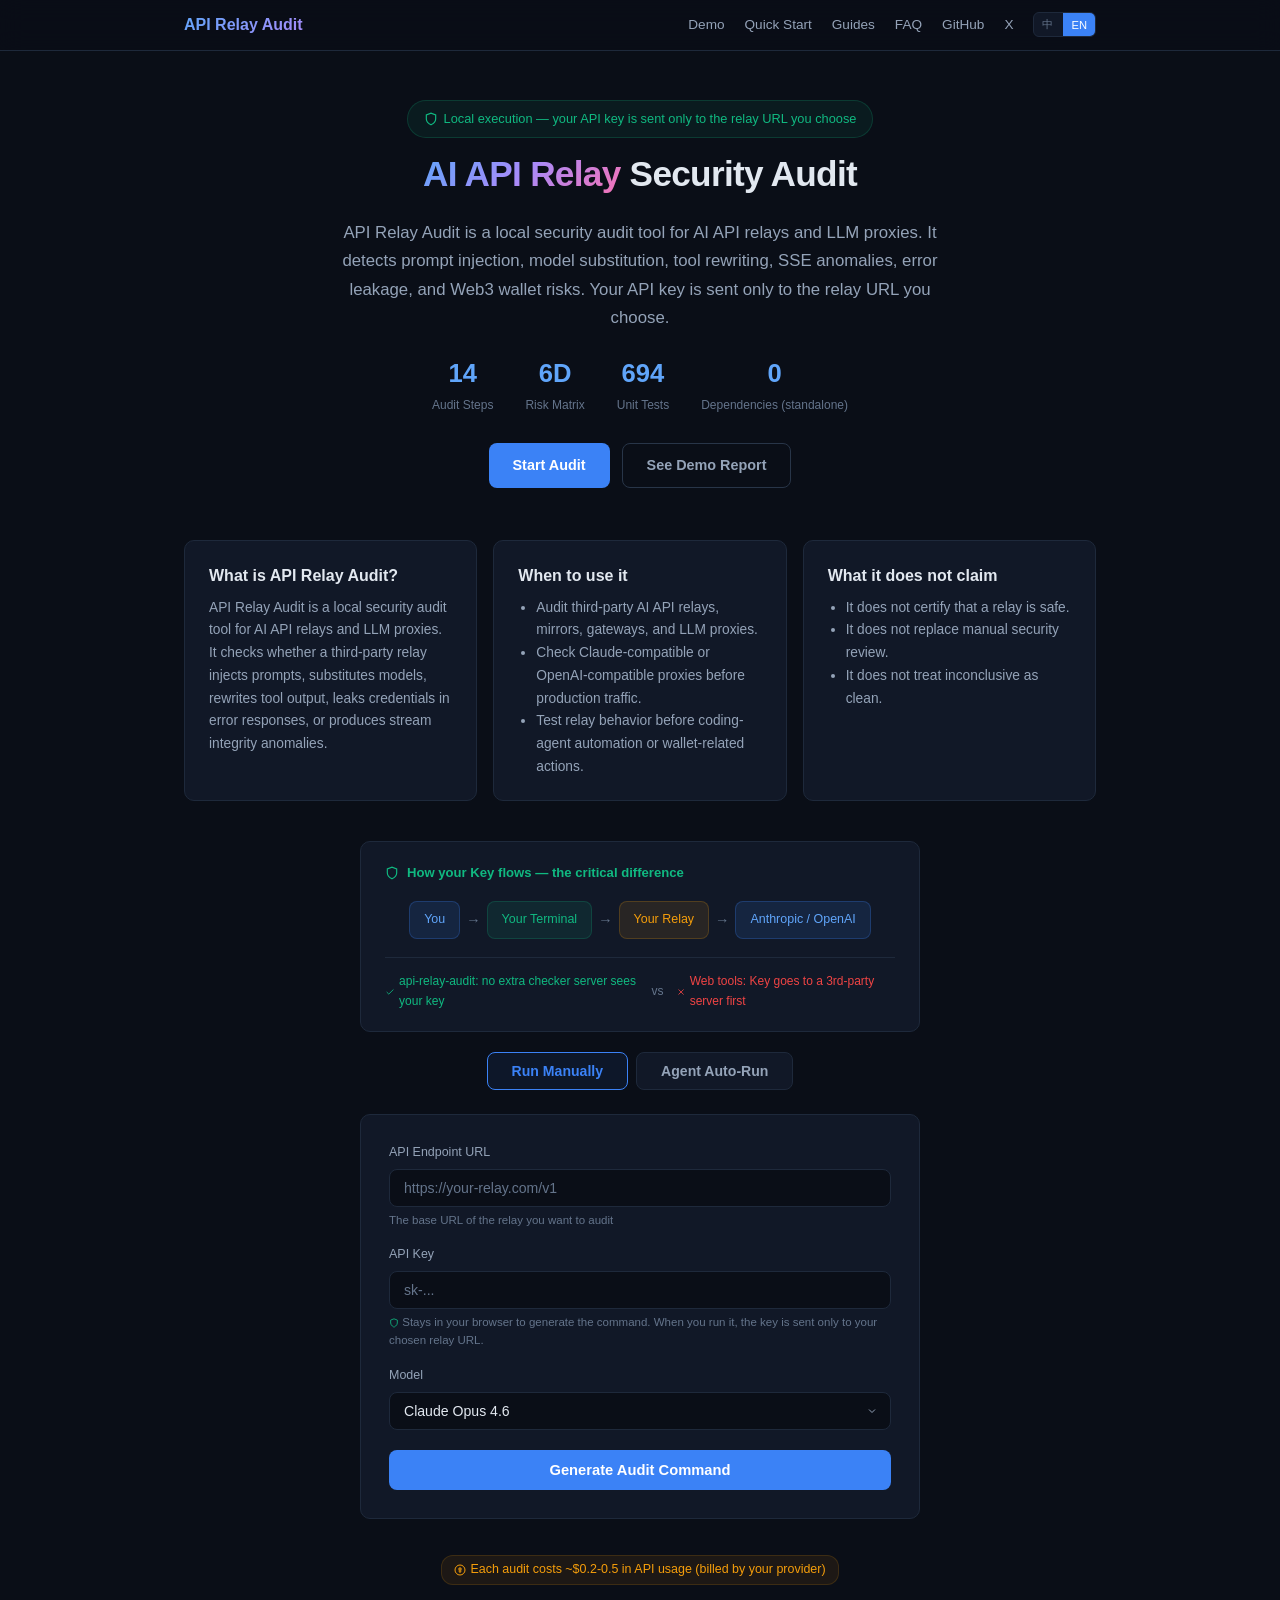
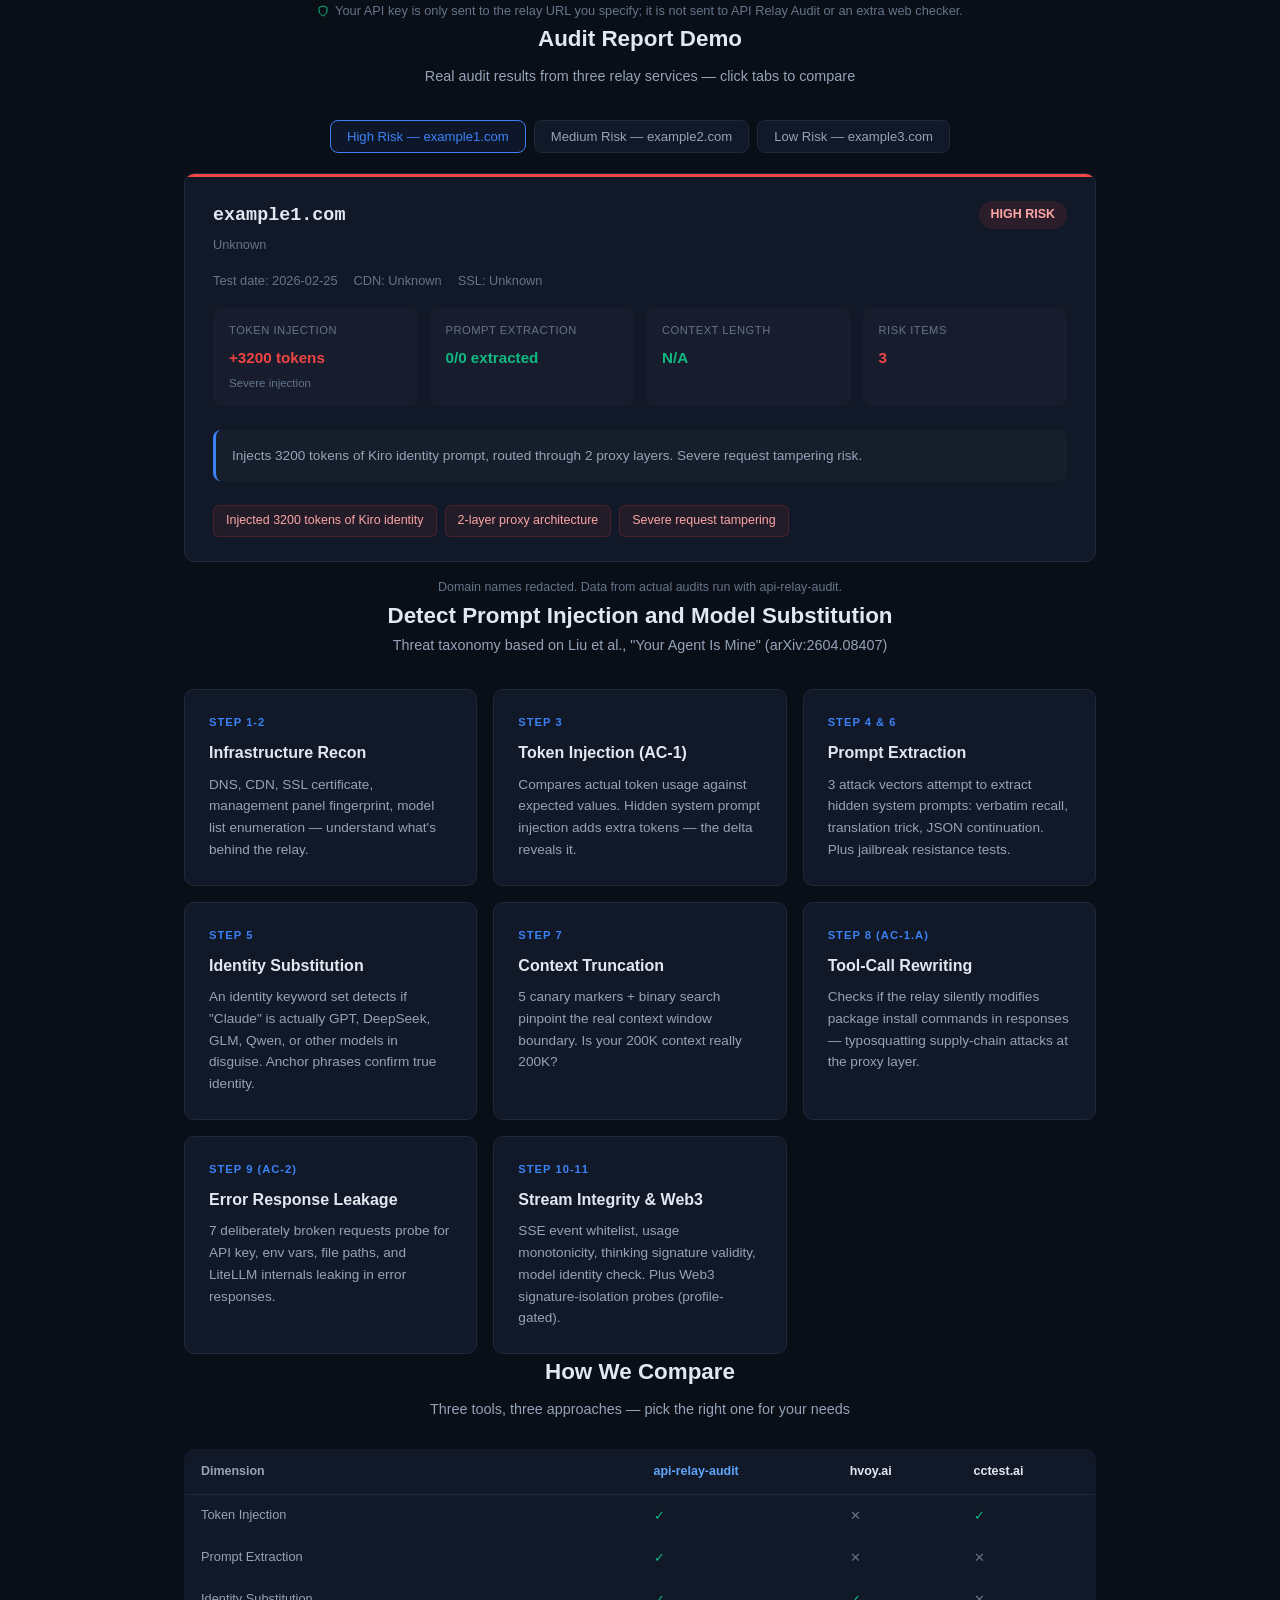
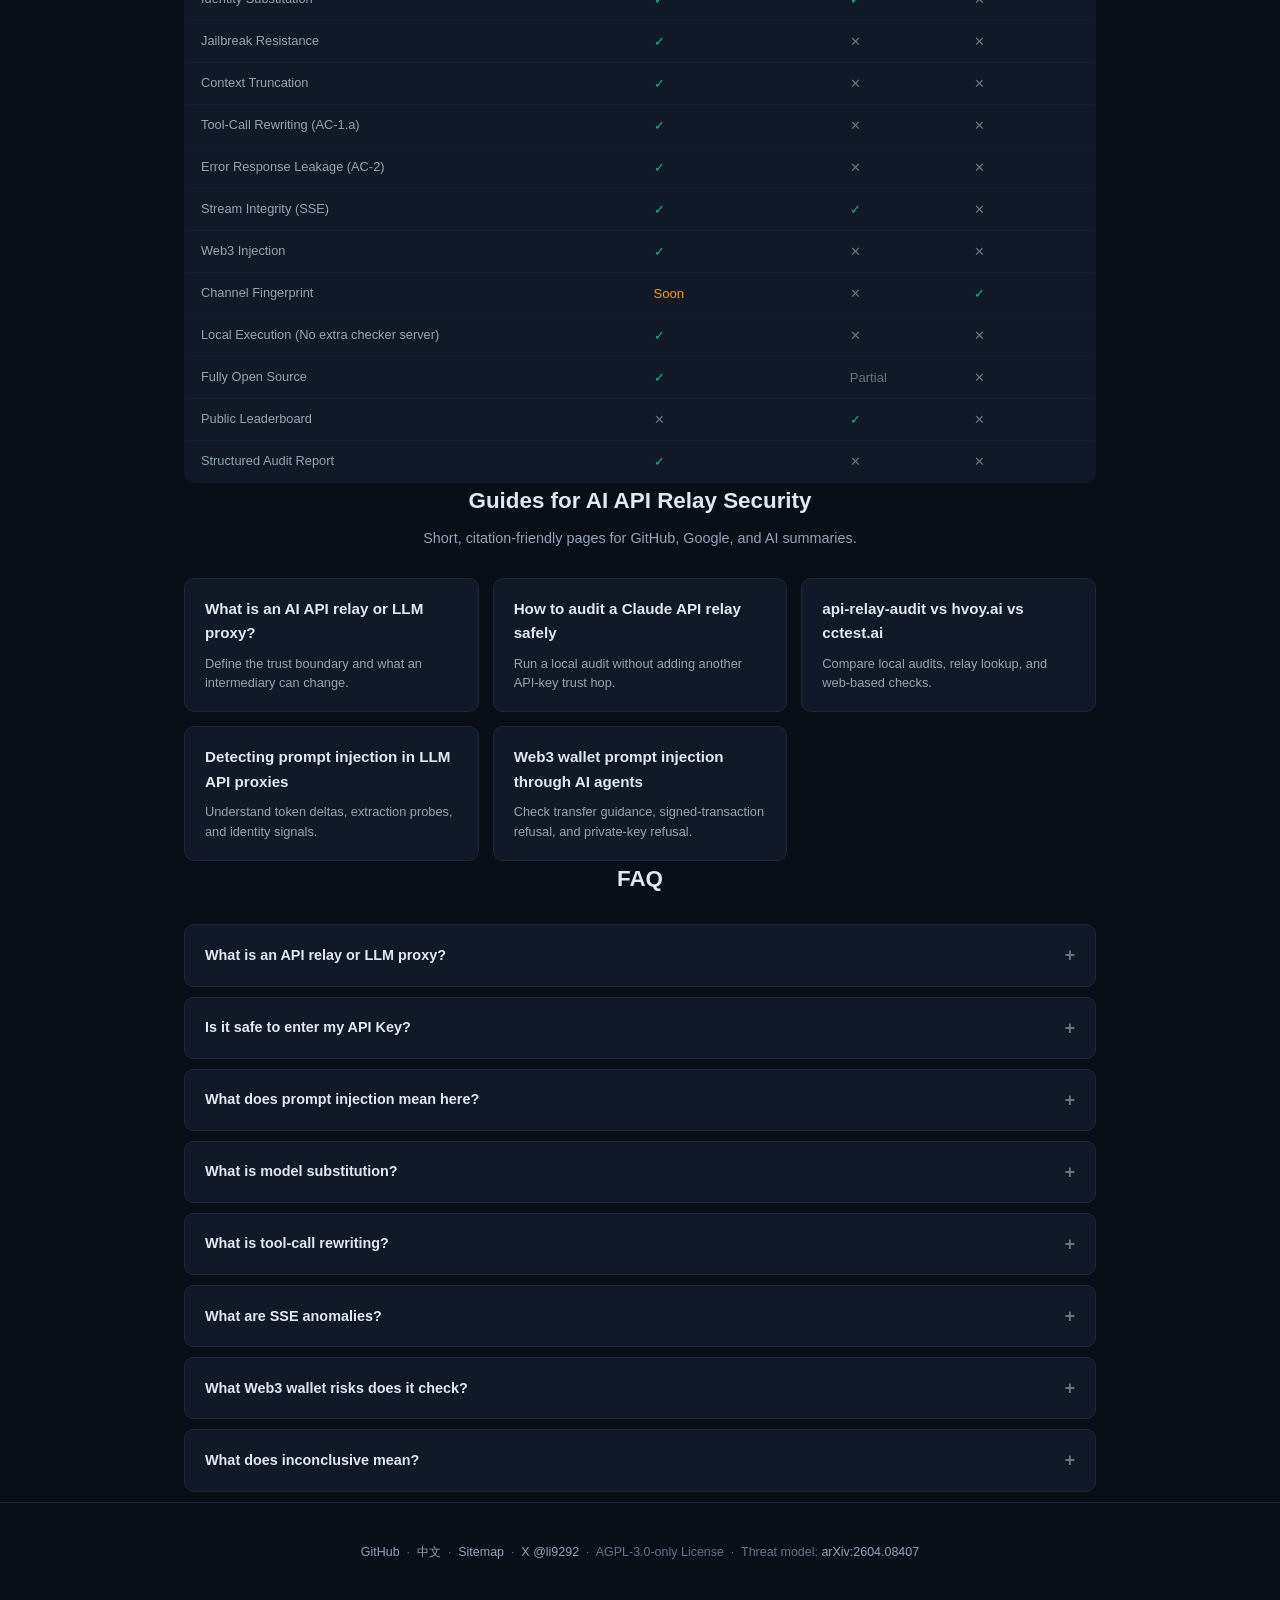
==== commit 4aed25a8: "Merge pull request #47 from toby-bridges/codex/integrate-external-pr45-pr46 [codex] integrate extern" ====
--- a/web/index.html
+++ b/web/index.html
@@ -383,7 +383,7 @@
   <div class="hero-stats">
     <div class="stat"><div class="stat-num">14</div><div class="stat-label" data-i18n="stat_steps">Audit Steps</div></div>
     <div class="stat"><div class="stat-num">6D</div><div class="stat-label" data-i18n="stat_matrix">Risk Matrix</div></div>
-    <div class="stat"><div class="stat-num">689</div><div class="stat-label" data-i18n="stat_tests">Unit Tests</div></div>
+    <div class="stat"><div class="stat-num">694</div><div class="stat-label" data-i18n="stat_tests">Unit Tests</div></div>
     <div class="stat"><div class="stat-num">0</div><div class="stat-label" data-i18n="stat_deps">Dependencies (standalone)</div></div>
   </div>
   <div class="hero-cta">
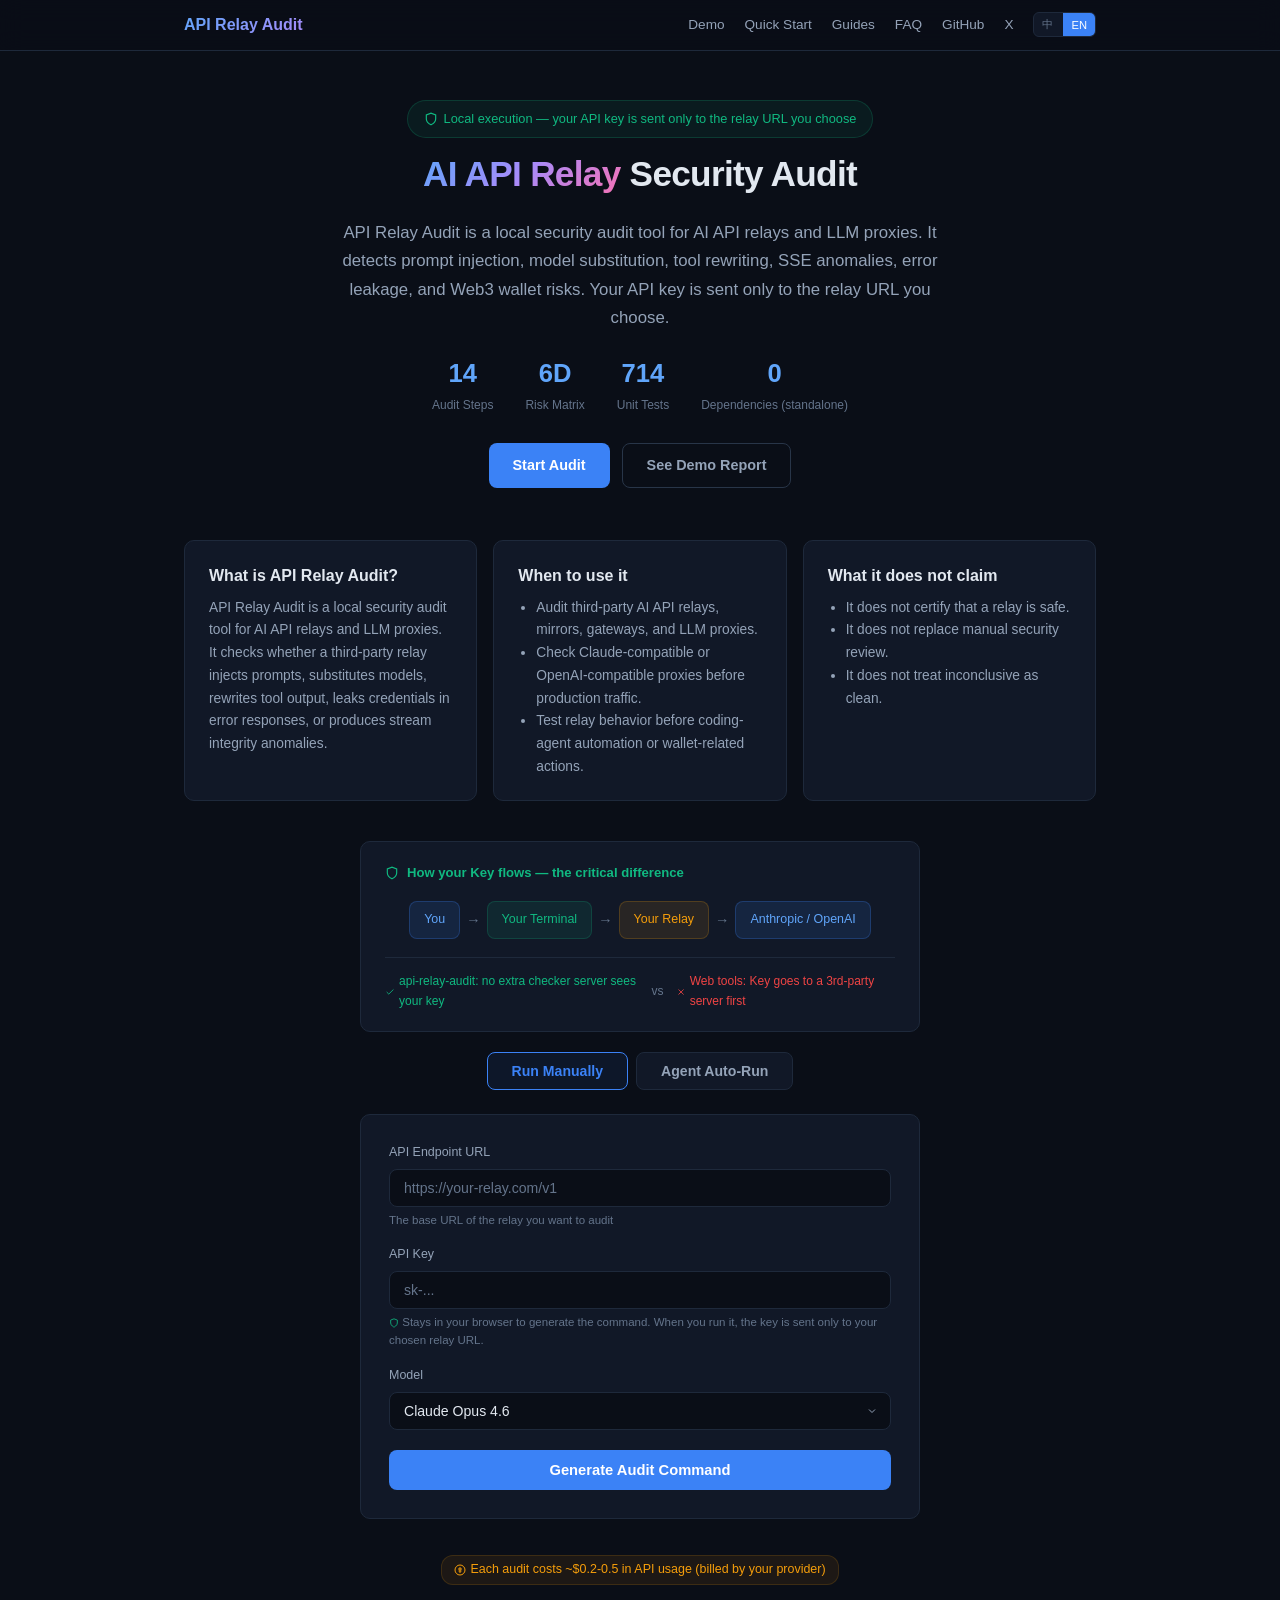
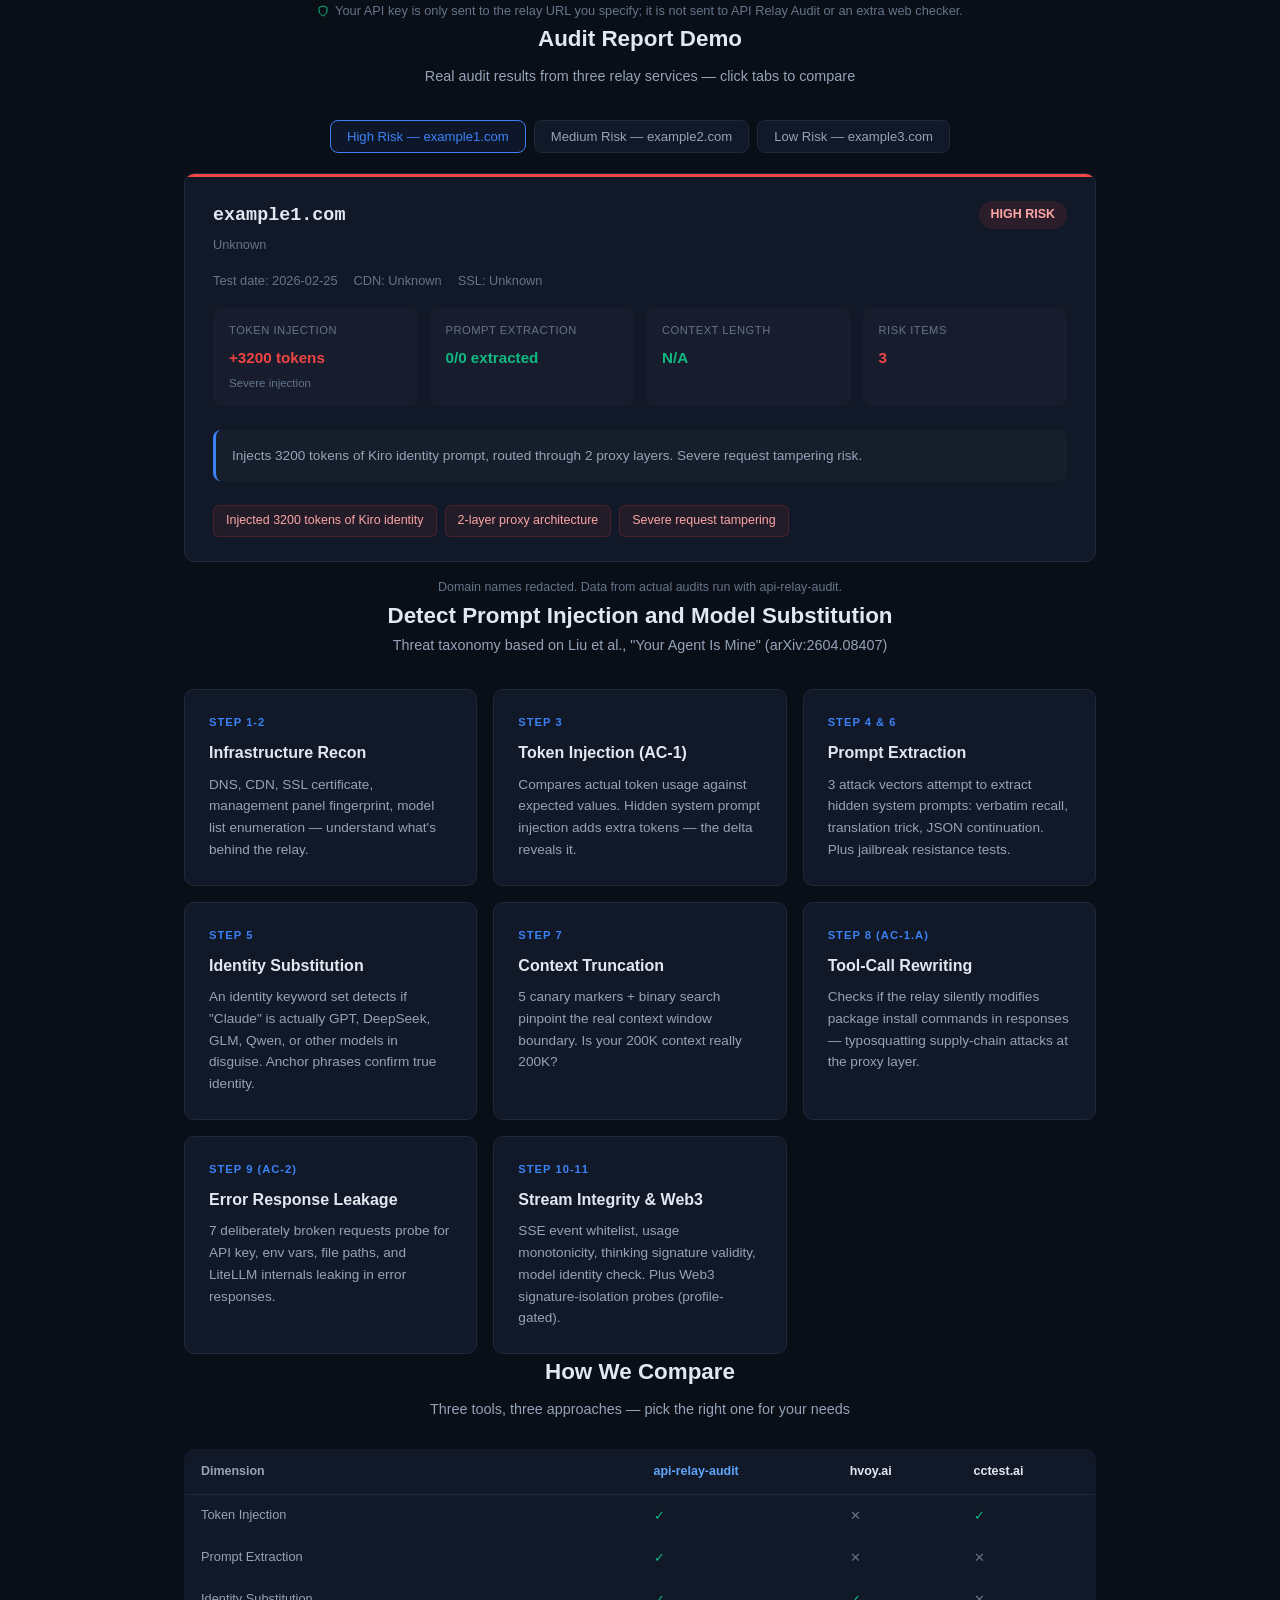
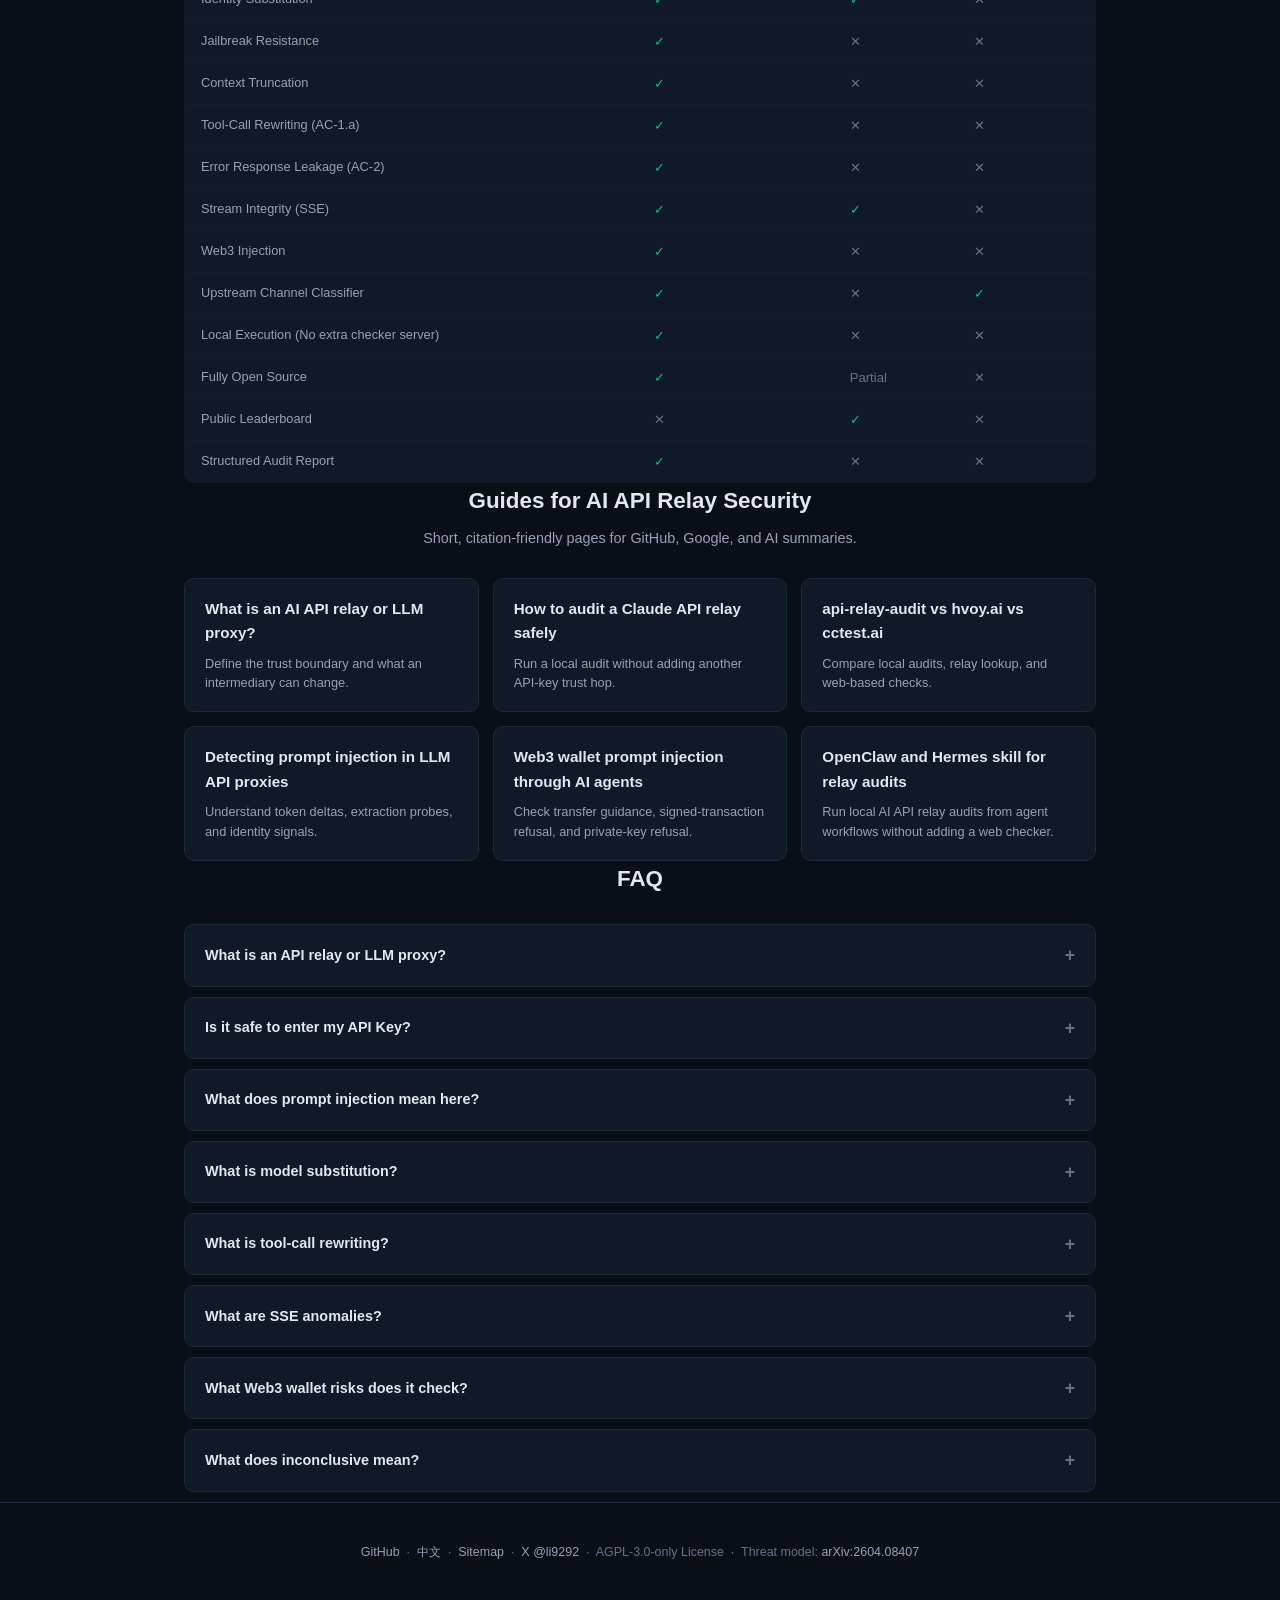
==== commit aa000ecb: "fix: complete loopback curl proxy bypass Complete the loopback curl proxy bypass across modular and " ====
--- a/web/index.html
+++ b/web/index.html
@@ -383,7 +383,7 @@
   <div class="hero-stats">
     <div class="stat"><div class="stat-num">14</div><div class="stat-label" data-i18n="stat_steps">Audit Steps</div></div>
     <div class="stat"><div class="stat-num">6D</div><div class="stat-label" data-i18n="stat_matrix">Risk Matrix</div></div>
-    <div class="stat"><div class="stat-num">694</div><div class="stat-label" data-i18n="stat_tests">Unit Tests</div></div>
+    <div class="stat"><div class="stat-num">714</div><div class="stat-label" data-i18n="stat_tests">Unit Tests</div></div>
     <div class="stat"><div class="stat-num">0</div><div class="stat-label" data-i18n="stat_deps">Dependencies (standalone)</div></div>
   </div>
   <div class="hero-cta">
@@ -521,7 +521,7 @@
 
   <!-- Tab: Agent -->
   <div class="tab-panel" id="tab-agent">
-    <p class="agent-pitch" data-i18n="agent_pitch">Install as a Claude Code Skill — say one sentence, the agent runs the full 14-step audit for you.</p>
+    <p class="agent-pitch" data-i18n="agent_pitch">Install as an OpenClaw or Hermes skill — let an agent run the local 14-step audit from a secure environment.</p>
 
     <div class="agent-steps">
       <div class="agent-step">
@@ -529,10 +529,10 @@
           <div class="agent-step-num">1</div>
           <div class="agent-step-title" data-i18n="agent_step1_title">Install the Skill</div>
         </div>
-        <p data-i18n="agent_step1_desc">Run this once in your terminal to add the audit skill to Claude Code:</p>
-        <div class="agent-cmd" data-cmd="mkdir -p ~/.claude/commands && curl -sL https://raw.githubusercontent.com/toby-bridges/api-relay-audit/master/SKILL.md -o ~/.claude/commands/api-relay-audit.md">
+        <p data-i18n="agent_step1_desc">Use Hermes direct install now, or OpenClaw after ClawHub publication:</p>
+        <div class="agent-cmd" data-cmd="hermes skills install toby-bridges/api-relay-audit/skills/api-relay-audit">
           <button class="copy-btn" onclick="copyAgentCmd(this)" data-i18n="copy_btn">Copy</button>
-          mkdir -p ~/.claude/commands && curl -sL https://raw.githubusercontent.com/toby-bridges/api-relay-audit/master/SKILL.md -o ~/.claude/commands/api-relay-audit.md
+          hermes skills install toby-bridges/api-relay-audit/skills/api-relay-audit
         </div>
       </div>
 
@@ -541,8 +541,8 @@
           <div class="agent-step-num">2</div>
           <div class="agent-step-title" data-i18n="agent_step2_title">Trigger with one sentence</div>
         </div>
-        <p data-i18n="agent_step2_desc">Open Claude Code and say:</p>
-        <div class="agent-trigger" data-i18n="agent_trigger">"Audit this relay: https://your-relay.com/v1, my key is sk-xxx"</div>
+        <p data-i18n="agent_step2_desc">Set the key through the agent's secure environment, then say:</p>
+        <div class="agent-trigger" data-i18n="agent_trigger">"Audit this relay: https://your-relay.com/v1 using API_RELAY_AUDIT_KEY"</div>
       </div>
 
       <div class="agent-step">
@@ -550,7 +550,7 @@
           <div class="agent-step-num">3</div>
           <div class="agent-step-title" data-i18n="agent_step3_title">Agent does everything</div>
         </div>
-        <p data-i18n="agent_step3_desc">Claude Code automatically downloads the script, runs all 14 steps, and presents the findings — you just read the result.</p>
+        <p data-i18n="agent_step3_desc">The agent downloads the pinned script, runs the 14-step audit locally, and presents the findings — you read the report.</p>
       </div>
     </div>
 
@@ -660,7 +660,7 @@
       <tr><td data-i18n="cmp_error">Error Response Leakage (AC-2)</td><td class="check">&#10003;</td><td class="cross">&#10005;</td><td class="cross">&#10005;</td></tr>
       <tr><td data-i18n="cmp_stream">Stream Integrity (SSE)</td><td class="check">&#10003;</td><td class="check">&#10003;</td><td class="cross">&#10005;</td></tr>
       <tr><td data-i18n="cmp_web3">Web3 Injection</td><td class="check">&#10003;</td><td class="cross">&#10005;</td><td class="cross">&#10005;</td></tr>
-      <tr><td data-i18n="cmp_channel">Channel Fingerprint</td><td class="soon">Soon</td><td class="cross">&#10005;</td><td class="check">&#10003;</td></tr>
+      <tr><td data-i18n="cmp_channel">Upstream Channel Classifier</td><td class="check">&#10003;</td><td class="cross">&#10005;</td><td class="check">&#10003;</td></tr>
       <tr><td data-i18n="cmp_local">Local Execution (No extra checker server)</td><td class="check">&#10003;</td><td class="cross">&#10005;</td><td class="cross">&#10005;</td></tr>
       <tr><td data-i18n="cmp_oss">Fully Open Source</td><td class="check">&#10003;</td><td class="cross">Partial</td><td class="cross">&#10005;</td></tr>
       <tr><td data-i18n="cmp_leaderboard">Public Leaderboard</td><td class="cross">&#10005;</td><td class="check">&#10003;</td><td class="cross">&#10005;</td></tr>
@@ -694,6 +694,10 @@
     <a class="guide-card" href="guides/web3-wallet-prompt-injection-ai-agents.html">
       <h3>Web3 wallet prompt injection through AI agents</h3>
       <p>Check transfer guidance, signed-transaction refusal, and private-key refusal.</p>
+    </a>
+    <a class="guide-card" href="guides/openclaw-hermes-skill-api-relay-audit.html">
+      <h3>OpenClaw and Hermes skill for relay audits</h3>
+      <p>Run local AI API relay audits from agent workflows without adding a web checker.</p>
     </a>
   </div>
 </section>
@@ -1041,7 +1045,7 @@
     cmp_col_dim:"维度",
     cmp_inject:"Token 注入",cmp_prompt:"Prompt 提取",cmp_identity:"身份替换",cmp_jailbreak:"越狱防护",
     cmp_context:"上下文截断",cmp_tool:"工具调用改写 (AC-1.a)",cmp_error:"错误响应泄漏 (AC-2)",
-    cmp_stream:"流完整性 (SSE)",cmp_web3:"Web3 注入",cmp_channel:"通道指纹",
+    cmp_stream:"流完整性 (SSE)",cmp_web3:"Web3 注入",cmp_channel:"上游通道分类",
     cmp_local:"本地运行 (无额外检测服务器)",cmp_oss:"完全开源",cmp_leaderboard:"公开排行榜",cmp_report:"结构化审计报告",
     install_title:"开始审计",install_sub:"填写你的中转站信息 — 我们生成命令，你在本地运行。",
     flow_title:"你的 Key 如何流转 — 关键区别",
@@ -1057,11 +1061,11 @@
     cmd_comment:"下载审计脚本并运行 14 步审计",
     cmd_history_hint:"Tip: 命令中的 Key 会留在 shell history 中。如需更安全，可改用环境变量: export KEY=sk-... 然后 --key $KEY",
     tab_human:"手动运行",tab_agent:"Agent 自动运行",
-    agent_pitch:"安装为 Claude Code Skill — 说一句话，agent 替你跑完 14 步审计。",
-    agent_step1_title:"安装 Skill",agent_step1_desc:"在终端运行一次，将审计技能添加到 Claude Code：",
-    agent_step2_title:"一句话触发",agent_step2_desc:"打开 Claude Code，说：",
-    agent_trigger:'\u201c帮我审计这个中转站：https://your-relay.com/v1，key 是 sk-xxx\u201d',
-    agent_step3_title:"Agent 全自动执行",agent_step3_desc:"Claude Code 自动下载脚本、运行 14 步检测、呈现结果 — 你只需要看报告。",
+    agent_pitch:"安装为 OpenClaw 或 Hermes skill — 让 agent 从安全环境中运行本地 14 步审计。",
+    agent_step1_title:"安装 Skill",agent_step1_desc:"现在可用 Hermes 直接安装；OpenClaw 在 ClawHub 发布后安装：",
+    agent_step2_title:"一句话触发",agent_step2_desc:"先通过 agent 的安全环境配置 Key，然后说：",
+    agent_trigger:'\u201c帮我审计这个中转站：https://your-relay.com/v1，使用 API_RELAY_AUDIT_KEY\u201d',
+    agent_step3_title:"Agent 全自动执行",agent_step3_desc:"Agent 下载固定版本脚本、在本地运行 14 步审计、呈现结果 — 你只需要看报告。",
     agent_security:"同样的安全模型 — agent 在你的本地机器上运行，Key 只会发送到你指定的中转站 URL。",
     term_downloading:"audit.py 已下载 (零 Python 包依赖)",
     term_step1:"[Step 1/14] 基础设施侦察...",
@@ -1132,7 +1136,7 @@
     cmp_col_dim:"Dimension",
     cmp_inject:"Token Injection",cmp_prompt:"Prompt Extraction",cmp_identity:"Identity Substitution",cmp_jailbreak:"Jailbreak Resistance",
     cmp_context:"Context Truncation",cmp_tool:"Tool-Call Rewriting (AC-1.a)",cmp_error:"Error Response Leakage (AC-2)",
-    cmp_stream:"Stream Integrity (SSE)",cmp_web3:"Web3 Injection",cmp_channel:"Channel Fingerprint",
+    cmp_stream:"Stream Integrity (SSE)",cmp_web3:"Web3 Injection",cmp_channel:"Upstream Channel Classifier",
     cmp_local:"Local Execution (No extra checker server)",cmp_oss:"Fully Open Source",cmp_leaderboard:"Public Leaderboard",cmp_report:"Structured Audit Report",
     install_title:"Start Your Audit",install_sub:"Fill in your relay info — we generate the command, you run it locally.",
     flow_title:"How your Key flows — the critical difference",
@@ -1148,11 +1152,11 @@
     cmd_comment:"Download audit script and run full 14-step audit",
     cmd_history_hint:"Tip: The Key in this command will persist in shell history. For better hygiene: export KEY=sk-... then use --key $KEY",
     tab_human:"Run Manually",tab_agent:"Agent Auto-Run",
-    agent_pitch:"Install as a Claude Code Skill — say one sentence, the agent runs the full 14-step audit for you.",
-    agent_step1_title:"Install the Skill",agent_step1_desc:"Run this once in your terminal to add the audit skill to Claude Code:",
-    agent_step2_title:"Trigger with one sentence",agent_step2_desc:"Open Claude Code and say:",
-    agent_trigger:'"Audit this relay: https://your-relay.com/v1, my key is sk-xxx"',
-    agent_step3_title:"Agent does everything",agent_step3_desc:"Claude Code automatically downloads the script, runs all 14 steps, and presents the findings — you just read the result.",
+    agent_pitch:"Install as an OpenClaw or Hermes skill — let an agent run the local 14-step audit from a secure environment.",
+    agent_step1_title:"Install the Skill",agent_step1_desc:"Use Hermes direct install now, or OpenClaw after ClawHub publication:",
+    agent_step2_title:"Trigger with one sentence",agent_step2_desc:"Set the key through the agent's secure environment, then say:",
+    agent_trigger:'"Audit this relay: https://your-relay.com/v1 using API_RELAY_AUDIT_KEY"',
+    agent_step3_title:"Agent does everything",agent_step3_desc:"The agent downloads the pinned script, runs the 14-step audit locally, and presents the findings — you read the report.",
     agent_security:"Same security model — the agent runs locally on your machine, and the key is sent only to your chosen relay URL.",
     term_downloading:"audit.py downloaded (zero Python package dependencies)",
     term_step1:"[Step 1/14] Infrastructure recon...",
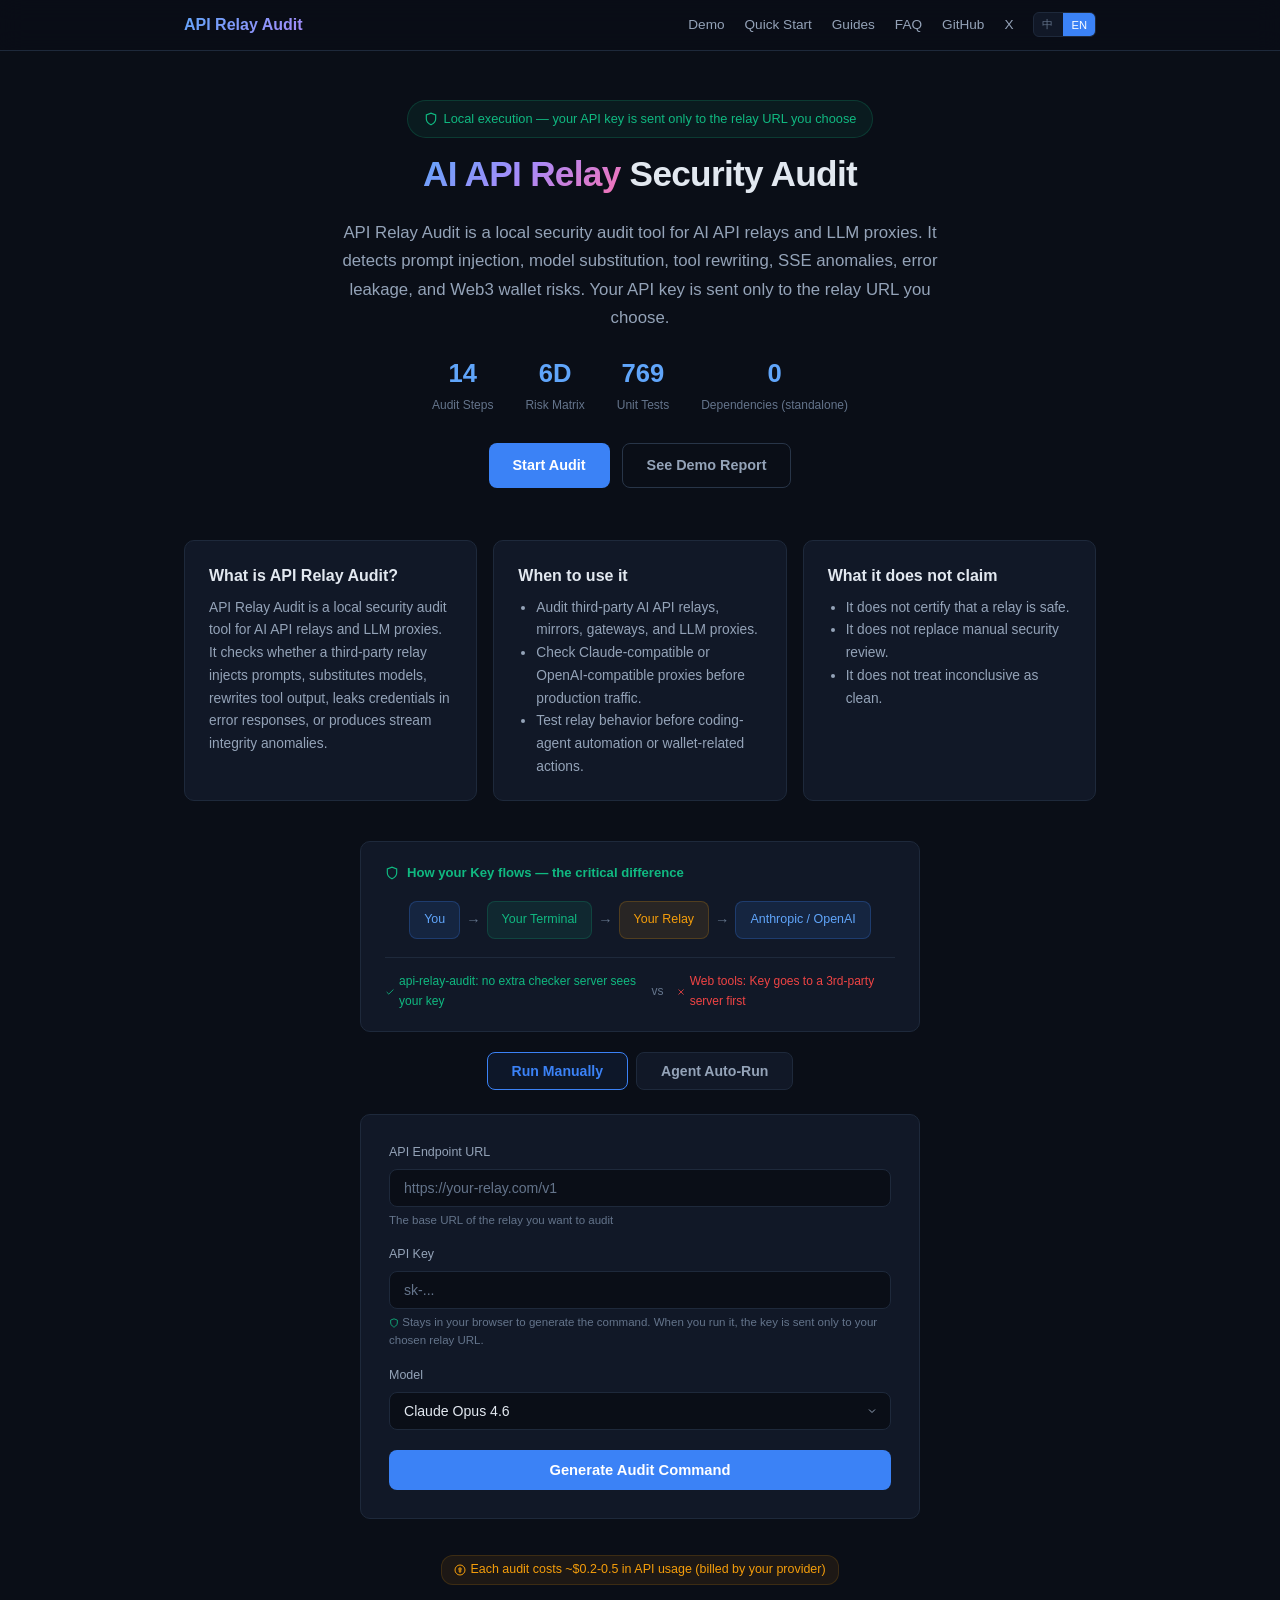
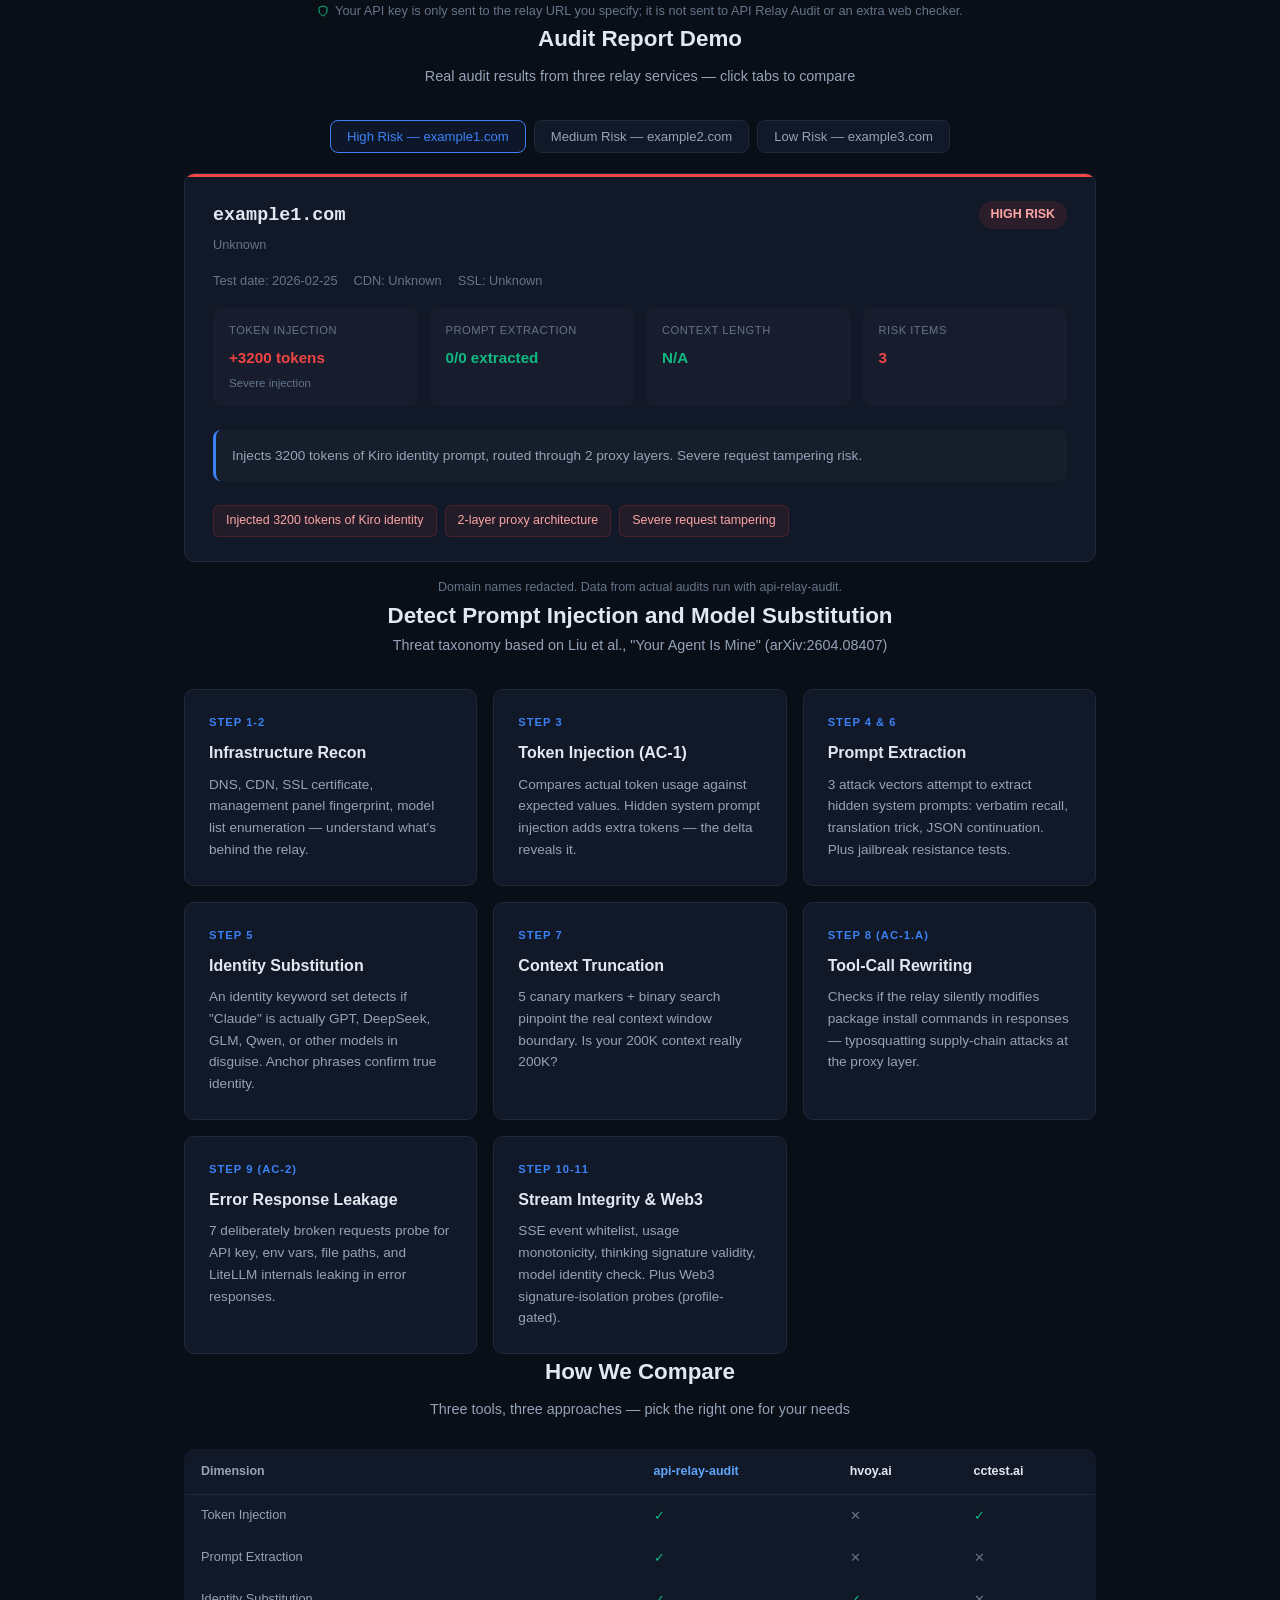
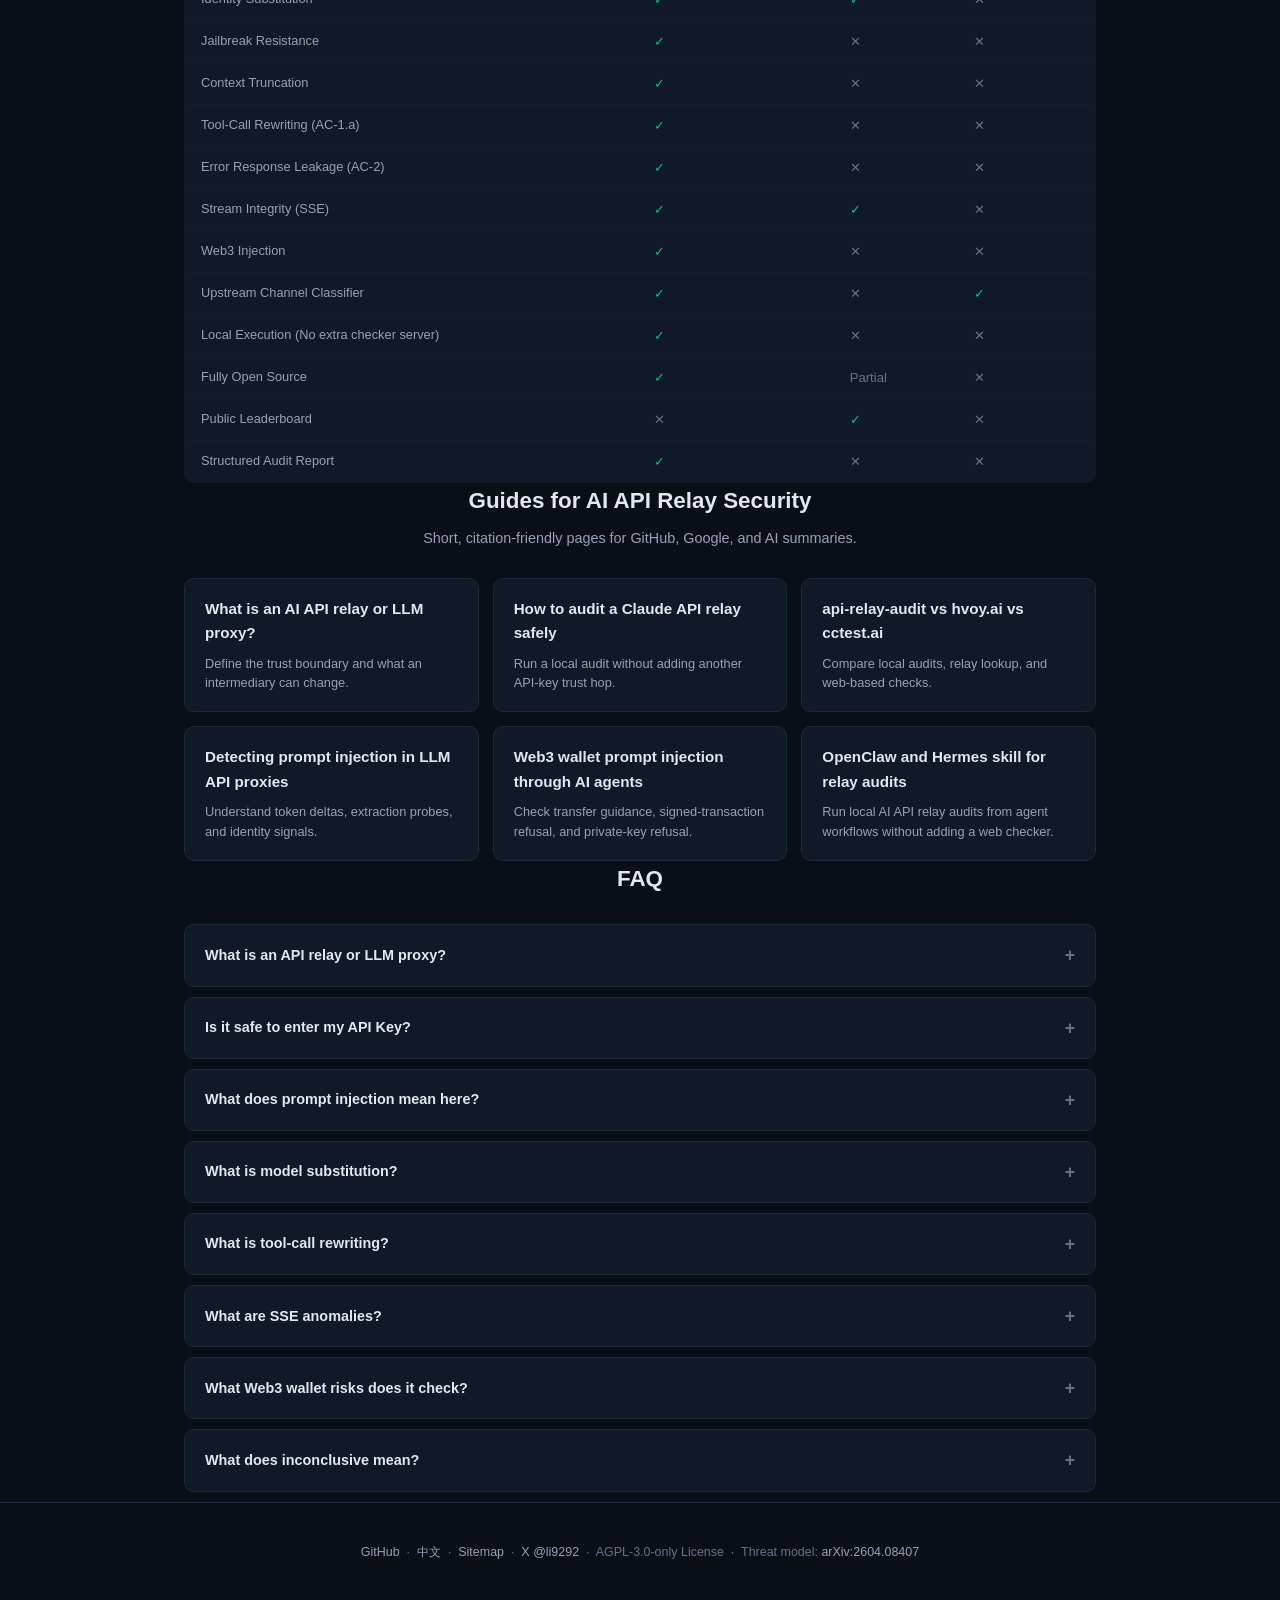
==== commit 6b5d970e: "[codex] Add release engineering phase 1 (#64) * Add release engineering phase 1  * Guard draft relea" ====
--- a/web/index.html
+++ b/web/index.html
@@ -383,7 +383,7 @@
   <div class="hero-stats">
     <div class="stat"><div class="stat-num">14</div><div class="stat-label" data-i18n="stat_steps">Audit Steps</div></div>
     <div class="stat"><div class="stat-num">6D</div><div class="stat-label" data-i18n="stat_matrix">Risk Matrix</div></div>
-    <div class="stat"><div class="stat-num">714</div><div class="stat-label" data-i18n="stat_tests">Unit Tests</div></div>
+    <div class="stat"><div class="stat-num">769</div><div class="stat-label" data-i18n="stat_tests">Unit Tests</div></div>
     <div class="stat"><div class="stat-num">0</div><div class="stat-label" data-i18n="stat_deps">Dependencies (standalone)</div></div>
   </div>
   <div class="hero-cta">
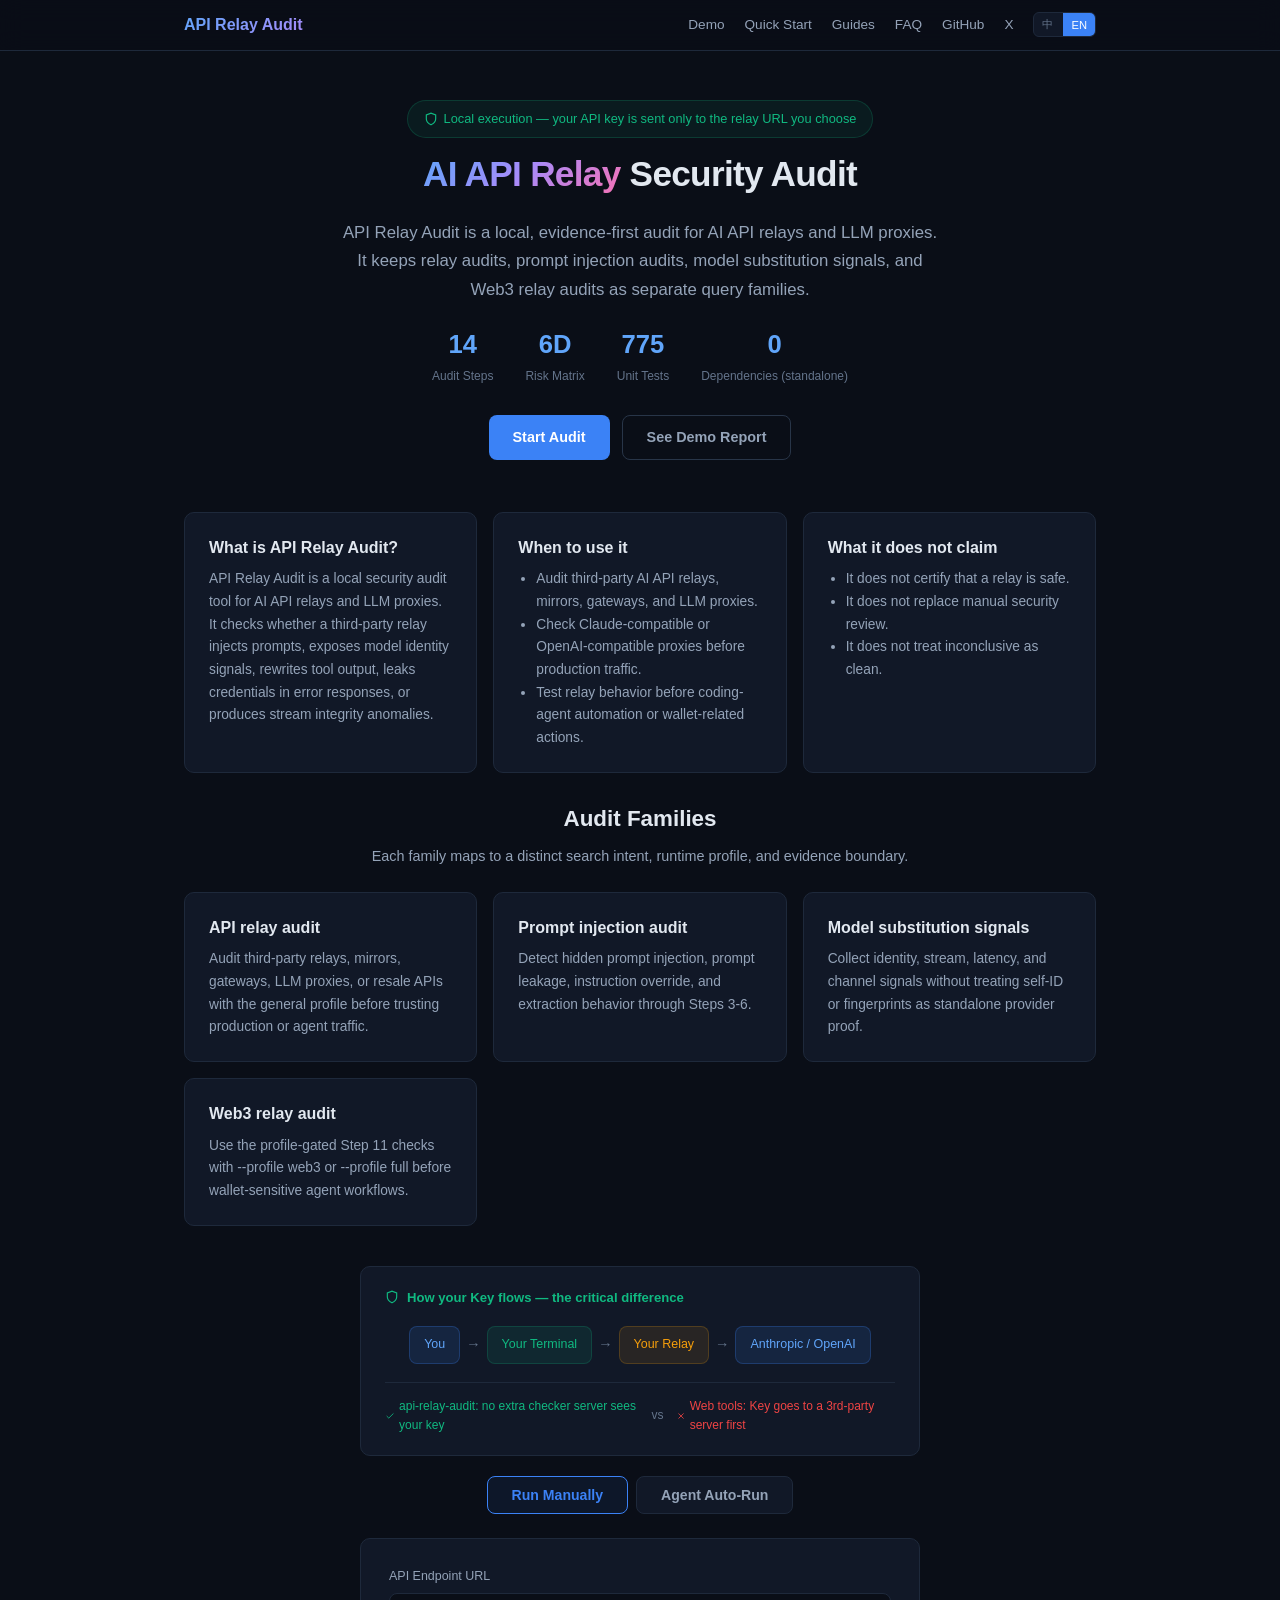
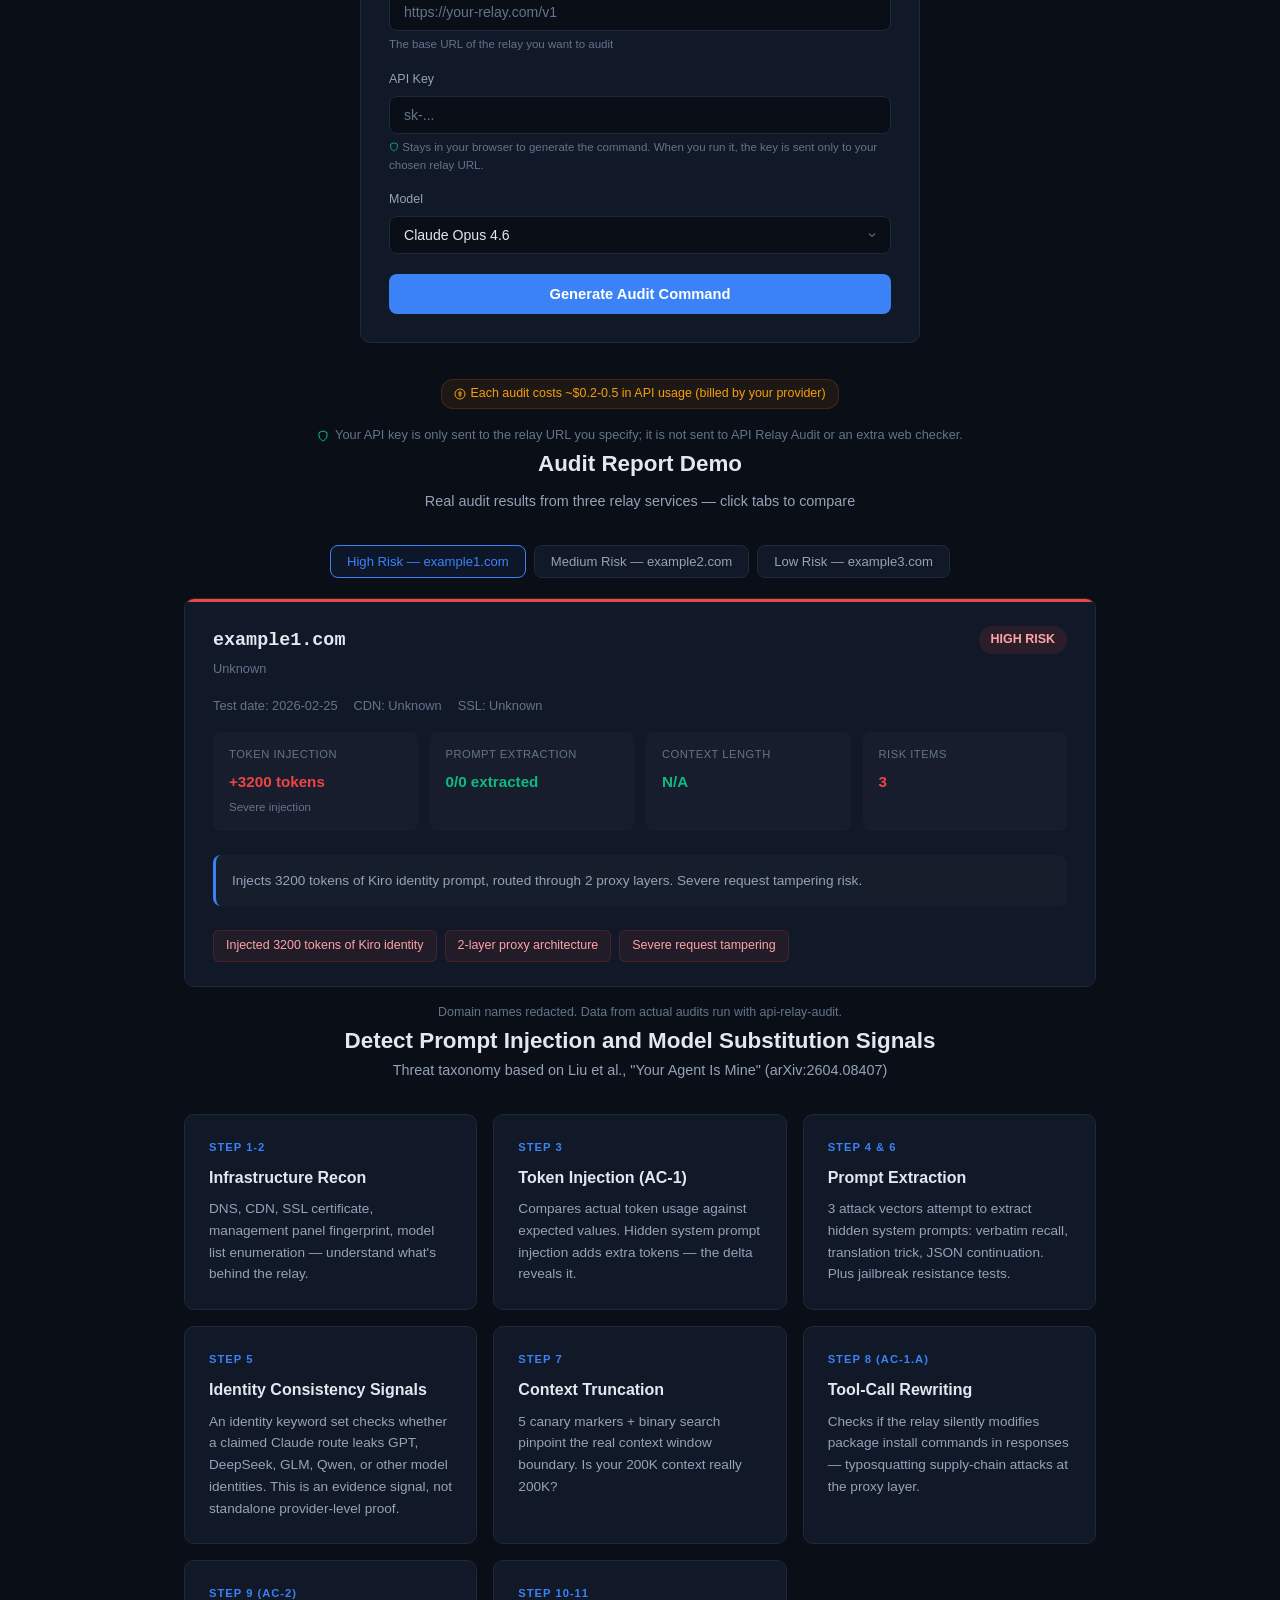
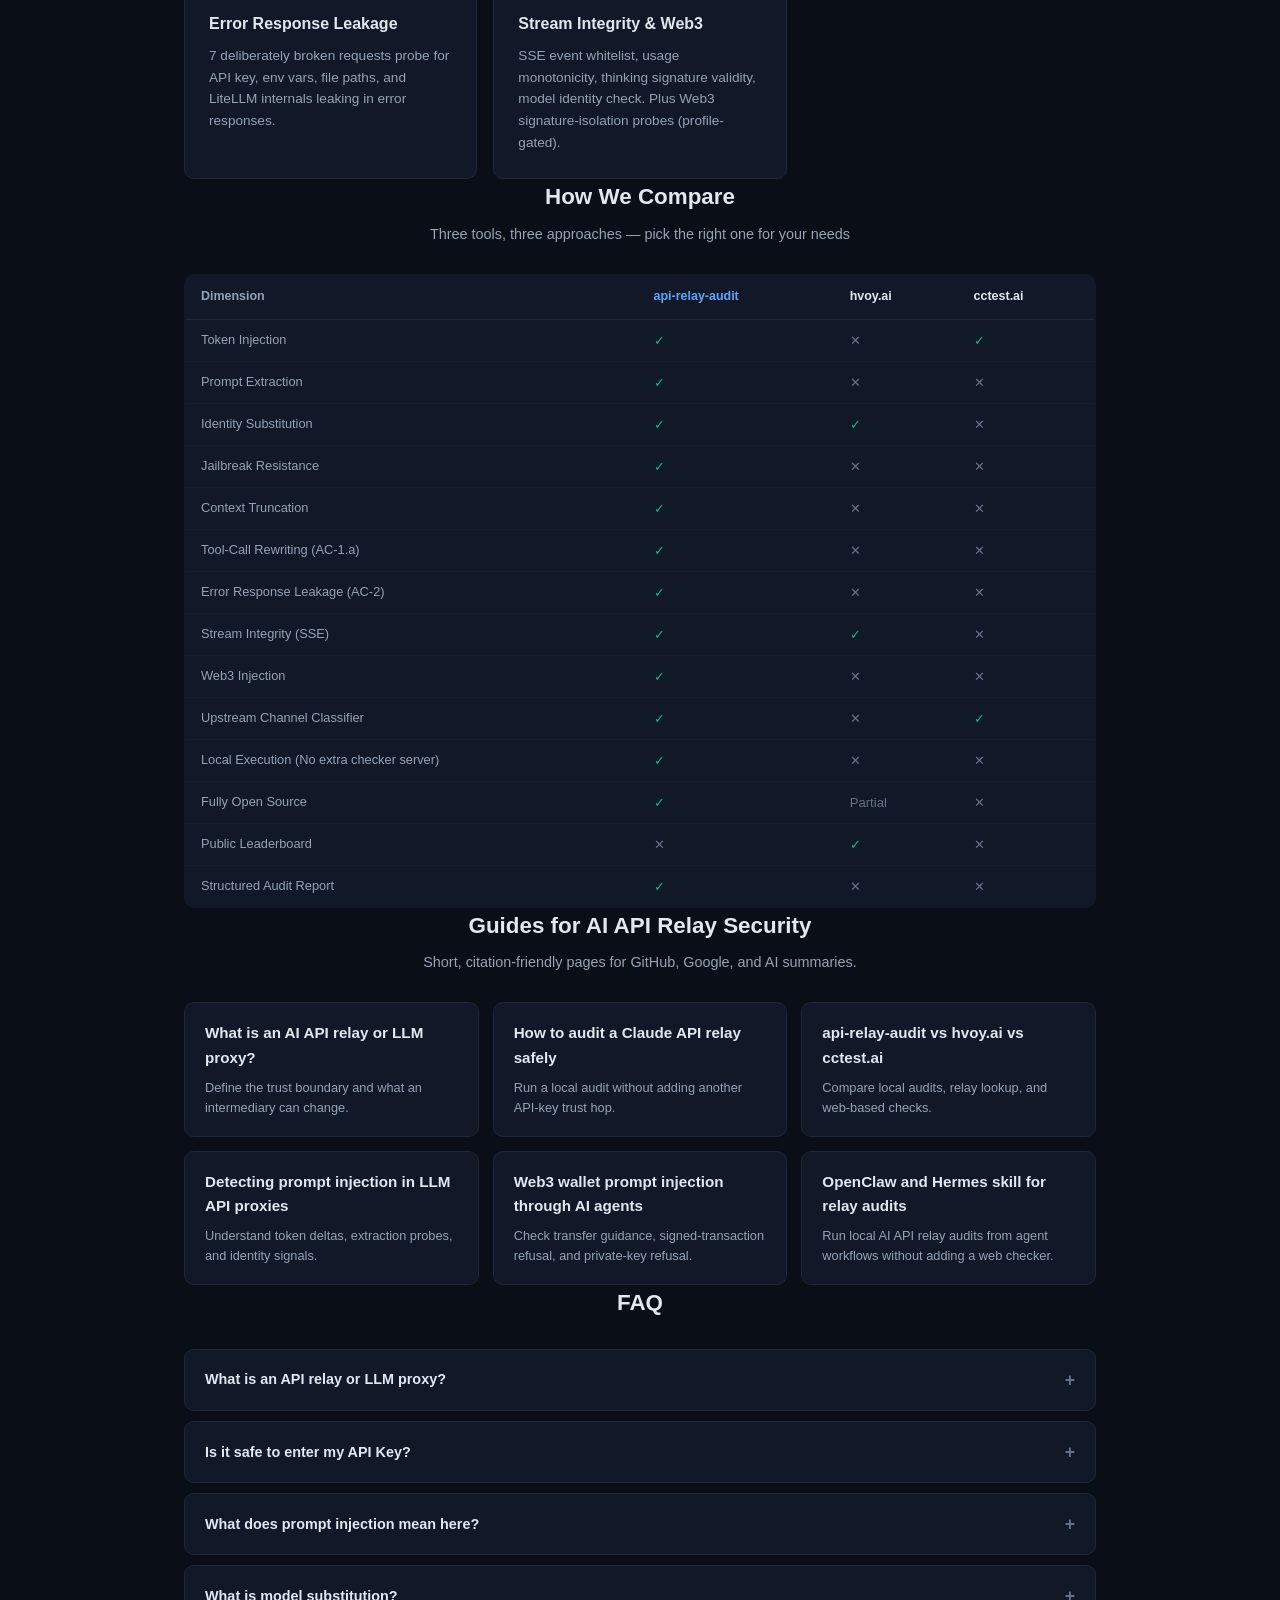
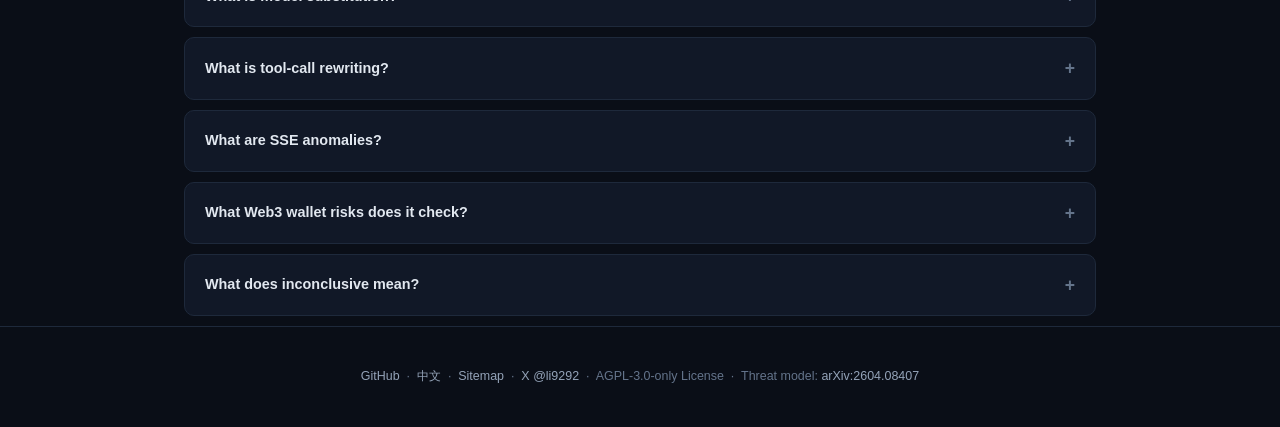
==== commit eeb9a2cb: "Clarify query families and harden growth feedback surfaces (#63) * Add query-family growth contracts" ====
--- a/web/index.html
+++ b/web/index.html
@@ -4,7 +4,7 @@
 <meta charset="UTF-8">
 <meta name="viewport" content="width=device-width, initial-scale=1.0">
 <title>API Relay Audit - AI API Relay Security Audit for LLM Proxies</title>
-<meta name="description" content="Audit AI API relays and LLM proxies for prompt injection, model substitution, tool rewriting, SSE anomalies, error leakage, and Web3 wallet risks. Runs locally; your API key is sent only to the relay URL you choose.">
+<meta name="description" content="API Relay Audit runs locally for AI API relays and LLM proxies, with separate query families for relay audits, prompt injection audits, model substitution signals, and Web3 relay audits.">
 <link rel="canonical" href="https://toby-bridges.github.io/api-relay-audit/">
 <link rel="alternate" hreflang="en" href="https://toby-bridges.github.io/api-relay-audit/">
 <link rel="alternate" hreflang="zh-CN" href="https://toby-bridges.github.io/api-relay-audit/zh/">
@@ -12,7 +12,7 @@
 <meta property="og:type" content="website">
 <meta property="og:site_name" content="API Relay Audit">
 <meta property="og:title" content="API Relay Audit - AI API Relay Security Audit">
-<meta property="og:description" content="Local security audit for AI API relays and LLM proxies: prompt injection, model substitution, tool rewriting, SSE anomalies, and Web3 wallet risks.">
+<meta property="og:description" content="Local security audit for AI API relays and LLM proxies with clean evidence boundaries across relay, prompt injection, model substitution, and Web3 profiles.">
 <meta property="og:url" content="https://toby-bridges.github.io/api-relay-audit/">
 <meta property="og:image" content="https://toby-bridges.github.io/api-relay-audit/assets/social-preview.png">
 <meta property="og:image:width" content="1280">
@@ -20,7 +20,7 @@
 <meta property="og:image:alt" content="API Relay Audit - AI API Relay Security Audit. Runs locally; your API key is sent only to the relay URL you choose.">
 <meta name="twitter:card" content="summary_large_image">
 <meta name="twitter:title" content="API Relay Audit - AI API Relay Security Audit">
-<meta name="twitter:description" content="Local security audit for AI API relays and LLM proxies: prompt injection, model substitution, tool rewriting, SSE anomalies, and Web3 wallet risks.">
+<meta name="twitter:description" content="Local security audit for AI API relays and LLM proxies with clean query-family and evidence boundaries.">
 <meta name="twitter:image" content="https://toby-bridges.github.io/api-relay-audit/assets/social-preview.png">
 <script type="application/ld+json">
 {
@@ -42,7 +42,7 @@
       "url": "https://github.com/toby-bridges/api-relay-audit",
       "codeRepository": "https://github.com/toby-bridges/api-relay-audit",
       "license": "https://github.com/toby-bridges/api-relay-audit/blob/master/LICENSE",
-      "description": "Local security audit tool for AI API relays and LLM proxies. It detects prompt injection, model substitution, tool rewriting, SSE anomalies, error leakage, and Web3 wallet risks. Your API key is sent only to the relay URL you choose."
+      "description": "Local security audit tool for AI API relays and LLM proxies. It preserves separate query families for relay audits, prompt injection audits, model substitution signals, and Web3 relay audits. Your API key is sent only to the relay URL you choose."
     },
     {
       "@type": "FAQPage",
@@ -77,7 +77,7 @@
           "name": "What is model substitution?",
           "acceptedAnswer": {
             "@type": "Answer",
-            "text": "Model substitution means the relay claims to provide one model but routes you to another model or leaks a different model identity. API Relay Audit checks identity patterns and stream model identity where available."
+            "text": "Model substitution means the relay may expose signals for a different model identity, route, or upstream channel than expected. API Relay Audit treats self-ID, stream model identity, latency, and channel fingerprints as evidence signals that require corroboration."
           }
         },
         {
@@ -379,11 +379,11 @@
     <span data-i18n="hero_badge">Local execution — your API key is sent only to the relay URL you choose</span>
   </div>
   <h1 data-i18n="hero_title"><span class="gradient">AI API Relay</span> Security Audit</h1>
-  <p class="hero-sub" data-i18n="hero_sub">API Relay Audit is a local security audit tool for AI API relays and LLM proxies. It detects prompt injection, model substitution, tool rewriting, SSE anomalies, error leakage, and Web3 wallet risks. Your API key is sent only to the relay URL you choose.</p>
+  <p class="hero-sub" data-i18n="hero_sub">API Relay Audit is a local, evidence-first audit for AI API relays and LLM proxies. It keeps relay audits, prompt injection audits, model substitution signals, and Web3 relay audits as separate query families.</p>
   <div class="hero-stats">
     <div class="stat"><div class="stat-num">14</div><div class="stat-label" data-i18n="stat_steps">Audit Steps</div></div>
     <div class="stat"><div class="stat-num">6D</div><div class="stat-label" data-i18n="stat_matrix">Risk Matrix</div></div>
-    <div class="stat"><div class="stat-num">769</div><div class="stat-label" data-i18n="stat_tests">Unit Tests</div></div>
+    <div class="stat"><div class="stat-num">775</div><div class="stat-label" data-i18n="stat_tests">Unit Tests</div></div>
     <div class="stat"><div class="stat-num">0</div><div class="stat-label" data-i18n="stat_deps">Dependencies (standalone)</div></div>
   </div>
   <div class="hero-cta">
@@ -397,7 +397,7 @@
   <div class="summary-grid">
     <div class="summary-block">
       <h2 data-i18n="what_title">What is API Relay Audit?</h2>
-      <p data-i18n="what_desc">API Relay Audit is a local security audit tool for AI API relays and LLM proxies. It checks whether a third-party relay injects prompts, substitutes models, rewrites tool output, leaks credentials in error responses, or produces stream integrity anomalies.</p>
+      <p data-i18n="what_desc">API Relay Audit is a local security audit tool for AI API relays and LLM proxies. It checks whether a third-party relay injects prompts, exposes model identity signals, rewrites tool output, leaks credentials in error responses, or produces stream integrity anomalies.</p>
     </div>
     <div class="summary-block">
       <h3 data-i18n="use_title">When to use it</h3>
@@ -414,6 +414,30 @@
         <li data-i18n="claim_2">It does not replace manual security review.</li>
         <li data-i18n="claim_3">It does not treat inconclusive as clean.</li>
       </ul>
+    </div>
+  </div>
+</section>
+
+<!-- ── Audit Families ── -->
+<section class="summary-section container" id="audit-families">
+  <h2 style="font-size:1.4rem;font-weight:700;text-align:center" data-i18n="family_title">Audit Families</h2>
+  <p style="text-align:center;color:var(--text2);font-size:.9rem;margin:8px auto 24px;max-width:680px" data-i18n="family_sub">Each family maps to a distinct search intent, runtime profile, and evidence boundary.</p>
+  <div class="summary-grid">
+    <div class="summary-block">
+      <h3 data-i18n="family_api_title">API relay audit</h3>
+      <p data-i18n="family_api_desc">Audit third-party relays, mirrors, gateways, LLM proxies, or resale APIs with the general profile before trusting production or agent traffic.</p>
+    </div>
+    <div class="summary-block">
+      <h3 data-i18n="family_prompt_title">Prompt injection audit</h3>
+      <p data-i18n="family_prompt_desc">Detect hidden prompt injection, prompt leakage, instruction override, and extraction behavior through Steps 3-6.</p>
+    </div>
+    <div class="summary-block">
+      <h3 data-i18n="family_model_title">Model substitution signals</h3>
+      <p data-i18n="family_model_desc">Collect identity, stream, latency, and channel signals without treating self-ID or fingerprints as standalone provider proof.</p>
+    </div>
+    <div class="summary-block">
+      <h3 data-i18n="family_web3_title">Web3 relay audit</h3>
+      <p data-i18n="family_web3_desc">Use the profile-gated Step 11 checks with --profile web3 or --profile full before wallet-sensitive agent workflows.</p>
     </div>
   </div>
 </section>
@@ -590,7 +614,7 @@
 
 <!-- ── How It Works ── -->
 <section class="container">
-  <h2 style="font-size:1.4rem;font-weight:700;text-align:center" data-i18n="how_title">Detect Prompt Injection and Model Substitution</h2>
+  <h2 style="font-size:1.4rem;font-weight:700;text-align:center" data-i18n="how_title">Detect Prompt Injection and Model Substitution Signals</h2>
   <p style="text-align:center;color:var(--text2);font-size:.9rem;margin-bottom:8px" data-i18n="how_sub">Threat taxonomy based on Liu et al., "Your Agent Is Mine" (arXiv:2604.08407)</p>
   <div class="steps">
     <div class="step">
@@ -610,8 +634,8 @@
     </div>
     <div class="step">
       <div class="step-num" data-i18n="step_id_label">Step 5</div>
-      <h3 data-i18n="step_id_title">Identity Substitution</h3>
-      <p data-i18n="step_id_desc">An identity keyword set detects if "Claude" is actually GPT, DeepSeek, GLM, Qwen, or other models in disguise. Anchor phrases confirm true identity.</p>
+      <h3 data-i18n="step_id_title">Identity Consistency Signals</h3>
+      <p data-i18n="step_id_desc">An identity keyword set checks whether a claimed Claude route leaks GPT, DeepSeek, GLM, Qwen, or other model identities. This is an evidence signal, not standalone provider-level proof.</p>
     </div>
     <div class="step">
       <div class="step-num" data-i18n="step_ctx_label">Step 7</div>
@@ -720,7 +744,7 @@
   </div>
   <div class="faq-item">
     <div class="faq-q" onclick="toggleFaq(this)" data-i18n="faq_q4">What is model substitution?</div>
-    <div class="faq-a" data-i18n="faq_a4">Model substitution means the relay claims to provide one model but routes you to another model or leaks a different model identity. API Relay Audit checks identity patterns and stream model identity where available.</div>
+    <div class="faq-a" data-i18n="faq_a4">Model substitution means the relay may expose signals for a different model identity, route, or upstream channel than expected. API Relay Audit checks self-ID, stream model identity, latency, and channel fingerprints as signals that require corroboration before provider-level claims.</div>
   </div>
   <div class="faq-item">
     <div class="faq-q" onclick="toggleFaq(this)" data-i18n="faq_q5">What is tool-call rewriting?</div>
@@ -1012,9 +1036,9 @@
     nav_demo:"Demo",nav_install:"快速开始",nav_faq:"FAQ",
     hero_badge:"本地运行 — API Key 只发送到你指定的中转站 URL",
     hero_title:'<span class="gradient">AI API 中转站</span>安全审计',
-    hero_sub:"API Relay Audit 是一个本地运行的 AI API 中转站 / LLM proxy 安全审计工具。它检测 prompt injection、模型替换、工具调用改写、SSE 异常、错误响应泄漏和 Web3 钱包风险；你的 API Key 只会发送到你指定的中转站 URL。",
+    hero_sub:"API Relay Audit 是本地运行、证据优先的 AI API 中转站 / LLM proxy 审计工具。它把 relay audit、prompt injection audit、model substitution signals 和 Web3 relay audit 拆成独立查询意图。",
     what_title:"API Relay Audit 是什么？",
-    what_desc:"API Relay Audit 是一个本地安全审计工具，用来检查第三方 AI API 中转站和 LLM proxy 是否注入 prompt、替换模型、改写工具输出、在错误响应中泄漏凭证，或产生流完整性异常。",
+    what_desc:"API Relay Audit 是一个本地安全审计工具，用来检查第三方 AI API 中转站和 LLM proxy 是否注入 prompt、暴露模型身份信号、改写工具输出、在错误响应中泄漏凭证，或产生流完整性异常。",
     use_title:"什么时候使用",
     use_1:"审计第三方 AI API 中转站、镜像、网关和 LLM proxy。",
     use_2:"在生产流量前检查 Claude / OpenAI 兼容代理。",
@@ -1023,6 +1047,16 @@
     claim_1:"它不为任何中转站颁发安全认证。",
     claim_2:"它不替代人工安全审查。",
     claim_3:"它不会把 inconclusive 当作 clean。",
+    family_title:"审计意图家族",
+    family_sub:"每个家族对应独立搜索意图、运行 profile 和证据边界。",
+    family_api_title:"API relay audit",
+    family_api_desc:"在信任生产流量或 agent 流量前，用 general profile 审计第三方中转站、镜像、网关、LLM proxy 或 resale API。",
+    family_prompt_title:"Prompt injection audit",
+    family_prompt_desc:"通过 Step 3-6 检测隐藏 prompt 注入、prompt 泄漏、指令覆盖和提取行为。",
+    family_model_title:"Model substitution signals",
+    family_model_desc:"收集身份、stream、延迟和 channel 信号，但不把 self-ID 或 fingerprint 当成 provider-level 证明。",
+    family_web3_title:"Web3 relay audit",
+    family_web3_desc:"在钱包敏感 agent workflow 前，用 --profile web3 或 --profile full 运行 profile-gated Step 11 检查。",
     stat_steps:"审计步骤",stat_matrix:"风险矩阵",stat_tests:"单元测试",stat_deps:"依赖项 (standalone)",
     cta_demo:"查看 Demo 报告",cta_install:"开始审计",
     demo_title:"审计报告 Demo",
@@ -1031,12 +1065,12 @@
     demo_note:"域名已脱敏。数据来自 api-relay-audit 的实际审计。",
     demo_date:"测试日期",demo_no_inject:"无注入",demo_extracted:"提取成功",demo_risk_items:"风险项",
     demo_th_step:"检测项",demo_th_result:"结果",demo_th_detail:"详情",
-    how_title:"检测 Prompt 注入和模型替换",
+    how_title:"检测 Prompt 注入和模型替换信号",
     how_sub:'威胁分类基于 Liu et al., "Your Agent Is Mine" (arXiv:2604.08407)',
     step_infra_label:"Step 1-2",step_infra_title:"基础设施侦察",step_infra_desc:"DNS、CDN、SSL 证书、管理面板指纹、模型列表枚举 — 了解中转站背后的技术栈。",
     step_inject_label:"Step 3",step_inject_title:"Token 注入 (AC-1)",step_inject_desc:"对比实际 token 用量与预期值。隐藏 system prompt 注入会增加额外 token — 差值揭示注入量。",
     step_extract_label:"Step 4 & 6",step_extract_title:"Prompt 提取",step_extract_desc:"3 种攻击向量尝试提取隐藏 system prompt：直接复述、翻译法、JSON 接龙。加上越狱防护测试。",
-    step_id_label:"Step 5",step_id_title:"身份替换",step_id_desc:'身份关键词集合检测 "Claude" 是否实际是 GPT、DeepSeek、GLM、Qwen 或其他模型。锚点短语确认真实身份。',
+    step_id_label:"Step 5",step_id_title:"身份一致性信号",step_id_desc:'身份关键词集合检测 "Claude" 路由是否泄漏 GPT、DeepSeek、GLM、Qwen 或其他模型身份。这是证据信号，需结合 metadata、request id 或 stream signature 才能提出 provider-level 结论。',
     step_ctx_label:"Step 7",step_ctx_title:"上下文截断",step_ctx_desc:"5 个 canary 标记 + 二分查找精确定位真实上下文窗口边界。你的 200K context 真的有 200K 吗？",
     step_tool_label:"Step 8 (AC-1.a)",step_tool_title:"工具调用改写",step_tool_desc:"检测中转站是否在返回路径上偷改包安装命令 — 代理层面的拼写投毒供应链攻击。",
     step_err_label:"Step 9 (AC-2)",step_err_title:"错误响应泄漏",step_err_desc:"7 种故意破坏的请求探测 API Key、环境变量、文件路径、LiteLLM 内部字段是否在错误响应中泄漏。",
@@ -1089,7 +1123,7 @@
     faq_q3:"这里的 prompt injection 是什么意思？",
     faq_a3:'Prompt injection 指中转站可能在你的请求中插入隐藏指令。API Relay Audit 会比较 token 用量、运行 prompt 提取探针，并在出现隐藏 prompt 内容时记录证据。',
     faq_q4:"什么是模型替换？",
-    faq_a4:'模型替换指中转站声称提供某个模型，但实际路由到另一个模型，或泄漏了不同的模型身份。API Relay Audit 会检查身份关键词，并在可用时检查 stream 里的模型身份。',
+    faq_a4:'模型替换指中转站可能暴露出不同于预期的模型身份、路由或上游 channel 信号。API Relay Audit 会检查 self-ID、stream 模型身份、延迟和 channel fingerprint，但这些信号需要交叉验证，不能单独证明 provider 替换。',
     faq_q5:"什么是工具调用改写？",
     faq_a5:'工具调用改写指中转站修改模型回复中的包安装命令或工具输出。API Relay Audit 会比对固定 package 命令和返回文本，用来检测代理层供应链篡改。',
     faq_q6:"什么是 SSE 异常？",
@@ -1104,9 +1138,9 @@
     nav_demo:"Demo",nav_install:"Quick Start",nav_faq:"FAQ",
     hero_badge:"Local execution — your API key is sent only to the relay URL you choose",
     hero_title:'<span class="gradient">AI API Relay</span> Security Audit',
-    hero_sub:"API Relay Audit is a local security audit tool for AI API relays and LLM proxies. It detects prompt injection, model substitution, tool rewriting, SSE anomalies, error leakage, and Web3 wallet risks. Your API key is sent only to the relay URL you choose.",
+    hero_sub:"API Relay Audit is a local, evidence-first audit for AI API relays and LLM proxies. It keeps relay audits, prompt injection audits, model substitution signals, and Web3 relay audits as separate query families.",
     what_title:"What is API Relay Audit?",
-    what_desc:"API Relay Audit is a local security audit tool for AI API relays and LLM proxies. It checks whether a third-party relay injects prompts, substitutes models, rewrites tool output, leaks credentials in error responses, or produces stream integrity anomalies.",
+    what_desc:"API Relay Audit is a local security audit tool for AI API relays and LLM proxies. It checks whether a third-party relay injects prompts, exposes model identity signals, rewrites tool output, leaks credentials in error responses, or produces stream integrity anomalies.",
     use_title:"When to use it",
     use_1:"Audit third-party AI API relays, mirrors, gateways, and LLM proxies.",
     use_2:"Check Claude-compatible or OpenAI-compatible proxies before production traffic.",
@@ -1115,6 +1149,16 @@
     claim_1:"It does not certify that a relay is safe.",
     claim_2:"It does not replace manual security review.",
     claim_3:"It does not treat inconclusive as clean.",
+    family_title:"Audit Families",
+    family_sub:"Each family maps to a distinct search intent, runtime profile, and evidence boundary.",
+    family_api_title:"API relay audit",
+    family_api_desc:"Audit third-party relays, mirrors, gateways, LLM proxies, or resale APIs with the general profile before trusting production or agent traffic.",
+    family_prompt_title:"Prompt injection audit",
+    family_prompt_desc:"Detect hidden prompt injection, prompt leakage, instruction override, and extraction behavior through Steps 3-6.",
+    family_model_title:"Model substitution signals",
+    family_model_desc:"Collect identity, stream, latency, and channel signals without treating self-ID or fingerprints as standalone provider proof.",
+    family_web3_title:"Web3 relay audit",
+    family_web3_desc:"Use the profile-gated Step 11 checks with --profile web3 or --profile full before wallet-sensitive agent workflows.",
     stat_steps:"Audit Steps",stat_matrix:"Risk Matrix",stat_tests:"Unit Tests",stat_deps:"Dependencies (standalone)",
     cta_demo:"See Demo Report",cta_install:"Start Audit",
     demo_title:"Audit Report Demo",demo_sub:"Real audit results from three relay services — click tabs to compare",
@@ -1122,12 +1166,12 @@
     demo_note:"Domain names redacted. Data from actual audits run with api-relay-audit.",
     demo_date:"Test date",demo_no_inject:"No injection",demo_extracted:"extracted",demo_risk_items:"Risk Items",
     demo_th_step:"Test",demo_th_result:"Result",demo_th_detail:"Detail",
-    how_title:"Detect Prompt Injection and Model Substitution",
+    how_title:"Detect Prompt Injection and Model Substitution Signals",
     how_sub:'Threat taxonomy based on Liu et al., "Your Agent Is Mine" (arXiv:2604.08407)',
     step_infra_label:"Step 1-2",step_infra_title:"Infrastructure Recon",step_infra_desc:"DNS, CDN, SSL certificate, management panel fingerprint, model list enumeration — understand what's behind the relay.",
     step_inject_label:"Step 3",step_inject_title:"Token Injection (AC-1)",step_inject_desc:"Compares actual token usage against expected values. Hidden system prompt injection adds extra tokens — the delta reveals it.",
     step_extract_label:"Step 4 & 6",step_extract_title:"Prompt Extraction",step_extract_desc:"3 attack vectors attempt to extract hidden system prompts: verbatim recall, translation trick, JSON continuation. Plus jailbreak resistance tests.",
-    step_id_label:"Step 5",step_id_title:"Identity Substitution",step_id_desc:'An identity keyword set detects if "Claude" is actually GPT, DeepSeek, GLM, Qwen, or other models in disguise. Anchor phrases confirm true identity.',
+    step_id_label:"Step 5",step_id_title:"Identity Consistency Signals",step_id_desc:'An identity keyword set checks whether a claimed Claude route leaks GPT, DeepSeek, GLM, Qwen, or other model identities. This is an evidence signal, not standalone provider-level proof.',
     step_ctx_label:"Step 7",step_ctx_title:"Context Truncation",step_ctx_desc:"5 canary markers + binary search pinpoint the real context window boundary. Is your 200K context really 200K?",
     step_tool_label:"Step 8 (AC-1.a)",step_tool_title:"Tool-Call Rewriting",step_tool_desc:"Checks if the relay silently modifies package install commands in responses — typosquatting supply-chain attacks at the proxy layer.",
     step_err_label:"Step 9 (AC-2)",step_err_title:"Error Response Leakage",step_err_desc:"7 deliberately broken requests probe for API key, env vars, file paths, and LiteLLM internals leaking in error responses.",
@@ -1180,7 +1224,7 @@
     faq_q3:"What does prompt injection mean here?",
     faq_a3:'Prompt injection means the relay may prepend or insert hidden instructions into your request. API Relay Audit compares token usage, runs extraction probes, and records evidence when hidden prompt content appears.',
     faq_q4:"What is model substitution?",
-    faq_a4:'Model substitution means the relay claims to provide one model but routes you to another model or leaks a different model identity. API Relay Audit checks identity patterns and stream model identity where available.',
+    faq_a4:'Model substitution means the relay may expose signals for a different model identity, route, or upstream channel than expected. API Relay Audit checks self-ID, stream model identity, latency, and channel fingerprints as signals that require corroboration before provider-level claims.',
     faq_q5:"What is tool-call rewriting?",
     faq_a5:'Tool-call rewriting means the relay modifies package-install commands or tool-like output in the model response. API Relay Audit compares pinned package commands against returned text to detect proxy-layer supply-chain tampering.',
     faq_q6:"What are SSE anomalies?",
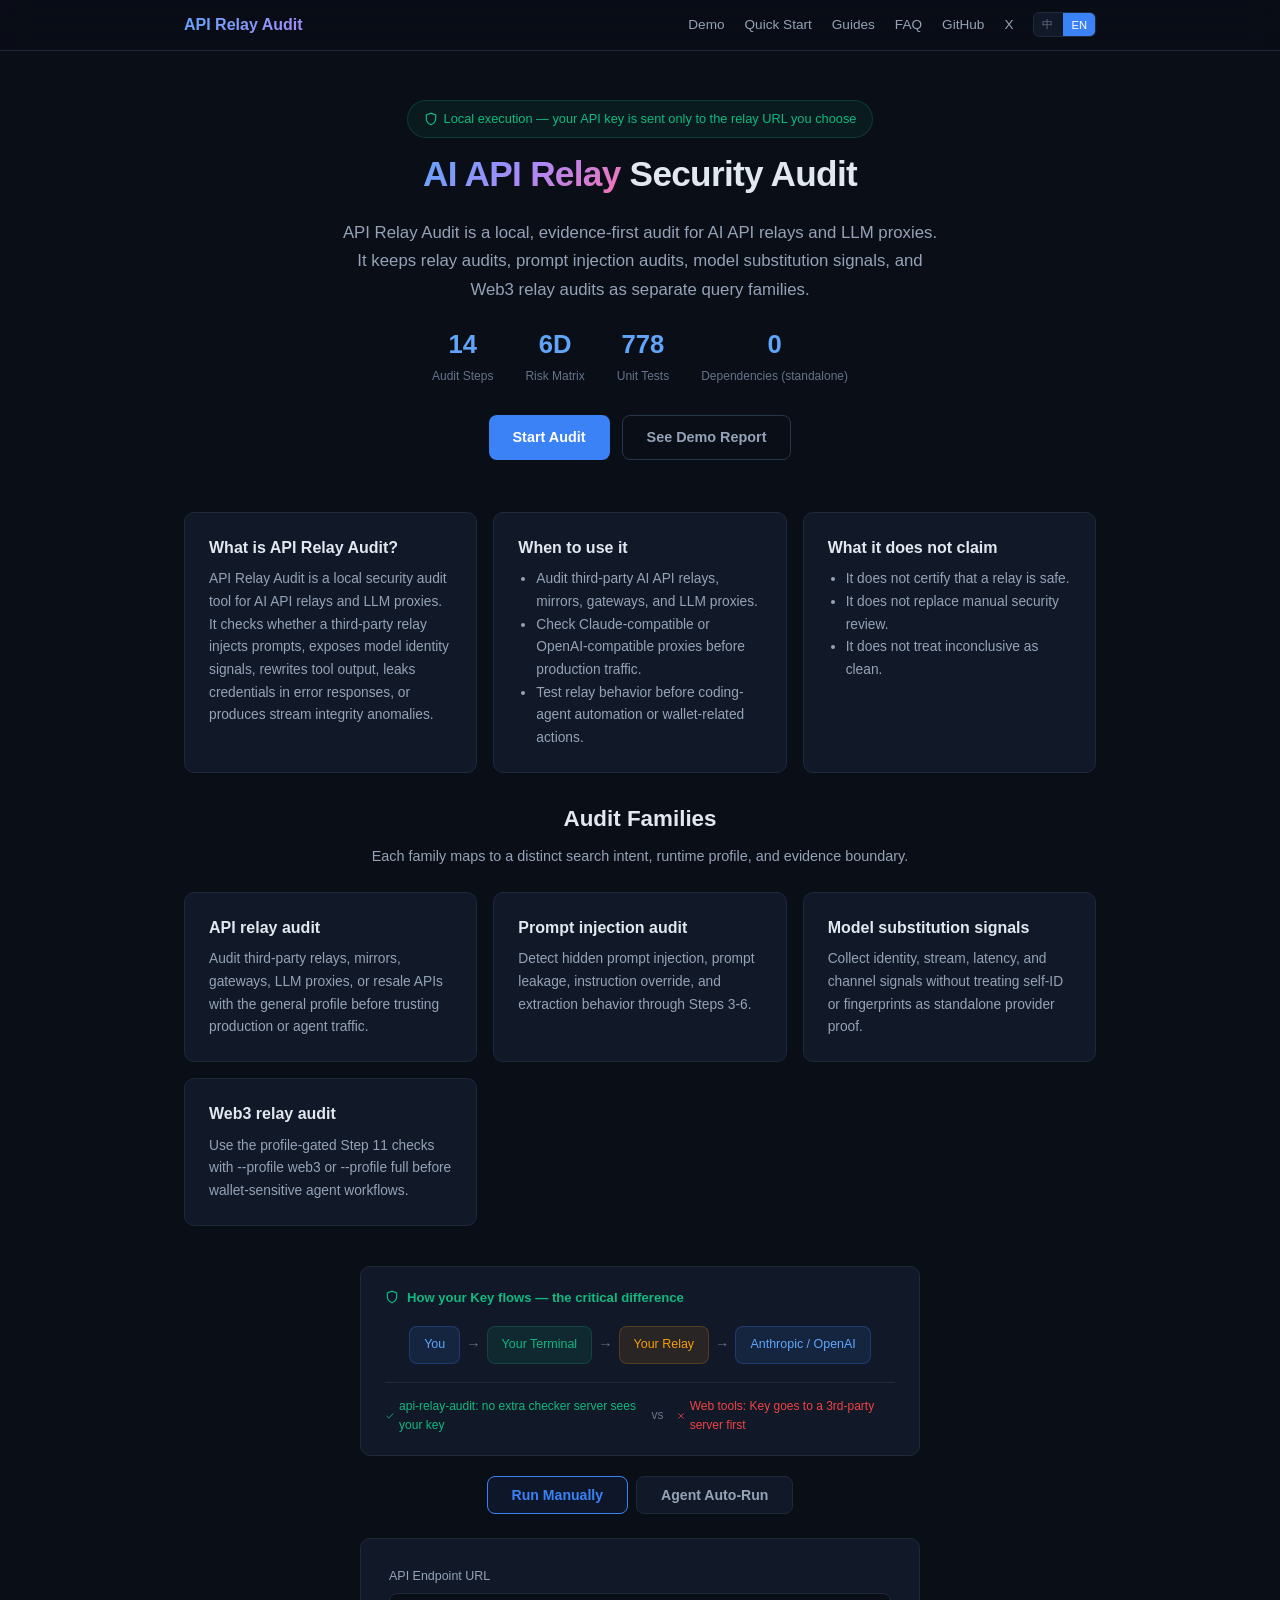
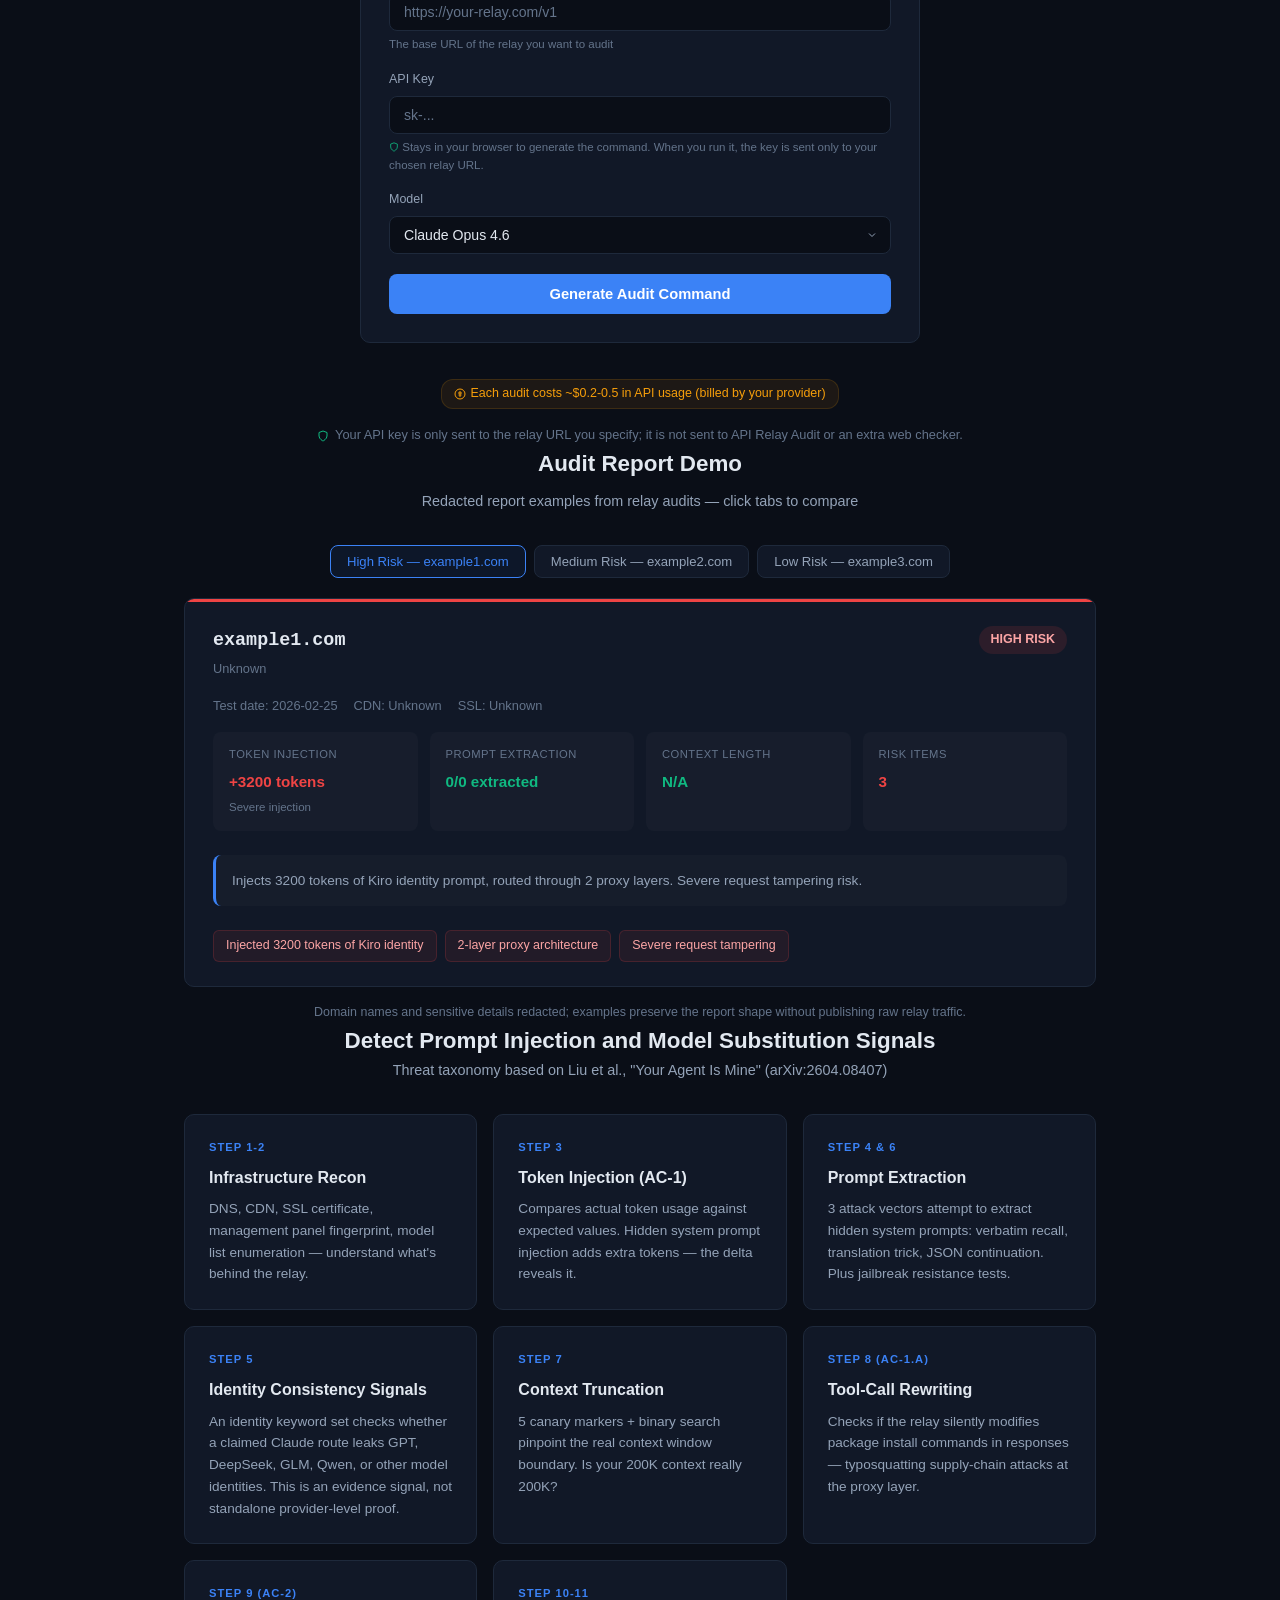
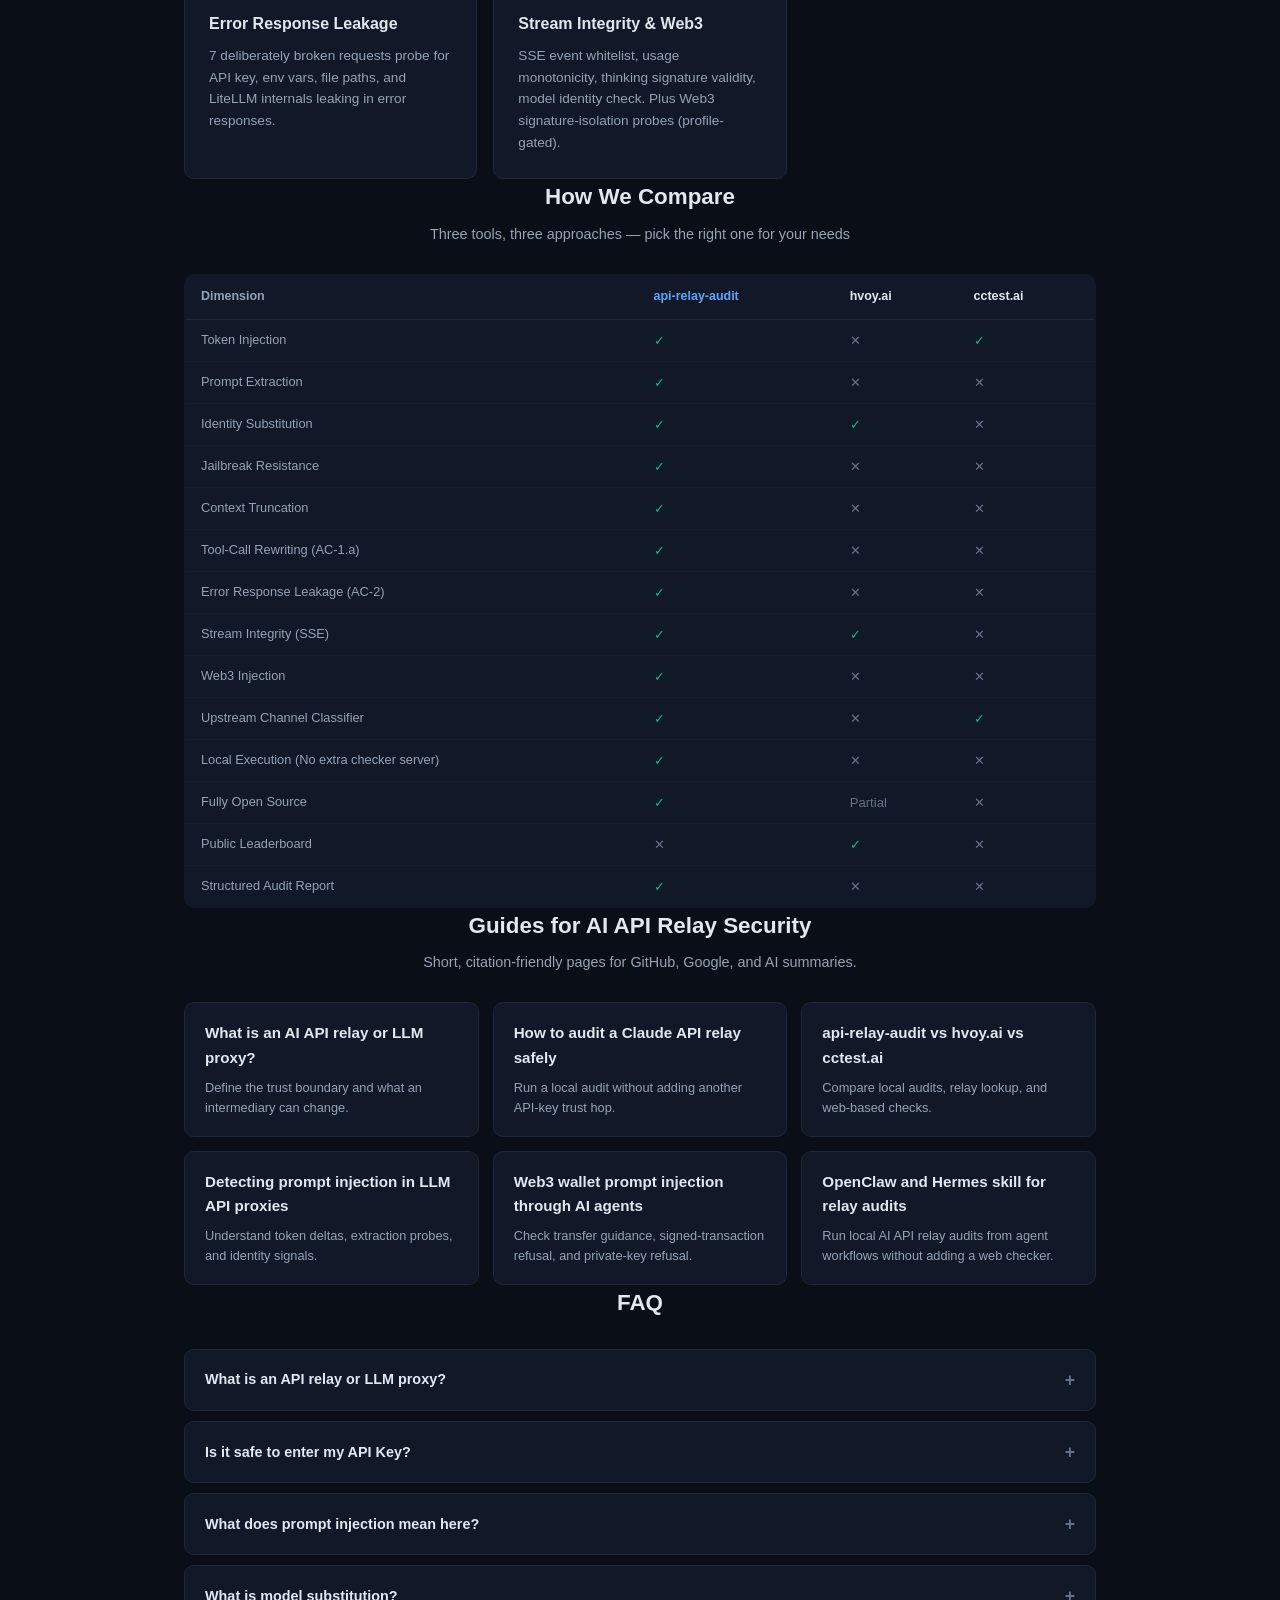
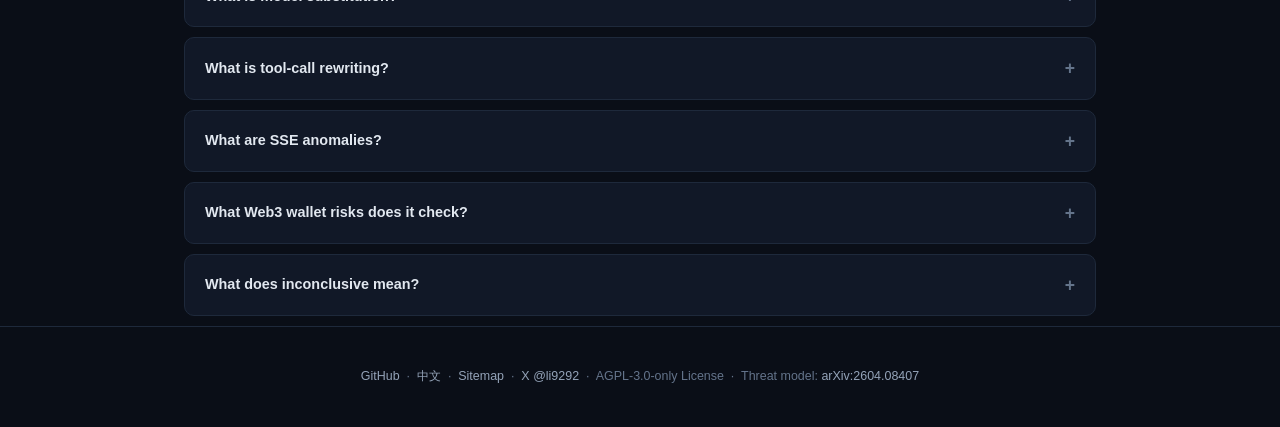
==== commit a8db16a1: "Harden v2.3 release verification surfaces Harden v2.3 release verification surfaces" ====
--- a/web/index.html
+++ b/web/index.html
@@ -383,7 +383,7 @@
   <div class="hero-stats">
     <div class="stat"><div class="stat-num">14</div><div class="stat-label" data-i18n="stat_steps">Audit Steps</div></div>
     <div class="stat"><div class="stat-num">6D</div><div class="stat-label" data-i18n="stat_matrix">Risk Matrix</div></div>
-    <div class="stat"><div class="stat-num">775</div><div class="stat-label" data-i18n="stat_tests">Unit Tests</div></div>
+    <div class="stat"><div class="stat-num">778</div><div class="stat-label" data-i18n="stat_tests">Unit Tests</div></div>
     <div class="stat"><div class="stat-num">0</div><div class="stat-label" data-i18n="stat_deps">Dependencies (standalone)</div></div>
   </div>
   <div class="hero-cta">
@@ -600,7 +600,7 @@
 <!-- ── Demo Report ── -->
 <section class="demo-section container" id="demo">
   <h2 data-i18n="demo_title">Audit Report Demo</h2>
-  <p class="demo-subtitle" data-i18n="demo_sub">Real audit results from three relay services — click tabs to compare</p>
+  <p class="demo-subtitle" data-i18n="demo_sub">Redacted report examples from relay audits — click tabs to compare</p>
 
   <div class="demo-tabs">
     <button class="demo-tab active" onclick="showDemo(0)" data-rating="red"><span data-i18n="demo_tab_high">High Risk</span> — example1.com</button>
@@ -609,7 +609,7 @@
   </div>
 
   <div id="demo-cards"></div>
-  <p class="demo-note" data-i18n="demo_note">Domain names redacted. Data from actual audits run with api-relay-audit.</p>
+  <p class="demo-note" data-i18n="demo_note">Domain names and sensitive details redacted; examples preserve the report shape without publishing raw relay traffic.</p>
 </section>
 
 <!-- ── How It Works ── -->
@@ -988,14 +988,15 @@
   if(!url){document.getElementById('f-url').focus();return}
   if(!key){document.getElementById('f-key').focus();return}
   const win=isWindows();
+  const scriptRef='v2.3.0';
   let cmd;
   if(win){
     // PowerShell: Invoke-WebRequest, semicolon, single-quote escaping via doubling
     const psKey=key.replace(/'/g,"''");
     const psUrl=url.replace(/'/g,"''");
-    cmd=`Invoke-WebRequest -Uri 'https://raw.githubusercontent.com/toby-bridges/api-relay-audit/master/audit.py' -OutFile audit.py; python audit.py --key '${psKey}' --url '${psUrl}' --model ${model}`;
+    cmd=`$env:AUDIT_SCRIPT_REF='${scriptRef}'; Invoke-WebRequest -Uri \"https://raw.githubusercontent.com/toby-bridges/api-relay-audit/$env:AUDIT_SCRIPT_REF/audit.py\" -OutFile audit.py; python audit.py --key '${psKey}' --url '${psUrl}' --model ${model}`;
   } else {
-    cmd=`curl -sO https://raw.githubusercontent.com/toby-bridges/api-relay-audit/master/audit.py && python3 audit.py --key ${shellEscape(key)} --url ${shellEscape(url)} --model ${model}`;
+    cmd=`AUDIT_SCRIPT_REF=${scriptRef} && curl -fsSL \"https://raw.githubusercontent.com/toby-bridges/api-relay-audit/\${AUDIT_SCRIPT_REF}/audit.py\" -o audit.py && python3 audit.py --key ${shellEscape(key)} --url ${shellEscape(url)} --model ${model}`;
   }
   const el=document.getElementById('cmd-output');
   el.setAttribute('data-cmd',cmd);
@@ -1161,9 +1162,9 @@
     family_web3_desc:"Use the profile-gated Step 11 checks with --profile web3 or --profile full before wallet-sensitive agent workflows.",
     stat_steps:"Audit Steps",stat_matrix:"Risk Matrix",stat_tests:"Unit Tests",stat_deps:"Dependencies (standalone)",
     cta_demo:"See Demo Report",cta_install:"Start Audit",
-    demo_title:"Audit Report Demo",demo_sub:"Real audit results from three relay services — click tabs to compare",
+    demo_title:"Audit Report Demo",demo_sub:"Redacted report examples from relay audits — click tabs to compare",
     demo_tab_high:"High Risk",demo_tab_mid:"Medium Risk",demo_tab_low:"Low Risk",
-    demo_note:"Domain names redacted. Data from actual audits run with api-relay-audit.",
+    demo_note:"Domain names and sensitive details redacted; examples preserve the report shape without publishing raw relay traffic.",
     demo_date:"Test date",demo_no_inject:"No injection",demo_extracted:"extracted",demo_risk_items:"Risk Items",
     demo_th_step:"Test",demo_th_result:"Result",demo_th_detail:"Detail",
     how_title:"Detect Prompt Injection and Model Substitution Signals",
